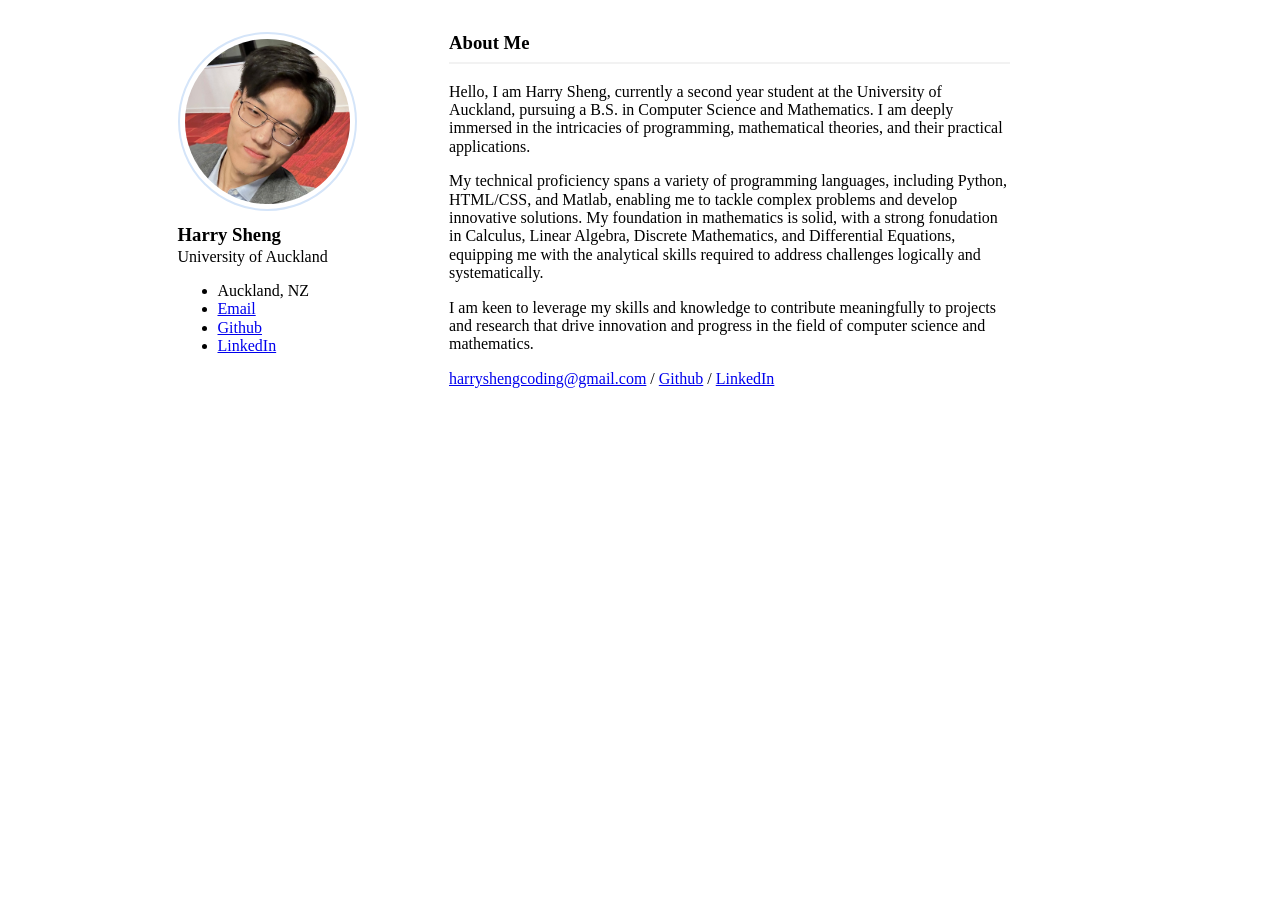
==== index.html @ 3452b837 "updated personal statement" ====
<!DOCTYPE html>
<html lang="en">
  <head>
    <!-- Google tag (gtag.js) -->
    <script
      async
      src="https://www.googletagmanager.com/gtag/js?id=G-SJTM51Y2RE"
    ></script>
    <script>
      window.dataLayer = window.dataLayer || [];
      function gtag() {
        dataLayer.push(arguments);
      }
      gtag("js", new Date());

      gtag("config", "G-SJTM51Y2RE");
    </script>
    <meta charset="UTF-8" />
    <meta name="viewport" content="width=device-width, initial-scale=1.0" />
    <meta name="keywords" content="Harry Sheng, CS, Personal Website" />
    <meta
      name="description"
      content="This website is Harry Sheng's Personal Website"
    />
    <title>Harry Sheng's Home Page</title>
    <link rel="icon" href="Images/Daco_3913513.png" />
    <link rel="stylesheet" href="css/normalize.css" />
    <link rel="stylesheet" href="css/style.css" />
  </head>

  <body>
    <div id="main">
      <div class="side_bar">
        <div class="avatar">
          <img
            src="Images/Profile.jpg"
            alt="An image of Harry Sheng"
            id="profile_picture"
          />
        </div>
        <div class="personal_informations">
          <h3 id="author_name">Harry Sheng</h3>
          <p id="author_university">University of Auckland</p>
          <ul id="author_contact">
            <li>Auckland, NZ</li>
            <li>
              <a href="mailto:harryshengcoding@gmail.com" target="_blank"
                >Email</a
              >
            </li>
            <li>
              <a href="https://github.com/HarryShengCS" target="_blank">
                Github</a
              >
            </li>
            <li>
              <a href="https://www.linkedin.com/in/harry-sheng-35729b2a4/"
                >LinkedIn</a
              >
            </li>
          </ul>
        </div>
      </div>

      <article class="about_me">
        <h3 id="about_title">About Me</h3>
        <p>
          Hello, I am Harry Sheng, currently a second year student at the
          University of Auckland, pursuing a B.S. in Computer Science and
          Mathematics. I am deeply immersed in the intricacies of programming,
          mathematical theories, and their practical applications.
        </p>
        <p>
          My technical proficiency spans a variety of programming languages,
          including Python, HTML/CSS, and Matlab, enabling me to tackle complex
          problems and develop innovative solutions. My foundation in
          mathematics is solid, with a strong fonudation in Calculus, Linear
          Algebra, Discrete Mathematics, and Differential Equations, equipping
          me with the analytical skills required to address challenges logically
          and systematically.
        </p>
        <p>
          I am keen to leverage my skills and knowledge to contribute
          meaningfully to projects and research that drive innovation and
          progress in the field of computer science and mathematics.
        </p>
        <p>
          <a href="mailto:harryshengcoding@gmail.com" target="_blank"
            >harryshengcoding@gmail.com</a
          >
          /
          <a href="https://github.com/HarryShengCS" target="_blank"> Github</a>
          /
          <a href="https://www.linkedin.com/in/harry-sheng-35729b2a4/"
            >LinkedIn</a
          >
        </p>
      </article>
    </div>
  </body>
</html>
---- css/style.css ----
body {
  font-family: Georgia, 'Times New Roman', Times, serif, Arial, sans-serif; 
  font-size: 1rem;
}

#main {
  display: flex; 
  max-width: 925px;
  margin-left: auto;
  margin-right: auto;
  clear: both;
  margin-top: 2em;
  padding-left: 1em;
  padding-right: 1em;
}

.side_bar {
    position: sticky;
    top: 2em;
    height: 2rem; 
    z-index: 1000; 
}

.avatar {
  display: table-cell; 
  justify-content: center; 
  align-items: center; 
  width: 100%; 
  vertical-align: top;
  margin-right: 1rem;
}

#profile_picture {
  max-width: 165px;
  border-radius: 50%;
  object-fit: cover;
  margin-top: 0;
  border: 2px solid rgb(213, 229, 249); 
  padding: 5px;
}

.about_me {
  flex-grow: 1; 
  margin-left: 10%;
  margin-right: 10%;
}

#author_name{
  margin-top: 5%;
  margin-bottom: 0;
}

#author_university{
  margin-top: 1%;
  margin-bottom: 0%;
}

#about_title{
  margin-top: 0;
  border-bottom: 2px solid rgb(242, 242, 242); 
  padding-bottom: 1.5%; 
}

@media (max-width: 941px) {
  #main {
    flex-direction: column;
  }

  .side_bar { 
    display: flex;
    position: relative;
    top: auto;
    height: auto; 
    z-index: auto; 
    order: -1; /* This will ensure that the sidebar goes on top */
    margin-bottom: 1rem;
  }

  #profile_picture {
    max-width: 40px; 
    border-radius: 50%;
    padding: 0;
  }

  .about_me {
    margin-left: 0;
    margin-right: 0;
  }

  .avatar {
    display: table-cell; 
    vertical-align: top;
    width:auto;
  }

  #author_name{
    margin-top: 0.8%;
    margin-bottom: 0;
  }

  #author_contact {
    display: none;
  }
}
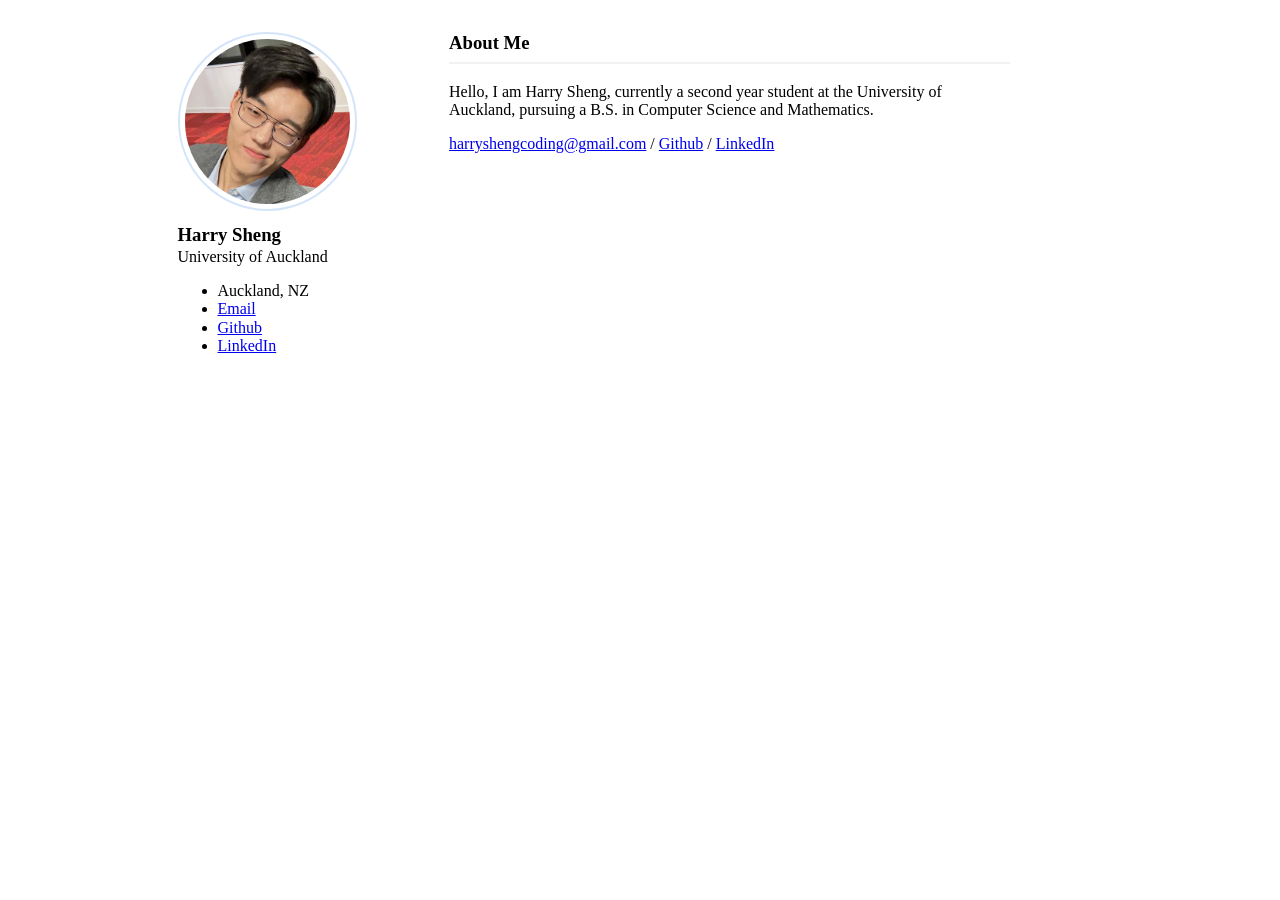
==== commit 3319ac48: "updated ps" ====
--- a/index.html
+++ b/index.html
@@ -67,22 +67,7 @@
         <p>
           Hello, I am Harry Sheng, currently a second year student at the
           University of Auckland, pursuing a B.S. in Computer Science and
-          Mathematics. I am deeply immersed in the intricacies of programming,
-          mathematical theories, and their practical applications.
-        </p>
-        <p>
-          My technical proficiency spans a variety of programming languages,
-          including Python, HTML/CSS, and Matlab, enabling me to tackle complex
-          problems and develop innovative solutions. My foundation in
-          mathematics is solid, with a strong fonudation in Calculus, Linear
-          Algebra, Discrete Mathematics, and Differential Equations, equipping
-          me with the analytical skills required to address challenges logically
-          and systematically.
-        </p>
-        <p>
-          I am keen to leverage my skills and knowledge to contribute
-          meaningfully to projects and research that drive innovation and
-          progress in the field of computer science and mathematics.
+          Mathematics.
         </p>
         <p>
           <a href="mailto:harryshengcoding@gmail.com" target="_blank"
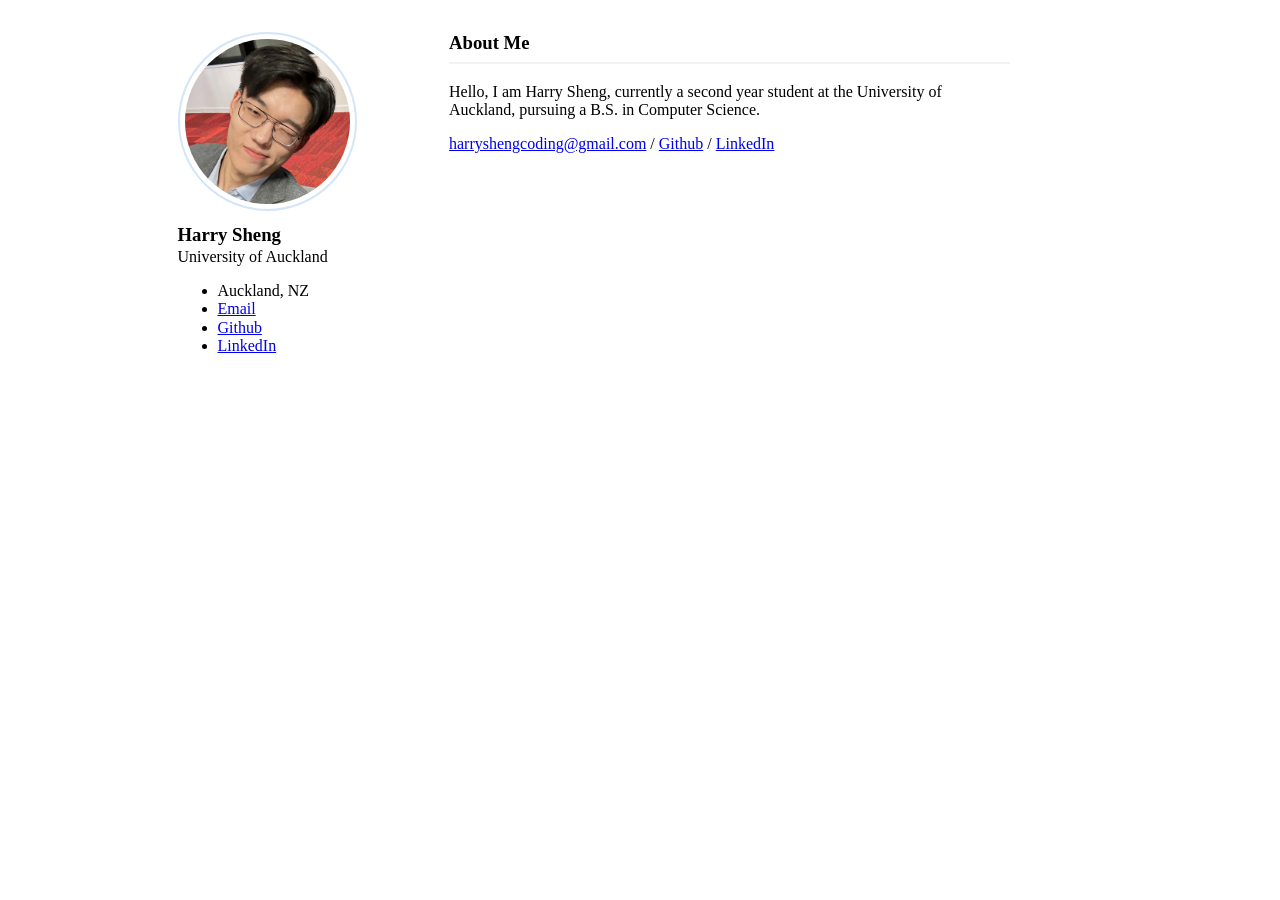
==== commit 303aec15: "updated ps" ====
--- a/index.html
+++ b/index.html
@@ -66,8 +66,7 @@
         <h3 id="about_title">About Me</h3>
         <p>
           Hello, I am Harry Sheng, currently a second year student at the
-          University of Auckland, pursuing a B.S. in Computer Science and
-          Mathematics.
+          University of Auckland, pursuing a B.S. in Computer Science.
         </p>
         <p>
           <a href="mailto:harryshengcoding@gmail.com" target="_blank"
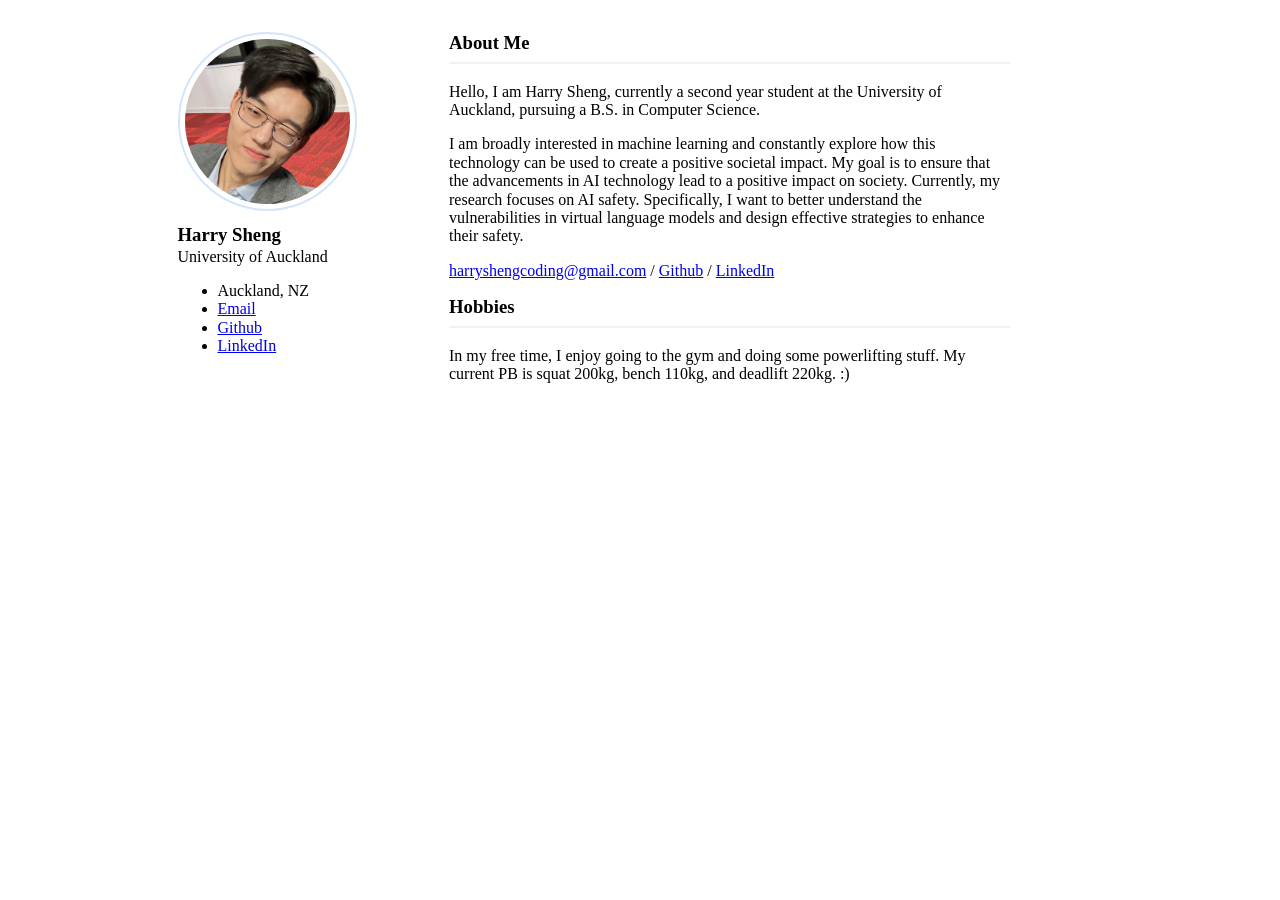
==== commit 939e4b6e: "Update index.html" ====
--- a/index.html
+++ b/index.html
@@ -49,7 +49,7 @@
               >
             </li>
             <li>
-              <a href="https://github.com/HarryShengCS" target="_blank">
+              <a href="https://github.com/Harry-Sheng" target="_blank">
                 Github</a
               >
             </li>
@@ -69,16 +69,26 @@
           University of Auckland, pursuing a B.S. in Computer Science.
         </p>
         <p>
+          I am broadly interested in machine learning and constantly explore how this technology can be used to create a positive societal impact. 
+          My goal is to ensure that the advancements in AI technology lead to a positive impact on society. Currently, my research focuses 
+          on AI safety. Specifically, I want to better understand the vulnerabilities in virtual language models and design effective 
+          strategies to enhance their safety.
+        </p>
+        <p>
           <a href="mailto:harryshengcoding@gmail.com" target="_blank"
             >harryshengcoding@gmail.com</a
           >
           /
-          <a href="https://github.com/HarryShengCS" target="_blank"> Github</a>
+          <a href="https://github.com/Harry-Sheng" target="_blank"> Github</a>
           /
           <a href="https://www.linkedin.com/in/harry-sheng-35729b2a4/"
             >LinkedIn</a
           >
         </p>
+        <h3 id="about_title">Hobbies</h3>
+        <p>
+          In my free time, I enjoy going to the gym and doing some powerlifting stuff. My current PB is squat 200kg, bench 110kg, and deadlift 220kg. :)
+        </p>
       </article>
     </div>
   </body>
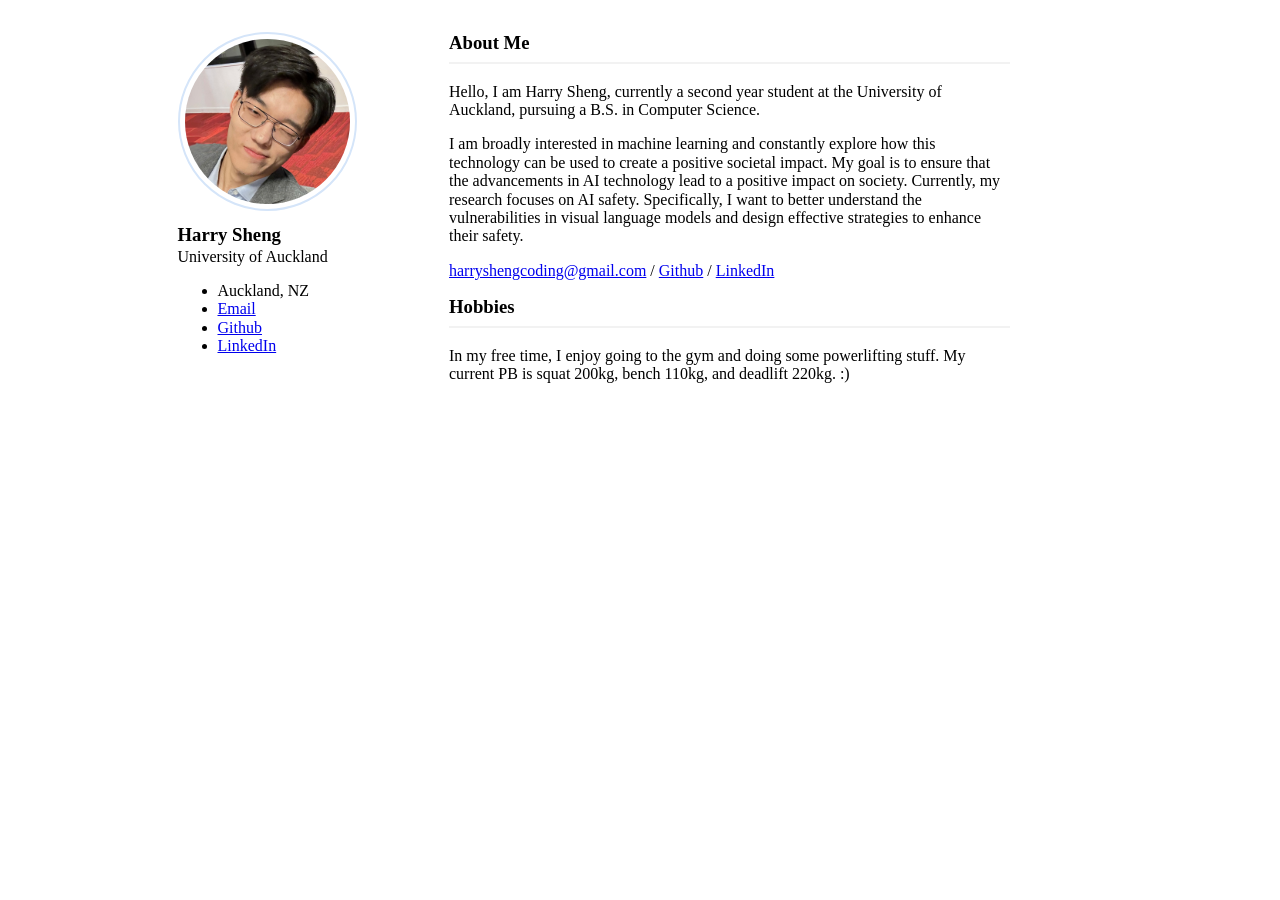
==== commit 18096258: "Update index.html" ====
--- a/index.html
+++ b/index.html
@@ -71,7 +71,7 @@
         <p>
           I am broadly interested in machine learning and constantly explore how this technology can be used to create a positive societal impact. 
           My goal is to ensure that the advancements in AI technology lead to a positive impact on society. Currently, my research focuses 
-          on AI safety. Specifically, I want to better understand the vulnerabilities in virtual language models and design effective 
+          on AI safety. Specifically, I want to better understand the vulnerabilities in visual language models and design effective 
           strategies to enhance their safety.
         </p>
         <p>
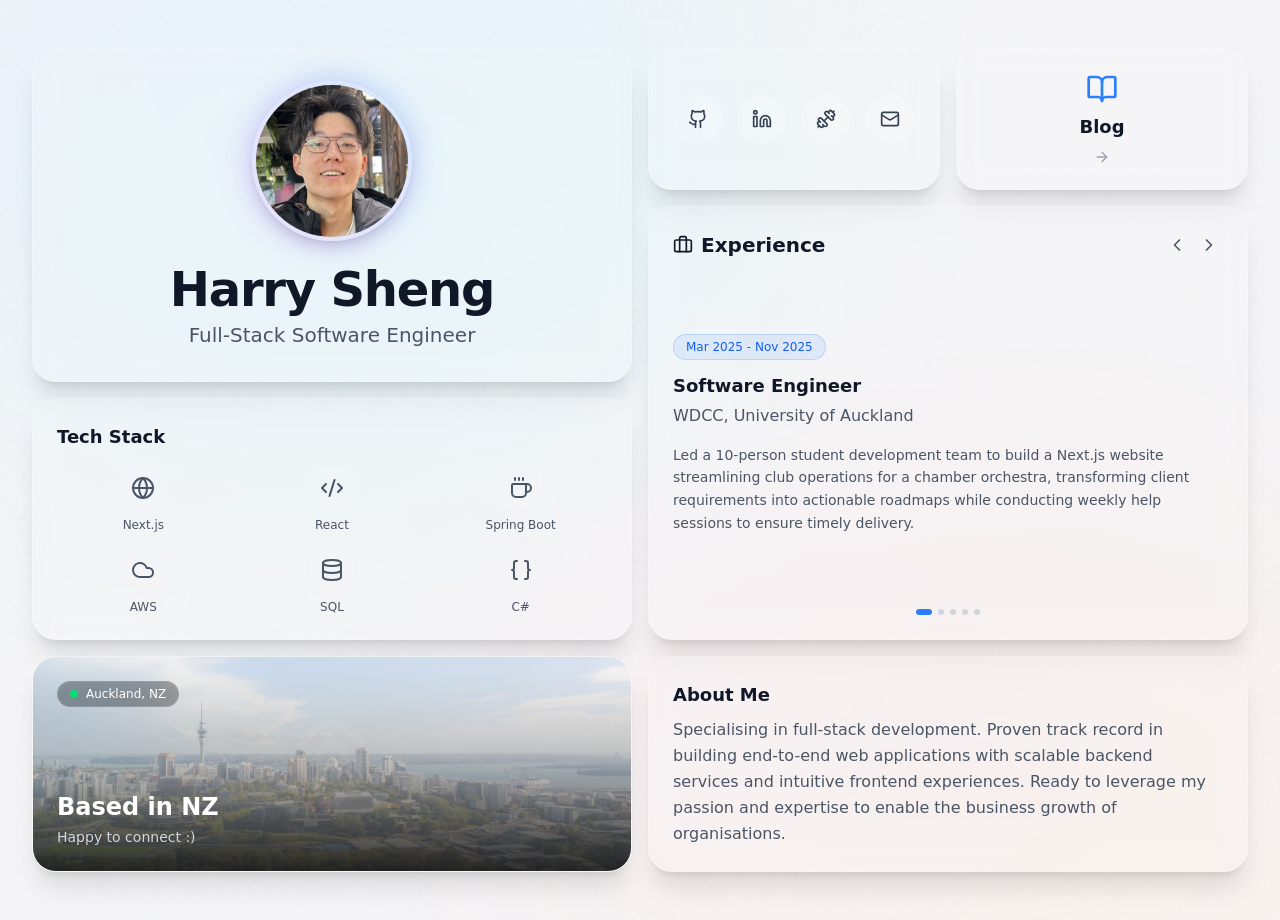
==== commit e320b028: "deploy: Harry-Sheng/portfolio@3586f9429e8e2aee056072ecde387128d2cd98af" ====
--- a/index.html
+++ b/index.html
@@ -1,95 +1 @@
-<!DOCTYPE html>
-<html lang="en">
-  <head>
-    <!-- Google tag (gtag.js) -->
-    <script
-      async
-      src="https://www.googletagmanager.com/gtag/js?id=G-SJTM51Y2RE"
-    ></script>
-    <script>
-      window.dataLayer = window.dataLayer || [];
-      function gtag() {
-        dataLayer.push(arguments);
-      }
-      gtag("js", new Date());
-
-      gtag("config", "G-SJTM51Y2RE");
-    </script>
-    <meta charset="UTF-8" />
-    <meta name="viewport" content="width=device-width, initial-scale=1.0" />
-    <meta name="keywords" content="Harry Sheng, CS, Personal Website" />
-    <meta
-      name="description"
-      content="This website is Harry Sheng's Personal Website"
-    />
-    <title>Harry Sheng's Home Page</title>
-    <link rel="icon" href="Images/Daco_3913513.png" />
-    <link rel="stylesheet" href="css/normalize.css" />
-    <link rel="stylesheet" href="css/style.css" />
-  </head>
-
-  <body>
-    <div id="main">
-      <div class="side_bar">
-        <div class="avatar">
-          <img
-            src="Images/Profile.jpg"
-            alt="An image of Harry Sheng"
-            id="profile_picture"
-          />
-        </div>
-        <div class="personal_informations">
-          <h3 id="author_name">Harry Sheng</h3>
-          <p id="author_university">University of Auckland</p>
-          <ul id="author_contact">
-            <li>Auckland, NZ</li>
-            <li>
-              <a href="mailto:harryshengcoding@gmail.com" target="_blank"
-                >Email</a
-              >
-            </li>
-            <li>
-              <a href="https://github.com/Harry-Sheng" target="_blank">
-                Github</a
-              >
-            </li>
-            <li>
-              <a href="https://www.linkedin.com/in/harry-sheng-35729b2a4/"
-                >LinkedIn</a
-              >
-            </li>
-          </ul>
-        </div>
-      </div>
-
-      <article class="about_me">
-        <h3 id="about_title">About Me</h3>
-        <p>
-          Hello, I am Harry Sheng, currently a second year student at the
-          University of Auckland, pursuing a B.S. in Computer Science.
-        </p>
-        <p>
-          I am broadly interested in machine learning and constantly explore how this technology can be used to create a positive societal impact. 
-          My goal is to ensure that the advancements in AI technology lead to a positive impact on society. Currently, my research focuses 
-          on AI safety. Specifically, I want to better understand the vulnerabilities in visual language models and design effective 
-          strategies to enhance their safety.
-        </p>
-        <p>
-          <a href="mailto:harryshengcoding@gmail.com" target="_blank"
-            >harryshengcoding@gmail.com</a
-          >
-          /
-          <a href="https://github.com/Harry-Sheng" target="_blank"> Github</a>
-          /
-          <a href="https://www.linkedin.com/in/harry-sheng-35729b2a4/"
-            >LinkedIn</a
-          >
-        </p>
-        <h3 id="about_title">Hobbies</h3>
-        <p>
-          In my free time, I enjoy going to the gym and doing some powerlifting stuff. My current PB is squat 200kg, bench 110kg, and deadlift 220kg. :)
-        </p>
-      </article>
-    </div>
-  </body>
-</html>
+<!DOCTYPE html><!--jf64qm0CxP3_lqTqV2YDT--><html lang="en"><head><meta charSet="utf-8"/><meta name="viewport" content="width=device-width, initial-scale=1"/><link rel="preload" href="/_next/static/media/797e433ab948586e-s.p.dbea232f.woff2" as="font" crossorigin="" type="font/woff2"/><link rel="preload" href="/_next/static/media/caa3a2e1cccd8315-s.p.853070df.woff2" as="font" crossorigin="" type="font/woff2"/><link rel="stylesheet" href="/_next/static/chunks/19ee6b8e271ebd3a.css" data-precedence="next"/><link rel="preload" as="script" fetchPriority="low" href="/_next/static/chunks/945fab894dcb74b9.js"/><script src="/_next/static/chunks/639f220b70985d6f.js" async=""></script><script src="/_next/static/chunks/d160fcf6d6d155e0.js" async=""></script><script src="/_next/static/chunks/a4eeb46e07741350.js" async=""></script><script src="/_next/static/chunks/turbopack-965ae06c93e2b3fa.js" async=""></script><script src="/_next/static/chunks/ff1a16fafef87110.js" async=""></script><script src="/_next/static/chunks/247eb132b7f7b574.js" async=""></script><script src="/_next/static/chunks/6517764e5d0462fc.js" async=""></script><script src="/_next/static/chunks/59a592f34e8de900.js" async=""></script><meta name="next-size-adjust" content=""/><title>Harry - Portfolio</title><meta name="description" content="Personal website and blog"/><link rel="icon" href="/favicon.png"/><script src="/_next/static/chunks/a6dad97d9634a72d.js" noModule=""></script></head><body class="geist_a71539c9-module__T19VSG__variable geist_mono_8d43a2aa-module__8Li5zG__variable antialiased"><div hidden=""><!--$--><!--/$--></div><div class="relative min-h-screen w-full overflow-hidden bg-[#f5f5f7] dark:bg-[#000000] transition-colors duration-300"><div class="absolute inset-0 z-0 pointer-events-none"><div class="absolute top-[-20%] left-[-10%] w-[70%] h-[70%] rounded-full bg-gradient-to-br from-blue-100/40 to-cyan-100/40 blur-[120px] dark:from-blue-900/20 dark:to-cyan-900/20"></div><div class="absolute bottom-[-20%] right-[-10%] w-[70%] h-[70%] rounded-full bg-gradient-to-tl from-orange-100/40 to-pink-100/40 blur-[120px] dark:from-orange-900/20 dark:to-pink-900/20"></div><div class="absolute inset-0 bg-[url(&#x27;/noise.svg&#x27;)] opacity-[0.03] mix-blend-overlay"></div></div><div class="relative z-10 container mx-auto px-4 py-8"><main class="min-h-[calc(100vh-4rem)] flex items-center justify-center p-4"><div class="grid grid-cols-1 md:grid-cols-3 lg:grid-cols-4 gap-4 max-w-7xl mx-auto"><div class="md:col-span-2 md:row-span-2"><div class="relative overflow-hidden rounded-3xl border border-white/20 bg-white/10 shadow-xl backdrop-blur-md transition-colors dark:border-white/10 dark:bg-black/10 dark:hover:bg-black/20 h-full flex flex-col justify-center items-center text-center p-8" style="opacity:0;transform:translateY(20px)"><div class="relative w-40 h-40 mb-6"><div class="absolute inset-0 rounded-full bg-gradient-to-tr from-purple-400 to-blue-400 animate-pulse blur-lg opacity-50"></div><img alt="Profile" loading="lazy" width="160" height="160" decoding="async" data-nimg="1" class="relative rounded-full border-4 border-white/30 object-cover shadow-lg" style="color:transparent" src="/harry.jpeg"/></div><h1 class="text-4xl font-bold tracking-tight text-gray-900 dark:text-white sm:text-5xl">Harry Sheng</h1><h2 class="mt-2 text-xl font-medium text-gray-600 dark:text-gray-300">Full-Stack Software Engineer</h2></div></div><div class=""><div class="relative overflow-hidden rounded-3xl border border-white/20 bg-white/10 p-6 shadow-xl backdrop-blur-md transition-colors dark:border-white/10 dark:bg-black/10 dark:hover:bg-black/20 h-full flex items-center justify-center gap-4 flex-wrap" style="opacity:0;transform:translateY(20px)"><a href="https://github.com/Harry-Sheng" target="_blank" rel="noopener noreferrer" class="flex items-center justify-center w-12 h-12 rounded-full bg-white/10 hover:bg-white/30 text-gray-700 dark:text-gray-200 transition-all hover:scale-110 backdrop-blur-sm border border-white/20" aria-label="GitHub"><svg xmlns="http://www.w3.org/2000/svg" width="24" height="24" viewBox="0 0 24 24" fill="none" stroke="currentColor" stroke-width="2" stroke-linecap="round" stroke-linejoin="round" class="lucide lucide-github w-5 h-5" aria-hidden="true"><path d="M15 22v-4a4.8 4.8 0 0 0-1-3.5c3 0 6-2 6-5.5.08-1.25-.27-2.48-1-3.5.28-1.15.28-2.35 0-3.5 0 0-1 0-3 1.5-2.64-.5-5.36-.5-8 0C6 2 5 2 5 2c-.3 1.15-.3 2.35 0 3.5A5.403 5.403 0 0 0 4 9c0 3.5 3 5.5 6 5.5-.39.49-.68 1.05-.85 1.65-.17.6-.22 1.23-.15 1.85v4"></path><path d="M9 18c-4.51 2-5-2-7-2"></path></svg></a><a href="https://www.linkedin.com/in/harry-sheng-35729b2a4/?skipRedirect=true" target="_blank" rel="noopener noreferrer" class="flex items-center justify-center w-12 h-12 rounded-full bg-white/10 hover:bg-white/30 text-gray-700 dark:text-gray-200 transition-all hover:scale-110 backdrop-blur-sm border border-white/20" aria-label="LinkedIn"><svg xmlns="http://www.w3.org/2000/svg" width="24" height="24" viewBox="0 0 24 24" fill="none" stroke="currentColor" stroke-width="2" stroke-linecap="round" stroke-linejoin="round" class="lucide lucide-linkedin w-5 h-5" aria-hidden="true"><path d="M16 8a6 6 0 0 1 6 6v7h-4v-7a2 2 0 0 0-2-2 2 2 0 0 0-2 2v7h-4v-7a6 6 0 0 1 6-6z"></path><rect width="4" height="12" x="2" y="9"></rect><circle cx="4" cy="4" r="2"></circle></svg></a><a href="https://liftlog-web-client-222314261215.australia-southeast1.run.app/" target="_blank" rel="noopener noreferrer" class="flex items-center justify-center w-12 h-12 rounded-full bg-white/10 hover:bg-white/30 text-gray-700 dark:text-gray-200 transition-all hover:scale-110 backdrop-blur-sm border border-white/20" aria-label="dumbbell"><svg xmlns="http://www.w3.org/2000/svg" width="24" height="24" viewBox="0 0 24 24" fill="none" stroke="currentColor" stroke-width="2" stroke-linecap="round" stroke-linejoin="round" class="lucide lucide-dumbbell w-5 h-5" aria-hidden="true"><path d="M17.596 12.768a2 2 0 1 0 2.829-2.829l-1.768-1.767a2 2 0 0 0 2.828-2.829l-2.828-2.828a2 2 0 0 0-2.829 2.828l-1.767-1.768a2 2 0 1 0-2.829 2.829z"></path><path d="m2.5 21.5 1.4-1.4"></path><path d="m20.1 3.9 1.4-1.4"></path><path d="M5.343 21.485a2 2 0 1 0 2.829-2.828l1.767 1.768a2 2 0 1 0 2.829-2.829l-6.364-6.364a2 2 0 1 0-2.829 2.829l1.768 1.767a2 2 0 0 0-2.828 2.829z"></path><path d="m9.6 14.4 4.8-4.8"></path></svg></a><a href="mailto:harryshengcoding@gmail.com" target="_blank" rel="noopener noreferrer" class="flex items-center justify-center w-12 h-12 rounded-full bg-white/10 hover:bg-white/30 text-gray-700 dark:text-gray-200 transition-all hover:scale-110 backdrop-blur-sm border border-white/20" aria-label="Email"><svg xmlns="http://www.w3.org/2000/svg" width="24" height="24" viewBox="0 0 24 24" fill="none" stroke="currentColor" stroke-width="2" stroke-linecap="round" stroke-linejoin="round" class="lucide lucide-mail w-5 h-5" aria-hidden="true"><path d="m22 7-8.991 5.727a2 2 0 0 1-2.009 0L2 7"></path><rect x="2" y="4" width="20" height="16" rx="2"></rect></svg></a></div></div><div class=""><a class="block h-full" href="/blog"><div class="relative overflow-hidden rounded-3xl border border-white/20 bg-white/10 p-6 shadow-xl backdrop-blur-md dark:border-white/10 dark:bg-black/10 dark:hover:bg-black/20 h-full flex flex-col items-center justify-center text-center group hover:bg-blue-500/20 transition-colors" style="opacity:0;transform:translateY(20px)"><svg xmlns="http://www.w3.org/2000/svg" width="24" height="24" viewBox="0 0 24 24" fill="none" stroke="currentColor" stroke-width="2" stroke-linecap="round" stroke-linejoin="round" class="lucide lucide-book-open w-8 h-8 mb-2 text-blue-500 group-hover:scale-110 transition-transform" aria-hidden="true"><path d="M12 7v14"></path><path d="M3 18a1 1 0 0 1-1-1V4a1 1 0 0 1 1-1h5a4 4 0 0 1 4 4 4 4 0 0 1 4-4h5a1 1 0 0 1 1 1v13a1 1 0 0 1-1 1h-6a3 3 0 0 0-3 3 3 3 0 0 0-3-3z"></path></svg><h2 class="text-lg font-bold text-gray-900 dark:text-white">Blog</h2><svg xmlns="http://www.w3.org/2000/svg" width="24" height="24" viewBox="0 0 24 24" fill="none" stroke="currentColor" stroke-width="2" stroke-linecap="round" stroke-linejoin="round" class="lucide lucide-arrow-right w-4 h-4 mt-2 text-gray-400 group-hover:translate-x-1 transition-transform" aria-hidden="true"><path d="M5 12h14"></path><path d="m12 5 7 7-7 7"></path></svg></div></a></div><div class="md:col-span-2 md:row-span-2"><div class="overflow-hidden rounded-3xl border border-white/20 bg-white/10 p-6 shadow-xl backdrop-blur-md transition-colors dark:border-white/10 dark:bg-black/10 dark:hover:bg-black/20 h-full flex flex-col relative group" style="opacity:0;transform:translateY(20px)"><div class="flex items-center justify-between mb-4"><h2 class="text-xl font-bold text-gray-900 dark:text-white flex items-center gap-2"><svg xmlns="http://www.w3.org/2000/svg" width="24" height="24" viewBox="0 0 24 24" fill="none" stroke="currentColor" stroke-width="2" stroke-linecap="round" stroke-linejoin="round" class="lucide lucide-briefcase w-5 h-5" aria-hidden="true"><path d="M16 20V4a2 2 0 0 0-2-2h-4a2 2 0 0 0-2 2v16"></path><rect width="20" height="14" x="2" y="6" rx="2"></rect></svg>Experience</h2><div class="flex gap-1"><button class="p-1 rounded-full hover:bg-white/10 text-gray-600 dark:text-gray-300 transition-colors" aria-label="Previous experience" tabindex="0"><svg xmlns="http://www.w3.org/2000/svg" width="24" height="24" viewBox="0 0 24 24" fill="none" stroke="currentColor" stroke-width="2" stroke-linecap="round" stroke-linejoin="round" class="lucide lucide-chevron-left w-5 h-5" aria-hidden="true"><path d="m15 18-6-6 6-6"></path></svg></button><button class="p-1 rounded-full hover:bg-white/10 text-gray-600 dark:text-gray-300 transition-colors" aria-label="Next experience" tabindex="0"><svg xmlns="http://www.w3.org/2000/svg" width="24" height="24" viewBox="0 0 24 24" fill="none" stroke="currentColor" stroke-width="2" stroke-linecap="round" stroke-linejoin="round" class="lucide lucide-chevron-right w-5 h-5" aria-hidden="true"><path d="m9 18 6-6-6-6"></path></svg></button></div></div><div class="flex-1 relative overflow-hidden"><div class="h-full flex flex-col justify-center select-none" style="z-index:1;opacity:1;transform:none"><div class="inline-flex self-start px-3 py-1 rounded-full bg-blue-500/10 text-blue-600 dark:text-blue-400 text-xs font-medium mb-3 border border-blue-500/20">Mar 2025 - Nov 2025</div><h3 class="text-lg font-bold text-gray-900 dark:text-white mb-1">Software Engineer</h3><div class="text-base font-medium text-gray-600 dark:text-gray-300 mb-4">WDCC, University of Auckland</div><p class="text-sm text-gray-600 dark:text-gray-400 leading-relaxed">Led a 10-person student development team to build a Next.js website streamlining club operations for a chamber orchestra, transforming client requirements into actionable roadmaps while conducting weekly help sessions to ensure timely delivery.</p></div></div><div class="mt-4 flex justify-center gap-1.5"><button class="w-1.5 h-1.5 rounded-full transition-all duration-300 bg-blue-500 w-4" aria-label="Go to experience 1"></button><button class="w-1.5 h-1.5 rounded-full transition-all duration-300 bg-gray-300 dark:bg-gray-600 hover:bg-blue-400" aria-label="Go to experience 2"></button><button class="w-1.5 h-1.5 rounded-full transition-all duration-300 bg-gray-300 dark:bg-gray-600 hover:bg-blue-400" aria-label="Go to experience 3"></button><button class="w-1.5 h-1.5 rounded-full transition-all duration-300 bg-gray-300 dark:bg-gray-600 hover:bg-blue-400" aria-label="Go to experience 4"></button><button class="w-1.5 h-1.5 rounded-full transition-all duration-300 bg-gray-300 dark:bg-gray-600 hover:bg-blue-400" aria-label="Go to experience 5"></button></div></div></div><div class="md:col-span-2"><div class="relative overflow-hidden rounded-3xl border border-white/20 bg-white/10 p-6 shadow-xl backdrop-blur-md transition-colors dark:border-white/10 dark:bg-black/10 dark:hover:bg-black/20 h-full flex flex-col justify-center" style="opacity:0;transform:translateY(20px)"><h3 class="text-lg font-semibold text-gray-900 dark:text-white mb-4">Tech Stack</h3><div class="grid grid-cols-3 gap-4"><div class="flex flex-col items-center gap-2 text-gray-600 dark:text-gray-400 hover:text-blue-500 transition-colors"><div class="p-2 rounded-lg bg-white/5 border border-white/10"><svg xmlns="http://www.w3.org/2000/svg" width="24" height="24" viewBox="0 0 24 24" fill="none" stroke="currentColor" stroke-width="2" stroke-linecap="round" stroke-linejoin="round" class="lucide lucide-globe w-6 h-6" aria-hidden="true"><circle cx="12" cy="12" r="10"></circle><path d="M12 2a14.5 14.5 0 0 0 0 20 14.5 14.5 0 0 0 0-20"></path><path d="M2 12h20"></path></svg></div><span class="text-xs font-medium">Next.js</span></div><div class="flex flex-col items-center gap-2 text-gray-600 dark:text-gray-400 hover:text-blue-500 transition-colors"><div class="p-2 rounded-lg bg-white/5 border border-white/10"><svg xmlns="http://www.w3.org/2000/svg" width="24" height="24" viewBox="0 0 24 24" fill="none" stroke="currentColor" stroke-width="2" stroke-linecap="round" stroke-linejoin="round" class="lucide lucide-code-xml w-6 h-6" aria-hidden="true"><path d="m18 16 4-4-4-4"></path><path d="m6 8-4 4 4 4"></path><path d="m14.5 4-5 16"></path></svg></div><span class="text-xs font-medium">React</span></div><div class="flex flex-col items-center gap-2 text-gray-600 dark:text-gray-400 hover:text-blue-500 transition-colors"><div class="p-2 rounded-lg bg-white/5 border border-white/10"><svg xmlns="http://www.w3.org/2000/svg" width="24" height="24" viewBox="0 0 24 24" fill="none" stroke="currentColor" stroke-width="2" stroke-linecap="round" stroke-linejoin="round" class="lucide lucide-coffee w-6 h-6" aria-hidden="true"><path d="M10 2v2"></path><path d="M14 2v2"></path><path d="M16 8a1 1 0 0 1 1 1v8a4 4 0 0 1-4 4H7a4 4 0 0 1-4-4V9a1 1 0 0 1 1-1h14a4 4 0 1 1 0 8h-1"></path><path d="M6 2v2"></path></svg></div><span class="text-xs font-medium">Spring Boot</span></div><div class="flex flex-col items-center gap-2 text-gray-600 dark:text-gray-400 hover:text-blue-500 transition-colors"><div class="p-2 rounded-lg bg-white/5 border border-white/10"><svg xmlns="http://www.w3.org/2000/svg" width="24" height="24" viewBox="0 0 24 24" fill="none" stroke="currentColor" stroke-width="2" stroke-linecap="round" stroke-linejoin="round" class="lucide lucide-cloud w-6 h-6" aria-hidden="true"><path d="M17.5 19H9a7 7 0 1 1 6.71-9h1.79a4.5 4.5 0 1 1 0 9Z"></path></svg></div><span class="text-xs font-medium">AWS</span></div><div class="flex flex-col items-center gap-2 text-gray-600 dark:text-gray-400 hover:text-blue-500 transition-colors"><div class="p-2 rounded-lg bg-white/5 border border-white/10"><svg xmlns="http://www.w3.org/2000/svg" width="24" height="24" viewBox="0 0 24 24" fill="none" stroke="currentColor" stroke-width="2" stroke-linecap="round" stroke-linejoin="round" class="lucide lucide-database w-6 h-6" aria-hidden="true"><ellipse cx="12" cy="5" rx="9" ry="3"></ellipse><path d="M3 5V19A9 3 0 0 0 21 19V5"></path><path d="M3 12A9 3 0 0 0 21 12"></path></svg></div><span class="text-xs font-medium">SQL</span></div><div class="flex flex-col items-center gap-2 text-gray-600 dark:text-gray-400 hover:text-blue-500 transition-colors"><div class="p-2 rounded-lg bg-white/5 border border-white/10"><svg xmlns="http://www.w3.org/2000/svg" width="24" height="24" viewBox="0 0 24 24" fill="none" stroke="currentColor" stroke-width="2" stroke-linecap="round" stroke-linejoin="round" class="lucide lucide-braces w-6 h-6" aria-hidden="true"><path d="M8 3H7a2 2 0 0 0-2 2v5a2 2 0 0 1-2 2 2 2 0 0 1 2 2v5c0 1.1.9 2 2 2h1"></path><path d="M16 21h1a2 2 0 0 0 2-2v-5c0-1.1.9-2 2-2a2 2 0 0 1-2-2V5a2 2 0 0 0-2-2h-1"></path></svg></div><span class="text-xs font-medium">C#</span></div></div></div></div><div class="md:col-span-2"><div class="rounded-3xl border border-white/20 bg-white/10 p-6 shadow-xl backdrop-blur-md transition-colors dark:border-white/10 dark:bg-black/10 dark:hover:bg-black/20 h-full flex flex-col justify-between relative overflow-hidden group" style="opacity:0;transform:translateY(20px)"><div class="absolute inset-0 bg-[url(&#x27;/auckland.jpg&#x27;)] bg-cover bg-center opacity-40 group-hover:opacity-50 transition-opacity duration-500"></div><div class="absolute inset-0 bg-gradient-to-t from-black/80 via-black/20 to-transparent"></div><div class="relative z-10 flex justify-between items-start"><div class="inline-flex items-center gap-2 px-3 py-1 rounded-full bg-black/30 backdrop-blur-md border border-white/10 text-xs font-medium text-white"><div class="w-2 h-2 rounded-full bg-green-400 animate-pulse"></div>Auckland, NZ</div></div><div class="relative z-10"><h3 class="text-2xl font-bold text-white mb-1">Based in NZ</h3><p class="text-sm text-gray-300">Happy to connect :)</p></div><svg xmlns="http://www.w3.org/2000/svg" width="24" height="24" viewBox="0 0 24 24" fill="none" stroke="currentColor" stroke-width="2" stroke-linecap="round" stroke-linejoin="round" class="lucide lucide-map-pin absolute top-1/2 left-1/2 -translate-x-1/2 -translate-y-1/2 w-24 h-24 text-white/5 group-hover:scale-110 transition-transform duration-500" aria-hidden="true"><path d="M20 10c0 4.993-5.539 10.193-7.399 11.799a1 1 0 0 1-1.202 0C9.539 20.193 4 14.993 4 10a8 8 0 0 1 16 0"></path><circle cx="12" cy="10" r="3"></circle></svg></div></div><div class="md:col-span-2"><div class="relative overflow-hidden rounded-3xl border border-white/20 bg-white/10 p-6 shadow-xl backdrop-blur-md transition-colors dark:border-white/10 dark:bg-black/10 dark:hover:bg-black/20 h-full flex flex-col justify-center" style="opacity:0;transform:translateY(20px)"><h3 class="text-lg font-semibold text-gray-900 dark:text-white mb-2">About Me</h3><p class="text-gray-600 dark:text-gray-300 leading-relaxed">Specialising in full-stack development. Proven track record in building end-to-end web applications with scalable backend services and intuitive frontend experiences. Ready to leverage my passion and expertise to enable the business growth of organisations.</p></div></div></div></main><!--$--><!--/$--></div></div><script src="/_next/static/chunks/945fab894dcb74b9.js" id="_R_" async=""></script><script>(self.__next_f=self.__next_f||[]).push([0])</script><script>self.__next_f.push([1,"1:\"$Sreact.fragment\"\n2:I[39756,[\"/_next/static/chunks/ff1a16fafef87110.js\",\"/_next/static/chunks/247eb132b7f7b574.js\"],\"default\"]\n3:I[37457,[\"/_next/static/chunks/ff1a16fafef87110.js\",\"/_next/static/chunks/247eb132b7f7b574.js\"],\"default\"]\n4:I[32049,[\"/_next/static/chunks/ff1a16fafef87110.js\",\"/_next/static/chunks/6517764e5d0462fc.js\",\"/_next/static/chunks/59a592f34e8de900.js\"],\"MotionDiv\"]\n5:I[85437,[\"/_next/static/chunks/ff1a16fafef87110.js\",\"/_next/static/chunks/6517764e5d0462fc.js\",\"/_next/static/chunks/59a592f34e8de900.js\"],\"Image\"]\n14:I[68027,[\"/_next/static/chunks/ff1a16fafef87110.js\",\"/_next/static/chunks/247eb132b7f7b574.js\"],\"default\"]\n:HL[\"/_next/static/chunks/19ee6b8e271ebd3a.css\",\"style\"]\n:HL[\"/_next/static/media/797e433ab948586e-s.p.dbea232f.woff2\",\"font\",{\"crossOrigin\":\"\",\"type\":\"font/woff2\"}]\n:HL[\"/_next/static/media/caa3a2e1cccd8315-s.p.853070df.woff2\",\"font\",{\"crossOrigin\":\"\",\"type\":\"font/woff2\"}]\n"])</script><script>self.__next_f.push([1,"0:{\"P\":null,\"b\":\"jf64qm0CxP3_lqTqV2YDT\",\"c\":[\"\",\"\"],\"q\":\"\",\"i\":false,\"f\":[[[\"\",{\"children\":[\"__PAGE__\",{}]},\"$undefined\",\"$undefined\",true],[[\"$\",\"$1\",\"c\",{\"children\":[[[\"$\",\"link\",\"0\",{\"rel\":\"stylesheet\",\"href\":\"/_next/static/chunks/19ee6b8e271ebd3a.css\",\"precedence\":\"next\",\"crossOrigin\":\"$undefined\",\"nonce\":\"$undefined\"}]],[\"$\",\"html\",null,{\"lang\":\"en\",\"children\":[\"$\",\"body\",null,{\"className\":\"geist_a71539c9-module__T19VSG__variable geist_mono_8d43a2aa-module__8Li5zG__variable antialiased\",\"children\":[\"$\",\"div\",null,{\"className\":\"relative min-h-screen w-full overflow-hidden bg-[#f5f5f7] dark:bg-[#000000] transition-colors duration-300\",\"children\":[[\"$\",\"div\",null,{\"className\":\"absolute inset-0 z-0 pointer-events-none\",\"children\":[[\"$\",\"div\",null,{\"className\":\"absolute top-[-20%] left-[-10%] w-[70%] h-[70%] rounded-full bg-gradient-to-br from-blue-100/40 to-cyan-100/40 blur-[120px] dark:from-blue-900/20 dark:to-cyan-900/20\"}],[\"$\",\"div\",null,{\"className\":\"absolute bottom-[-20%] right-[-10%] w-[70%] h-[70%] rounded-full bg-gradient-to-tl from-orange-100/40 to-pink-100/40 blur-[120px] dark:from-orange-900/20 dark:to-pink-900/20\"}],[\"$\",\"div\",null,{\"className\":\"absolute inset-0 bg-[url('/noise.svg')] opacity-[0.03] mix-blend-overlay\"}]]}],[\"$\",\"div\",null,{\"className\":\"relative z-10 container mx-auto px-4 py-8\",\"children\":[\"$\",\"$L2\",null,{\"parallelRouterKey\":\"children\",\"error\":\"$undefined\",\"errorStyles\":\"$undefined\",\"errorScripts\":\"$undefined\",\"template\":[\"$\",\"$L3\",null,{}],\"templateStyles\":\"$undefined\",\"templateScripts\":\"$undefined\",\"notFound\":[[[\"$\",\"title\",null,{\"children\":\"404: This page could not be found.\"}],[\"$\",\"div\",null,{\"style\":{\"fontFamily\":\"system-ui,\\\"Segoe UI\\\",Roboto,Helvetica,Arial,sans-serif,\\\"Apple Color Emoji\\\",\\\"Segoe UI Emoji\\\"\",\"height\":\"100vh\",\"textAlign\":\"center\",\"display\":\"flex\",\"flexDirection\":\"column\",\"alignItems\":\"center\",\"justifyContent\":\"center\"},\"children\":[\"$\",\"div\",null,{\"children\":[[\"$\",\"style\",null,{\"dangerouslySetInnerHTML\":{\"__html\":\"body{color:#000;background:#fff;margin:0}.next-error-h1{border-right:1px solid rgba(0,0,0,.3)}@media (prefers-color-scheme:dark){body{color:#fff;background:#000}.next-error-h1{border-right:1px solid rgba(255,255,255,.3)}}\"}}],[\"$\",\"h1\",null,{\"className\":\"next-error-h1\",\"style\":{\"display\":\"inline-block\",\"margin\":\"0 20px 0 0\",\"padding\":\"0 23px 0 0\",\"fontSize\":24,\"fontWeight\":500,\"verticalAlign\":\"top\",\"lineHeight\":\"49px\"},\"children\":404}],[\"$\",\"div\",null,{\"style\":{\"display\":\"inline-block\"},\"children\":[\"$\",\"h2\",null,{\"style\":{\"fontSize\":14,\"fontWeight\":400,\"lineHeight\":\"49px\",\"margin\":0},\"children\":\"This page could not be found.\"}]}]]}]}]],[]],\"forbidden\":\"$undefined\",\"unauthorized\":\"$undefined\"}]}]]}]}]}]]}],{\"children\":[[\"$\",\"$1\",\"c\",{\"children\":[[\"$\",\"main\",null,{\"className\":\"min-h-[calc(100vh-4rem)] flex items-center justify-center p-4\",\"children\":[\"$\",\"div\",null,{\"className\":\"grid grid-cols-1 md:grid-cols-3 lg:grid-cols-4 gap-4 max-w-7xl mx-auto\",\"children\":[[\"$\",\"div\",null,{\"className\":\"md:col-span-2 md:row-span-2\",\"children\":[\"$\",\"$L4\",null,{\"initial\":{\"opacity\":0,\"y\":20},\"animate\":{\"opacity\":1,\"y\":0},\"transition\":{\"duration\":0.5},\"whileHover\":{\"scale\":1.02,\"backgroundColor\":\"rgba(255, 255, 255, 0.15)\"},\"className\":\"relative overflow-hidden rounded-3xl border border-white/20 bg-white/10 shadow-xl backdrop-blur-md transition-colors dark:border-white/10 dark:bg-black/10 dark:hover:bg-black/20 h-full flex flex-col justify-center items-center text-center p-8\",\"children\":[[\"$\",\"div\",null,{\"className\":\"relative w-40 h-40 mb-6\",\"children\":[[\"$\",\"div\",null,{\"className\":\"absolute inset-0 rounded-full bg-gradient-to-tr from-purple-400 to-blue-400 animate-pulse blur-lg opacity-50\"}],[\"$\",\"$L5\",null,{\"src\":\"/harry.jpeg\",\"alt\":\"Profile\",\"width\":160,\"height\":160,\"className\":\"relative rounded-full border-4 border-white/30 object-cover shadow-lg\"}]]}],[\"$\",\"h1\",null,{\"className\":\"text-4xl font-bold tracking-tight text-gray-900 dark:text-white sm:text-5xl\",\"children\":\"Harry Sheng\"}],[\"$\",\"h2\",null,{\"className\":\"mt-2 text-xl font-medium text-gray-600 dark:text-gray-300\",\"children\":\"Full-Stack Software Engineer\"}]]}]}],[\"$\",\"div\",null,{\"className\":\"\",\"children\":[\"$\",\"$L4\",null,{\"initial\":{\"opacity\":0,\"y\":20},\"animate\":{\"opacity\":1,\"y\":0},\"transition\":{\"duration\":0.5},\"whileHover\":{\"scale\":1.02,\"backgroundColor\":\"rgba(255, 255, 255, 0.15)\"},\"className\":\"relative overflow-hidden rounded-3xl border border-white/20 bg-white/10 p-6 shadow-xl backdrop-blur-md transition-colors dark:border-white/10 dark:bg-black/10 dark:hover:bg-black/20 h-full flex items-center justify-center gap-4 flex-wrap\",\"children\":[\"$L6\",\"$L7\",\"$L8\",\"$L9\"]}]}],\"$La\",\"$Lb\",\"$Lc\",\"$Ld\",\"$Le\"]}]}],[\"$Lf\",\"$L10\",\"$L11\"],\"$L12\"]}],{},null,false,false]},null,false,false],\"$L13\",false]],\"m\":\"$undefined\",\"G\":[\"$14\",[]],\"S\":true}\n"])</script><script>self.__next_f.push([1,"15:I[22016,[\"/_next/static/chunks/ff1a16fafef87110.js\",\"/_next/static/chunks/6517764e5d0462fc.js\",\"/_next/static/chunks/59a592f34e8de900.js\"],\"\"]\n16:I[15,[\"/_next/static/chunks/ff1a16fafef87110.js\",\"/_next/static/chunks/6517764e5d0462fc.js\",\"/_next/static/chunks/59a592f34e8de900.js\"],\"Experience\"]\n1b:I[97367,[\"/_next/static/chunks/ff1a16fafef87110.js\",\"/_next/static/chunks/247eb132b7f7b574.js\"],\"OutletBoundary\"]\n1c:\"$Sreact.suspense\"\n1e:I[97367,[\"/_next/static/chunks/ff1a16fafef87110.js\",\"/_next/static/chunks/247eb132b7f7b574.js\"],\"ViewportBoundary\"]\n20:I[97367,[\"/_next/static/chunks/ff1a16fafef87110.js\",\"/_next/static/chunks/247eb132b7f7b574.js\"],\"MetadataBoundary\"]\n6:[\"$\",\"a\",null,{\"href\":\"https://github.com/Harry-Sheng\",\"target\":\"_blank\",\"rel\":\"noopener noreferrer\",\"className\":\"flex items-center justify-center w-12 h-12 rounded-full bg-white/10 hover:bg-white/30 text-gray-700 dark:text-gray-200 transition-all hover:scale-110 backdrop-blur-sm border border-white/20\",\"aria-label\":\"GitHub\",\"children\":[\"$\",\"svg\",null,{\"ref\":\"$undefined\",\"xmlns\":\"http://www.w3.org/2000/svg\",\"width\":24,\"height\":24,\"viewBox\":\"0 0 24 24\",\"fill\":\"none\",\"stroke\":\"currentColor\",\"strokeWidth\":2,\"strokeLinecap\":\"round\",\"strokeLinejoin\":\"round\",\"className\":\"lucide lucide-github w-5 h-5\",\"aria-hidden\":\"true\",\"children\":[[\"$\",\"path\",\"tonef\",{\"d\":\"M15 22v-4a4.8 4.8 0 0 0-1-3.5c3 0 6-2 6-5.5.08-1.25-.27-2.48-1-3.5.28-1.15.28-2.35 0-3.5 0 0-1 0-3 1.5-2.64-.5-5.36-.5-8 0C6 2 5 2 5 2c-.3 1.15-.3 2.35 0 3.5A5.403 5.403 0 0 0 4 9c0 3.5 3 5.5 6 5.5-.39.49-.68 1.05-.85 1.65-.17.6-.22 1.23-.15 1.85v4\"}],[\"$\",\"path\",\"9comsn\",{\"d\":\"M9 18c-4.51 2-5-2-7-2\"}],\"$undefined\"]}]}]\n7:[\"$\",\"a\",null,{\"href\":\"https://www.linkedin.com/in/harry-sheng-35729b2a4/?skipRedirect=true\",\"target\":\"_blank\",\"rel\":\"noopener noreferrer\",\"className\":\"flex items-center justify-center w-12 h-12 rounded-full bg-white/10 hover:bg-white/30 text-gray-700 dark:text-gray-200 transition-all hover:scale-110 backdrop-blur-sm border border-white/20\",\"aria-label\":\"LinkedIn\",\"children\":[\"$\",\"svg\",null,{\"ref\":\"$undefined\",\"xmlns\":\"http://www.w3.org/2000/svg\",\"width\":24,\"height\":24,\"viewBox\":\"0 0 24 24\",\"fill\":\"none\",\"stroke\":\"currentColor\",\"strokeWidth\":2,\"strokeLinecap\":\"round\",\"strokeLinejoin\":\"round\",\"className\":\"lucide lucide-linkedin w-5 h-5\",\"aria-hidden\":\"true\",\"children\":[[\"$\",\"path\",\"c2jq9f\",{\"d\":\"M16 8a6 6 0 0 1 6 6v7h-4v-7a2 2 0 0 0-2-2 2 2 0 0 0-2 2v7h-4v-7a6 6 0 0 1 6-6z\"}],[\"$\",\"rect\",\"mk3on5\",{\"width\":\"4\",\"height\":\"12\",\"x\":\"2\",\"y\":\"9\"}],[\"$\",\"circle\",\"bt5ra8\",{\"cx\":\"4\",\"cy\":\"4\",\"r\":\"2\"}],\"$undefined\"]}]}]\n8:[\"$\",\"a\",null,{\"href\":\"https://liftlog-web-client-222314261215.australia-southeast1.run.app/\",\"target\":\"_blank\",\"rel\":\"noopener noreferrer\",\"className\":\"flex items-center justify-center w-12 h-12 rounded-full bg-white/10 hover:bg-white/30 text-gray-700 dark:text-gray-200 transition-all hover:scale-110 backdrop-blur-sm border border-white/20\",\"aria-label\":\"dumbbell\",\"children\":[\"$\",\"svg\",null,{\"ref\":\"$undefined\",\"xmlns\":\"http://www.w3.org/2000/svg\",\"width\":24,\"height\":24,\"viewBox\":\"0 0 24 24\",\"fill\":\"none\",\"stroke\":\"currentColor\",\"strokeWidth\":2,\"strokeLinecap\":\"round\",\"strokeLinejoin\":\"round\",\"className\":\"lucide lucide-dumbbell w-5 h-5\",\"aria-hidden\":\"true\",\"children\":[[\"$\",\"path\",\"9m4mmf\",{\"d\":\"M17.596 12.768a2 2 0 1 0 2.829-2.829l-1.768-1.767a2 2 0 0 0 2.828-2.829l-2.828-2.828a2 2 0 0 0-2.829 2.828l-1.767-1.768a2 2 0 1 0-2.829 2.829z\"}],[\"$\",\"path\",\"17g3f0\",{\"d\":\"m2.5 21.5 1.4-1.4\"}],[\"$\",\"path\",\"1qn309\",{\"d\":\"m20.1 3.9 1.4-1.4\"}],[\"$\",\"path\",\"1t2c92\",{\"d\":\"M5.343 21.485a2 2 0 1 0 2.829-2.828l1.767 1.768a2 2 0 1 0 2.829-2.829l-6.364-6.364a2 2 0 1 0-2.829 2.829l1.768 1.767a2 2 0 0 0-2.828 2.829z\"}],[\"$\",\"path\",\"6umqxw\",{\"d\":\"m9.6 14.4 4.8-4.8\"}],\"$undefined\"]}]}]\n9:[\"$\",\"a\",null,{\"href\":\"mailto:harryshengcoding@gmail.com\",\"target\":\"_blank\",\"rel\":\"noopener noreferrer\",\"className\":\"flex items-center justify-center w-12 h-12 rounded-full bg-white/10 hover:bg-white/30 text-gray-700 dark:text-gray-200 transition-all hover:scale-110 backdrop-blur-sm border border-white/20\",\"aria-label\":\"Em"])</script><script>self.__next_f.push([1,"ail\",\"children\":[\"$\",\"svg\",null,{\"ref\":\"$undefined\",\"xmlns\":\"http://www.w3.org/2000/svg\",\"width\":24,\"height\":24,\"viewBox\":\"0 0 24 24\",\"fill\":\"none\",\"stroke\":\"currentColor\",\"strokeWidth\":2,\"strokeLinecap\":\"round\",\"strokeLinejoin\":\"round\",\"className\":\"lucide lucide-mail w-5 h-5\",\"aria-hidden\":\"true\",\"children\":[[\"$\",\"path\",\"132q7q\",{\"d\":\"m22 7-8.991 5.727a2 2 0 0 1-2.009 0L2 7\"}],[\"$\",\"rect\",\"izxlao\",{\"x\":\"2\",\"y\":\"4\",\"width\":\"20\",\"height\":\"16\",\"rx\":\"2\"}],\"$undefined\"]}]}]\n"])</script><script>self.__next_f.push([1,"a:[\"$\",\"div\",null,{\"className\":\"\",\"children\":[\"$\",\"$L15\",null,{\"href\":\"/blog\",\"className\":\"block h-full\",\"children\":[\"$\",\"$L4\",null,{\"initial\":{\"opacity\":0,\"y\":20},\"animate\":{\"opacity\":1,\"y\":0},\"transition\":{\"duration\":0.5},\"whileHover\":{\"scale\":1.02,\"backgroundColor\":\"rgba(255, 255, 255, 0.15)\"},\"className\":\"relative overflow-hidden rounded-3xl border border-white/20 bg-white/10 p-6 shadow-xl backdrop-blur-md dark:border-white/10 dark:bg-black/10 dark:hover:bg-black/20 h-full flex flex-col items-center justify-center text-center group hover:bg-blue-500/20 transition-colors\",\"children\":[[\"$\",\"svg\",null,{\"ref\":\"$undefined\",\"xmlns\":\"http://www.w3.org/2000/svg\",\"width\":24,\"height\":24,\"viewBox\":\"0 0 24 24\",\"fill\":\"none\",\"stroke\":\"currentColor\",\"strokeWidth\":2,\"strokeLinecap\":\"round\",\"strokeLinejoin\":\"round\",\"className\":\"lucide lucide-book-open w-8 h-8 mb-2 text-blue-500 group-hover:scale-110 transition-transform\",\"aria-hidden\":\"true\",\"children\":[[\"$\",\"path\",\"1akyts\",{\"d\":\"M12 7v14\"}],[\"$\",\"path\",\"ruj8y\",{\"d\":\"M3 18a1 1 0 0 1-1-1V4a1 1 0 0 1 1-1h5a4 4 0 0 1 4 4 4 4 0 0 1 4-4h5a1 1 0 0 1 1 1v13a1 1 0 0 1-1 1h-6a3 3 0 0 0-3 3 3 3 0 0 0-3-3z\"}],\"$undefined\"]}],[\"$\",\"h2\",null,{\"className\":\"text-lg font-bold text-gray-900 dark:text-white\",\"children\":\"Blog\"}],[\"$\",\"svg\",null,{\"ref\":\"$undefined\",\"xmlns\":\"http://www.w3.org/2000/svg\",\"width\":24,\"height\":24,\"viewBox\":\"0 0 24 24\",\"fill\":\"none\",\"stroke\":\"currentColor\",\"strokeWidth\":2,\"strokeLinecap\":\"round\",\"strokeLinejoin\":\"round\",\"className\":\"lucide lucide-arrow-right w-4 h-4 mt-2 text-gray-400 group-hover:translate-x-1 transition-transform\",\"aria-hidden\":\"true\",\"children\":[[\"$\",\"path\",\"1ays0h\",{\"d\":\"M5 12h14\"}],[\"$\",\"path\",\"xquz4c\",{\"d\":\"m12 5 7 7-7 7\"}],\"$undefined\"]}]]}]}]}]\n"])</script><script>self.__next_f.push([1,"b:[\"$\",\"div\",null,{\"className\":\"md:col-span-2 md:row-span-2\",\"children\":[\"$\",\"$L16\",null,{}]}]\n"])</script><script>self.__next_f.push([1,"c:[\"$\",\"div\",null,{\"className\":\"md:col-span-2\",\"children\":[\"$\",\"$L4\",null,{\"initial\":{\"opacity\":0,\"y\":20},\"animate\":{\"opacity\":1,\"y\":0},\"transition\":{\"duration\":0.5},\"whileHover\":{\"scale\":1.02,\"backgroundColor\":\"rgba(255, 255, 255, 0.15)\"},\"className\":\"relative overflow-hidden rounded-3xl border border-white/20 bg-white/10 p-6 shadow-xl backdrop-blur-md transition-colors dark:border-white/10 dark:bg-black/10 dark:hover:bg-black/20 h-full flex flex-col justify-center\",\"children\":[[\"$\",\"h3\",null,{\"className\":\"text-lg font-semibold text-gray-900 dark:text-white mb-4\",\"children\":\"Tech Stack\"}],[\"$\",\"div\",null,{\"className\":\"grid grid-cols-3 gap-4\",\"children\":[[\"$\",\"div\",null,{\"className\":\"flex flex-col items-center gap-2 text-gray-600 dark:text-gray-400 hover:text-blue-500 transition-colors\",\"children\":[[\"$\",\"div\",null,{\"className\":\"p-2 rounded-lg bg-white/5 border border-white/10\",\"children\":[\"$\",\"svg\",null,{\"ref\":\"$undefined\",\"xmlns\":\"http://www.w3.org/2000/svg\",\"width\":24,\"height\":24,\"viewBox\":\"0 0 24 24\",\"fill\":\"none\",\"stroke\":\"currentColor\",\"strokeWidth\":2,\"strokeLinecap\":\"round\",\"strokeLinejoin\":\"round\",\"className\":\"lucide lucide-globe w-6 h-6\",\"aria-hidden\":\"true\",\"children\":[[\"$\",\"circle\",\"1mglay\",{\"cx\":\"12\",\"cy\":\"12\",\"r\":\"10\"}],[\"$\",\"path\",\"13o1zl\",{\"d\":\"M12 2a14.5 14.5 0 0 0 0 20 14.5 14.5 0 0 0 0-20\"}],[\"$\",\"path\",\"9i4pu4\",{\"d\":\"M2 12h20\"}],\"$undefined\"]}]}],[\"$\",\"span\",null,{\"className\":\"text-xs font-medium\",\"children\":\"Next.js\"}]]}],[\"$\",\"div\",null,{\"className\":\"flex flex-col items-center gap-2 text-gray-600 dark:text-gray-400 hover:text-blue-500 transition-colors\",\"children\":[[\"$\",\"div\",null,{\"className\":\"p-2 rounded-lg bg-white/5 border border-white/10\",\"children\":[\"$\",\"svg\",null,{\"ref\":\"$undefined\",\"xmlns\":\"http://www.w3.org/2000/svg\",\"width\":24,\"height\":24,\"viewBox\":\"0 0 24 24\",\"fill\":\"none\",\"stroke\":\"currentColor\",\"strokeWidth\":2,\"strokeLinecap\":\"round\",\"strokeLinejoin\":\"round\",\"className\":\"lucide lucide-code-xml w-6 h-6\",\"aria-hidden\":\"true\",\"children\":[[\"$\",\"path\",\"1inbqp\",{\"d\":\"m18 16 4-4-4-4\"}],[\"$\",\"path\",\"15zrgr\",{\"d\":\"m6 8-4 4 4 4\"}],[\"$\",\"path\",\"e7oirm\",{\"d\":\"m14.5 4-5 16\"}],\"$undefined\"]}]}],[\"$\",\"span\",null,{\"className\":\"text-xs font-medium\",\"children\":\"React\"}]]}],[\"$\",\"div\",null,{\"className\":\"flex flex-col items-center gap-2 text-gray-600 dark:text-gray-400 hover:text-blue-500 transition-colors\",\"children\":[[\"$\",\"div\",null,{\"className\":\"p-2 rounded-lg bg-white/5 border border-white/10\",\"children\":[\"$\",\"svg\",null,{\"ref\":\"$undefined\",\"xmlns\":\"http://www.w3.org/2000/svg\",\"width\":24,\"height\":24,\"viewBox\":\"0 0 24 24\",\"fill\":\"none\",\"stroke\":\"currentColor\",\"strokeWidth\":2,\"strokeLinecap\":\"round\",\"strokeLinejoin\":\"round\",\"className\":\"lucide lucide-coffee w-6 h-6\",\"aria-hidden\":\"true\",\"children\":[[\"$\",\"path\",\"7u0qdc\",{\"d\":\"M10 2v2\"}],[\"$\",\"path\",\"6buw04\",{\"d\":\"M14 2v2\"}],[\"$\",\"path\",\"pwadti\",{\"d\":\"M16 8a1 1 0 0 1 1 1v8a4 4 0 0 1-4 4H7a4 4 0 0 1-4-4V9a1 1 0 0 1 1-1h14a4 4 0 1 1 0 8h-1\"}],[\"$\",\"path\",\"colzsn\",{\"d\":\"M6 2v2\"}],\"$undefined\"]}]}],[\"$\",\"span\",null,{\"className\":\"text-xs font-medium\",\"children\":\"Spring Boot\"}]]}],[\"$\",\"div\",null,{\"className\":\"flex flex-col items-center gap-2 text-gray-600 dark:text-gray-400 hover:text-blue-500 transition-colors\",\"children\":[[\"$\",\"div\",null,{\"className\":\"p-2 rounded-lg bg-white/5 border border-white/10\",\"children\":[\"$\",\"svg\",null,{\"ref\":\"$undefined\",\"xmlns\":\"http://www.w3.org/2000/svg\",\"width\":24,\"height\":24,\"viewBox\":\"0 0 24 24\",\"fill\":\"none\",\"stroke\":\"currentColor\",\"strokeWidth\":2,\"strokeLinecap\":\"round\",\"strokeLinejoin\":\"round\",\"className\":\"lucide lucide-cloud w-6 h-6\",\"aria-hidden\":\"true\",\"children\":[[\"$\",\"path\",\"p7xjir\",{\"d\":\"M17.5 19H9a7 7 0 1 1 6.71-9h1.79a4.5 4.5 0 1 1 0 9Z\"}],\"$undefined\"]}]}],[\"$\",\"span\",null,{\"className\":\"text-xs font-medium\",\"children\":\"AWS\"}]]}],[\"$\",\"div\",null,{\"className\":\"flex flex-col items-center gap-2 text-gray-600 dark:text-gray-400 hover:text-blue-500 transition-colors\",\"children\":[[\"$\",\"div\",null,{\"className\":\"p-2 rounded-lg bg-white/5 border border-white/10\",\"children\":[\"$\",\"svg\",null,{\"ref\":\"$undefined\",\"xmlns\":\"http://www.w3.org/2000/svg\",\"width\":24,\"height\":24,\"viewBox\":\"0 0 24 24\",\"fill\":\"none\",\"stroke\":\"currentColor\",\"strokeWidth\":2,\"strokeLinecap\":\"round\",\"strokeLinejoin\":\"round\",\"className\":\"lucide lucide-database w-6 h-6\",\"aria-hidden\":\"true\",\"children\":[[\"$\",\"ellipse\",\"msslwz\",{\"cx\":\"12\",\"cy\":\"5\",\"rx\":\"9\",\"ry\":\"3\"}],\"$L17\",\"$L18\",\"$undefined\"]}]}],\"$L19\"]}],\"$L1a\"]}]]}]}]\n"])</script><script>self.__next_f.push([1,"d:[\"$\",\"div\",null,{\"className\":\"md:col-span-2\",\"children\":[\"$\",\"$L4\",null,{\"initial\":{\"opacity\":0,\"y\":20},\"animate\":{\"opacity\":1,\"y\":0},\"transition\":{\"duration\":0.5},\"whileHover\":{\"scale\":1.02,\"backgroundColor\":\"rgba(255, 255, 255, 0.15)\"},\"className\":\"rounded-3xl border border-white/20 bg-white/10 p-6 shadow-xl backdrop-blur-md transition-colors dark:border-white/10 dark:bg-black/10 dark:hover:bg-black/20 h-full flex flex-col justify-between relative overflow-hidden group\",\"children\":[[\"$\",\"div\",null,{\"className\":\"absolute inset-0 bg-[url('/auckland.jpg')] bg-cover bg-center opacity-40 group-hover:opacity-50 transition-opacity duration-500\"}],[\"$\",\"div\",null,{\"className\":\"absolute inset-0 bg-gradient-to-t from-black/80 via-black/20 to-transparent\"}],[\"$\",\"div\",null,{\"className\":\"relative z-10 flex justify-between items-start\",\"children\":[\"$\",\"div\",null,{\"className\":\"inline-flex items-center gap-2 px-3 py-1 rounded-full bg-black/30 backdrop-blur-md border border-white/10 text-xs font-medium text-white\",\"children\":[[\"$\",\"div\",null,{\"className\":\"w-2 h-2 rounded-full bg-green-400 animate-pulse\"}],\"Auckland, NZ\"]}]}],[\"$\",\"div\",null,{\"className\":\"relative z-10\",\"children\":[[\"$\",\"h3\",null,{\"className\":\"text-2xl font-bold text-white mb-1\",\"children\":\"Based in NZ\"}],[\"$\",\"p\",null,{\"className\":\"text-sm text-gray-300\",\"children\":\"Happy to connect :)\"}]]}],[\"$\",\"svg\",null,{\"ref\":\"$undefined\",\"xmlns\":\"http://www.w3.org/2000/svg\",\"width\":24,\"height\":24,\"viewBox\":\"0 0 24 24\",\"fill\":\"none\",\"stroke\":\"currentColor\",\"strokeWidth\":2,\"strokeLinecap\":\"round\",\"strokeLinejoin\":\"round\",\"className\":\"lucide lucide-map-pin absolute top-1/2 left-1/2 -translate-x-1/2 -translate-y-1/2 w-24 h-24 text-white/5 group-hover:scale-110 transition-transform duration-500\",\"aria-hidden\":\"true\",\"children\":[[\"$\",\"path\",\"1r0f0z\",{\"d\":\"M20 10c0 4.993-5.539 10.193-7.399 11.799a1 1 0 0 1-1.202 0C9.539 20.193 4 14.993 4 10a8 8 0 0 1 16 0\"}],[\"$\",\"circle\",\"ilqhr7\",{\"cx\":\"12\",\"cy\":\"10\",\"r\":\"3\"}],\"$undefined\"]}]]}]}]\n"])</script><script>self.__next_f.push([1,"e:[\"$\",\"div\",null,{\"className\":\"md:col-span-2\",\"children\":[\"$\",\"$L4\",null,{\"initial\":{\"opacity\":0,\"y\":20},\"animate\":{\"opacity\":1,\"y\":0},\"transition\":{\"duration\":0.5},\"whileHover\":{\"scale\":1.02,\"backgroundColor\":\"rgba(255, 255, 255, 0.15)\"},\"className\":\"relative overflow-hidden rounded-3xl border border-white/20 bg-white/10 p-6 shadow-xl backdrop-blur-md transition-colors dark:border-white/10 dark:bg-black/10 dark:hover:bg-black/20 h-full flex flex-col justify-center\",\"children\":[[\"$\",\"h3\",null,{\"className\":\"text-lg font-semibold text-gray-900 dark:text-white mb-2\",\"children\":\"About Me\"}],[\"$\",\"p\",null,{\"className\":\"text-gray-600 dark:text-gray-300 leading-relaxed\",\"children\":\"Specialising in full-stack development. Proven track record in building end-to-end web applications with scalable backend services and intuitive frontend experiences. Ready to leverage my passion and expertise to enable the business growth of organisations.\"}]]}]}]\nf:[\"$\",\"script\",\"script-0\",{\"src\":\"/_next/static/chunks/ff1a16fafef87110.js\",\"async\":true,\"nonce\":\"$undefined\"}]\n10:[\"$\",\"script\",\"script-1\",{\"src\":\"/_next/static/chunks/6517764e5d0462fc.js\",\"async\":true,\"nonce\":\"$undefined\"}]\n11:[\"$\",\"script\",\"script-2\",{\"src\":\"/_next/static/chunks/59a592f34e8de900.js\",\"async\":true,\"nonce\":\"$undefined\"}]\n12:[\"$\",\"$L1b\",null,{\"children\":[\"$\",\"$1c\",null,{\"name\":\"Next.MetadataOutlet\",\"children\":\"$@1d\"}]}]\n13:[\"$\",\"$1\",\"h\",{\"children\":[null,[\"$\",\"$L1e\",null,{\"children\":\"$@1f\"}],[\"$\",\"div\",null,{\"hidden\":true,\"children\":[\"$\",\"$L20\",null,{\"children\":[\"$\",\"$1c\",null,{\"name\":\"Next.Metadata\",\"children\":\"$@21\"}]}]}],[\"$\",\"meta\",null,{\"name\":\"next-size-adjust\",\"content\":\"\"}]]}]\n"])</script><script>self.__next_f.push([1,"17:[\"$\",\"path\",\"1wlel7\",{\"d\":\"M3 5V19A9 3 0 0 0 21 19V5\"}]\n18:[\"$\",\"path\",\"mv7ke4\",{\"d\":\"M3 12A9 3 0 0 0 21 12\"}]\n19:[\"$\",\"span\",null,{\"className\":\"text-xs font-medium\",\"children\":\"SQL\"}]\n1a:[\"$\",\"div\",null,{\"className\":\"flex flex-col items-center gap-2 text-gray-600 dark:text-gray-400 hover:text-blue-500 transition-colors\",\"children\":[[\"$\",\"div\",null,{\"className\":\"p-2 rounded-lg bg-white/5 border border-white/10\",\"children\":[\"$\",\"svg\",null,{\"ref\":\"$undefined\",\"xmlns\":\"http://www.w3.org/2000/svg\",\"width\":24,\"height\":24,\"viewBox\":\"0 0 24 24\",\"fill\":\"none\",\"stroke\":\"currentColor\",\"strokeWidth\":2,\"strokeLinecap\":\"round\",\"strokeLinejoin\":\"round\",\"className\":\"lucide lucide-braces w-6 h-6\",\"aria-hidden\":\"true\",\"children\":[[\"$\",\"path\",\"ezmyqa\",{\"d\":\"M8 3H7a2 2 0 0 0-2 2v5a2 2 0 0 1-2 2 2 2 0 0 1 2 2v5c0 1.1.9 2 2 2h1\"}],[\"$\",\"path\",\"e1hn23\",{\"d\":\"M16 21h1a2 2 0 0 0 2-2v-5c0-1.1.9-2 2-2a2 2 0 0 1-2-2V5a2 2 0 0 0-2-2h-1\"}],\"$undefined\"]}]}],[\"$\",\"span\",null,{\"className\":\"text-xs font-medium\",\"children\":\"C#\"}]]}]\n"])</script><script>self.__next_f.push([1,"1f:[[\"$\",\"meta\",\"0\",{\"charSet\":\"utf-8\"}],[\"$\",\"meta\",\"1\",{\"name\":\"viewport\",\"content\":\"width=device-width, initial-scale=1\"}]]\n"])</script><script>self.__next_f.push([1,"22:I[27201,[\"/_next/static/chunks/ff1a16fafef87110.js\",\"/_next/static/chunks/247eb132b7f7b574.js\"],\"IconMark\"]\n21:[[\"$\",\"title\",\"0\",{\"children\":\"Harry - Portfolio\"}],[\"$\",\"meta\",\"1\",{\"name\":\"description\",\"content\":\"Personal website and blog\"}],[\"$\",\"link\",\"2\",{\"rel\":\"icon\",\"href\":\"/favicon.png\"}],[\"$\",\"$L22\",\"3\",{}]]\n1d:null\n"])</script></body></html>
--- a/_next/static/chunks/19ee6b8e271ebd3a.css
+++ b/_next/static/chunks/19ee6b8e271ebd3a.css
@@ -0,0 +1,3 @@
+@font-face{font-family:Geist;font-style:normal;font-weight:100 900;font-display:swap;src:url(../media/8a480f0b521d4e75-s.8e0177b5.woff2)format("woff2");unicode-range:U+301,U+400-45F,U+490-491,U+4B0-4B1,U+2116}@font-face{font-family:Geist;font-style:normal;font-weight:100 900;font-display:swap;src:url(../media/7178b3e590c64307-s.b97b3418.woff2)format("woff2");unicode-range:U+100-2BA,U+2BD-2C5,U+2C7-2CC,U+2CE-2D7,U+2DD-2FF,U+304,U+308,U+329,U+1D00-1DBF,U+1E00-1E9F,U+1EF2-1EFF,U+2020,U+20A0-20AB,U+20AD-20C0,U+2113,U+2C60-2C7F,U+A720-A7FF}@font-face{font-family:Geist;font-style:normal;font-weight:100 900;font-display:swap;src:url(../media/caa3a2e1cccd8315-s.p.853070df.woff2)format("woff2");unicode-range:U+??,U+131,U+152-153,U+2BB-2BC,U+2C6,U+2DA,U+2DC,U+304,U+308,U+329,U+2000-206F,U+20AC,U+2122,U+2191,U+2193,U+2212,U+2215,U+FEFF,U+FFFD}@font-face{font-family:Geist Fallback;src:local(Arial);ascent-override:95.94%;descent-override:28.16%;line-gap-override:0.0%;size-adjust:104.76%}.geist_a71539c9-module__T19VSG__className{font-family:Geist,Geist Fallback;font-style:normal}.geist_a71539c9-module__T19VSG__variable{--font-geist-sans:"Geist","Geist Fallback"}
+@font-face{font-family:Geist Mono;font-style:normal;font-weight:100 900;font-display:swap;src:url(../media/4fa387ec64143e14-s.c1fdd6c2.woff2)format("woff2");unicode-range:U+301,U+400-45F,U+490-491,U+4B0-4B1,U+2116}@font-face{font-family:Geist Mono;font-style:normal;font-weight:100 900;font-display:swap;src:url(../media/bbc41e54d2fcbd21-s.799d8ef8.woff2)format("woff2");unicode-range:U+100-2BA,U+2BD-2C5,U+2C7-2CC,U+2CE-2D7,U+2DD-2FF,U+304,U+308,U+329,U+1D00-1DBF,U+1E00-1E9F,U+1EF2-1EFF,U+2020,U+20A0-20AB,U+20AD-20C0,U+2113,U+2C60-2C7F,U+A720-A7FF}@font-face{font-family:Geist Mono;font-style:normal;font-weight:100 900;font-display:swap;src:url(../media/797e433ab948586e-s.p.dbea232f.woff2)format("woff2");unicode-range:U+??,U+131,U+152-153,U+2BB-2BC,U+2C6,U+2DA,U+2DC,U+304,U+308,U+329,U+2000-206F,U+20AC,U+2122,U+2191,U+2193,U+2212,U+2215,U+FEFF,U+FFFD}@font-face{font-family:Geist Mono Fallback;src:local(Arial);ascent-override:74.67%;descent-override:21.92%;line-gap-override:0.0%;size-adjust:134.59%}.geist_mono_8d43a2aa-module__8Li5zG__className{font-family:Geist Mono,Geist Mono Fallback;font-style:normal}.geist_mono_8d43a2aa-module__8Li5zG__variable{--font-geist-mono:"Geist Mono","Geist Mono Fallback"}
+@layer properties{@supports (((-webkit-hyphens:none)) and (not (margin-trim:inline))) or ((-moz-orient:inline) and (not (color:rgb(from red r g b)))){*,:before,:after,::backdrop{--tw-translate-x:0;--tw-translate-y:0;--tw-translate-z:0;--tw-space-y-reverse:0;--tw-border-style:solid;--tw-gradient-position:initial;--tw-gradient-from:#0000;--tw-gradient-via:#0000;--tw-gradient-to:#0000;--tw-gradient-stops:initial;--tw-gradient-via-stops:initial;--tw-gradient-from-position:0%;--tw-gradient-via-position:50%;--tw-gradient-to-position:100%;--tw-leading:initial;--tw-font-weight:initial;--tw-tracking:initial;--tw-shadow:0 0 #0000;--tw-shadow-color:initial;--tw-shadow-alpha:100%;--tw-inset-shadow:0 0 #0000;--tw-inset-shadow-color:initial;--tw-inset-shadow-alpha:100%;--tw-ring-color:initial;--tw-ring-shadow:0 0 #0000;--tw-inset-ring-color:initial;--tw-inset-ring-shadow:0 0 #0000;--tw-ring-inset:initial;--tw-ring-offset-width:0px;--tw-ring-offset-color:#fff;--tw-ring-offset-shadow:0 0 #0000;--tw-blur:initial;--tw-brightness:initial;--tw-contrast:initial;--tw-grayscale:initial;--tw-hue-rotate:initial;--tw-invert:initial;--tw-opacity:initial;--tw-saturate:initial;--tw-sepia:initial;--tw-drop-shadow:initial;--tw-drop-shadow-color:initial;--tw-drop-shadow-alpha:100%;--tw-drop-shadow-size:initial;--tw-backdrop-blur:initial;--tw-backdrop-brightness:initial;--tw-backdrop-contrast:initial;--tw-backdrop-grayscale:initial;--tw-backdrop-hue-rotate:initial;--tw-backdrop-invert:initial;--tw-backdrop-opacity:initial;--tw-backdrop-saturate:initial;--tw-backdrop-sepia:initial;--tw-duration:initial;--tw-scale-x:1;--tw-scale-y:1;--tw-scale-z:1}}}@layer theme{:root,:host{--font-sans:var(--font-geist-sans);--color-orange-100:#ffedd5;--color-orange-900:#7e2a0c;--color-green-400:#05df72;--color-cyan-100:#cefafe;--color-cyan-900:#104e64;--color-blue-100:#dbeafe;--color-blue-400:#54a2ff;--color-blue-500:#3080ff;--color-blue-600:#155dfc;--color-blue-900:#1c398e;--color-purple-400:#c07eff;--color-pink-100:#fce7f3;--color-pink-900:#861043;--color-gray-200:#e5e7eb;--color-gray-300:#d1d5dc;--color-gray-400:#99a1af;--color-gray-500:#6a7282;--color-gray-600:#4a5565;--color-gray-700:#364153;--color-gray-900:#101828;--color-black:#000;--color-white:#fff;--spacing:.25rem;--container-3xl:48rem;--container-7xl:80rem;--text-xs:.75rem;--text-xs--line-height:calc(1/.75);--text-sm:.875rem;--text-sm--line-height:calc(1.25/.875);--text-base:1rem;--text-base--line-height:calc(1.5/1);--text-lg:1.125rem;--text-lg--line-height:calc(1.75/1.125);--text-xl:1.25rem;--text-xl--line-height:calc(1.75/1.25);--text-2xl:1.5rem;--text-2xl--line-height:calc(2/1.5);--text-4xl:2.25rem;--text-4xl--line-height:calc(2.5/2.25);--text-5xl:3rem;--text-5xl--line-height:1;--font-weight-medium:500;--font-weight-semibold:600;--font-weight-bold:700;--tracking-tight:-.025em;--leading-relaxed:1.625;--radius-lg:.5rem;--radius-3xl:1.5rem;--animate-pulse:pulse 2s cubic-bezier(.4,0,.6,1)infinite;--blur-sm:8px;--blur-md:12px;--blur-lg:16px;--default-transition-duration:.15s;--default-transition-timing-function:cubic-bezier(.4,0,.2,1);--default-font-family:var(--font-geist-sans);--default-mono-font-family:var(--font-geist-mono)}@supports (color:lab(0% 0 0)){:root,:host{--color-orange-100:lab(94.7127% 3.58394 14.3151);--color-orange-900:lab(30.2951% 36.0434 37.671);--color-green-400:lab(78.503% -64.9265 39.7492);--color-cyan-100:lab(95.3146% -13.8285 -6.84732);--color-cyan-900:lab(30.372% -13.1853 -18.7887);--color-blue-100:lab(92.0301% -2.24757 -11.6453);--color-blue-400:lab(65.0361% -1.42065 -56.9802);--color-blue-500:lab(54.1736% 13.3369 -74.6839);--color-blue-600:lab(44.0605% 29.0279 -86.0352);--color-blue-900:lab(26.1542% 15.7545 -51.5504);--color-purple-400:lab(63.6946% 47.6127 -59.2066);--color-pink-100:lab(93.5864% 9.01193 -3.15079);--color-pink-900:lab(29.4367% 49.3962 3.35757);--color-gray-200:lab(91.6229% -.159115 -2.26791);--color-gray-300:lab(85.1236% -.612259 -3.7138);--color-gray-400:lab(65.9269% -.832707 -8.17473);--color-gray-500:lab(47.7841% -.393182 -10.0268);--color-gray-600:lab(35.6337% -1.58697 -10.8425);--color-gray-700:lab(27.1134% -.956401 -12.3224);--color-gray-900:lab(8.11897% .811279 -12.254)}}}@layer base{*,:after,:before,::backdrop{box-sizing:border-box;border:0 solid;margin:0;padding:0}::file-selector-button{box-sizing:border-box;border:0 solid;margin:0;padding:0}html,:host{-webkit-text-size-adjust:100%;tab-size:4;line-height:1.5;font-family:var(--default-font-family,ui-sans-serif,system-ui,sans-serif,"Apple Color Emoji","Segoe UI Emoji","Segoe UI Symbol","Noto Color Emoji");font-feature-settings:var(--default-font-feature-settings,normal);font-variation-settings:var(--default-font-variation-settings,normal);-webkit-tap-highlight-color:transparent}hr{height:0;color:inherit;border-top-width:1px}abbr:where([title]){-webkit-text-decoration:underline dotted;text-decoration:underline dotted}h1,h2,h3,h4,h5,h6{font-size:inherit;font-weight:inherit}a{color:inherit;-webkit-text-decoration:inherit;-webkit-text-decoration:inherit;-webkit-text-decoration:inherit;-webkit-text-decoration:inherit;text-decoration:inherit}b,strong{font-weight:bolder}code,kbd,samp,pre{font-family:var(--default-mono-font-family,ui-monospace,SFMono-Regular,Menlo,Monaco,Consolas,"Liberation Mono","Courier New",monospace);font-feature-settings:var(--default-mono-font-feature-settings,normal);font-variation-settings:var(--default-mono-font-variation-settings,normal);font-size:1em}small{font-size:80%}sub,sup{vertical-align:baseline;font-size:75%;line-height:0;position:relative}sub{bottom:-.25em}sup{top:-.5em}table{text-indent:0;border-color:inherit;border-collapse:collapse}:-moz-focusring{outline:auto}progress{vertical-align:baseline}summary{display:list-item}ol,ul,menu{list-style:none}img,svg,video,canvas,audio,iframe,embed,object{vertical-align:middle;display:block}img,video{max-width:100%;height:auto}button,input,select,optgroup,textarea{font:inherit;font-feature-settings:inherit;font-variation-settings:inherit;letter-spacing:inherit;color:inherit;opacity:1;background-color:#0000;border-radius:0}::file-selector-button{font:inherit;font-feature-settings:inherit;font-variation-settings:inherit;letter-spacing:inherit;color:inherit;opacity:1;background-color:#0000;border-radius:0}:where(select:is([multiple],[size])) optgroup{font-weight:bolder}:where(select:is([multiple],[size])) optgroup option{padding-inline-start:20px}::file-selector-button{margin-inline-end:4px}::placeholder{opacity:1}@supports (not ((-webkit-appearance:-apple-pay-button))) or (contain-intrinsic-size:1px){::placeholder{color:currentColor}@supports (color:color-mix(in lab, red, red)){::placeholder{color:color-mix(in oklab,currentcolor 50%,transparent)}}}textarea{resize:vertical}::-webkit-search-decoration{-webkit-appearance:none}::-webkit-date-and-time-value{min-height:1lh;text-align:inherit}::-webkit-datetime-edit{display:inline-flex}::-webkit-datetime-edit-fields-wrapper{padding:0}::-webkit-datetime-edit{padding-block:0}::-webkit-datetime-edit-year-field{padding-block:0}::-webkit-datetime-edit-month-field{padding-block:0}::-webkit-datetime-edit-day-field{padding-block:0}::-webkit-datetime-edit-hour-field{padding-block:0}::-webkit-datetime-edit-minute-field{padding-block:0}::-webkit-datetime-edit-second-field{padding-block:0}::-webkit-datetime-edit-millisecond-field{padding-block:0}::-webkit-datetime-edit-meridiem-field{padding-block:0}::-webkit-calendar-picker-indicator{line-height:1}:-moz-ui-invalid{box-shadow:none}button,input:where([type=button],[type=reset],[type=submit]){appearance:button}::file-selector-button{appearance:button}::-webkit-inner-spin-button{height:auto}::-webkit-outer-spin-button{height:auto}[hidden]:where(:not([hidden=until-found])){display:none!important}}@layer components;@layer utilities{.pointer-events-none{pointer-events:none}.absolute{position:absolute}.relative{position:relative}.static{position:static}.inset-0{inset:calc(var(--spacing)*0)}.top-1\/2{top:50%}.top-\[-20\%\]{top:-20%}.right-\[-10\%\]{right:-10%}.bottom-\[-20\%\]{bottom:-20%}.left-1\/2{left:50%}.left-\[-10\%\]{left:-10%}.z-0{z-index:0}.z-10{z-index:10}.container{width:100%}@media (min-width:40rem){.container{max-width:40rem}}@media (min-width:48rem){.container{max-width:48rem}}@media (min-width:64rem){.container{max-width:64rem}}@media (min-width:80rem){.container{max-width:80rem}}@media (min-width:96rem){.container{max-width:96rem}}.mx-auto{margin-inline:auto}.prose{color:var(--tw-prose-body);max-width:65ch}.prose :where(p):not(:where([class~=not-prose],[class~=not-prose] *)){margin-top:1.25em;margin-bottom:1.25em}.prose :where([class~=lead]):not(:where([class~=not-prose],[class~=not-prose] *)){color:var(--tw-prose-lead);margin-top:1.2em;margin-bottom:1.2em;font-size:1.25em;line-height:1.6}.prose :where(a):not(:where([class~=not-prose],[class~=not-prose] *)){color:var(--tw-prose-links);font-weight:500;text-decoration:underline}.prose :where(strong):not(:where([class~=not-prose],[class~=not-prose] *)){color:var(--tw-prose-bold);font-weight:600}.prose :where(a strong):not(:where([class~=not-prose],[class~=not-prose] *)),.prose :where(blockquote strong):not(:where([class~=not-prose],[class~=not-prose] *)),.prose :where(thead th strong):not(:where([class~=not-prose],[class~=not-prose] *)){color:inherit}.prose :where(ol):not(:where([class~=not-prose],[class~=not-prose] *)){margin-top:1.25em;margin-bottom:1.25em;padding-inline-start:1.625em;list-style-type:decimal}.prose :where(ol[type=A]):not(:where([class~=not-prose],[class~=not-prose] *)){list-style-type:upper-alpha}.prose :where(ol[type=a]):not(:where([class~=not-prose],[class~=not-prose] *)){list-style-type:lower-alpha}.prose :where(ol[type=A s]):not(:where([class~=not-prose],[class~=not-prose] *)){list-style-type:upper-alpha}.prose :where(ol[type=a s]):not(:where([class~=not-prose],[class~=not-prose] *)){list-style-type:lower-alpha}.prose :where(ol[type=I]):not(:where([class~=not-prose],[class~=not-prose] *)){list-style-type:upper-roman}.prose :where(ol[type=i]):not(:where([class~=not-prose],[class~=not-prose] *)){list-style-type:lower-roman}.prose :where(ol[type=I s]):not(:where([class~=not-prose],[class~=not-prose] *)){list-style-type:upper-roman}.prose :where(ol[type=i s]):not(:where([class~=not-prose],[class~=not-prose] *)){list-style-type:lower-roman}.prose :where(ol[type="1"]):not(:where([class~=not-prose],[class~=not-prose] *)){list-style-type:decimal}.prose :where(ul):not(:where([class~=not-prose],[class~=not-prose] *)){margin-top:1.25em;margin-bottom:1.25em;padding-inline-start:1.625em;list-style-type:disc}.prose :where(ol>li):not(:where([class~=not-prose],[class~=not-prose] *))::marker{color:var(--tw-prose-counters);font-weight:400}.prose :where(ul>li):not(:where([class~=not-prose],[class~=not-prose] *))::marker{color:var(--tw-prose-bullets)}.prose :where(dt):not(:where([class~=not-prose],[class~=not-prose] *)){color:var(--tw-prose-headings);margin-top:1.25em;font-weight:600}.prose :where(hr):not(:where([class~=not-prose],[class~=not-prose] *)){border-color:var(--tw-prose-hr);border-top-width:1px;margin-top:3em;margin-bottom:3em}.prose :where(blockquote):not(:where([class~=not-prose],[class~=not-prose] *)){color:var(--tw-prose-quotes);border-inline-start-width:.25rem;border-inline-start-color:var(--tw-prose-quote-borders);quotes:"“""”""‘""’";margin-top:1.6em;margin-bottom:1.6em;padding-inline-start:1em;font-style:italic;font-weight:500}.prose :where(blockquote p:first-of-type):not(:where([class~=not-prose],[class~=not-prose] *)):before{content:open-quote}.prose :where(blockquote p:last-of-type):not(:where([class~=not-prose],[class~=not-prose] *)):after{content:close-quote}.prose :where(h1):not(:where([class~=not-prose],[class~=not-prose] *)){color:var(--tw-prose-headings);margin-top:0;margin-bottom:.888889em;font-size:2.25em;font-weight:800;line-height:1.11111}.prose :where(h1 strong):not(:where([class~=not-prose],[class~=not-prose] *)){color:inherit;font-weight:900}.prose :where(h2):not(:where([class~=not-prose],[class~=not-prose] *)){color:var(--tw-prose-headings);margin-top:2em;margin-bottom:1em;font-size:1.5em;font-weight:700;line-height:1.33333}.prose :where(h2 strong):not(:where([class~=not-prose],[class~=not-prose] *)){color:inherit;font-weight:800}.prose :where(h3):not(:where([class~=not-prose],[class~=not-prose] *)){color:var(--tw-prose-headings);margin-top:1.6em;margin-bottom:.6em;font-size:1.25em;font-weight:600;line-height:1.6}.prose :where(h3 strong):not(:where([class~=not-prose],[class~=not-prose] *)){color:inherit;font-weight:700}.prose :where(h4):not(:where([class~=not-prose],[class~=not-prose] *)){color:var(--tw-prose-headings);margin-top:1.5em;margin-bottom:.5em;font-weight:600;line-height:1.5}.prose :where(h4 strong):not(:where([class~=not-prose],[class~=not-prose] *)){color:inherit;font-weight:700}.prose :where(img):not(:where([class~=not-prose],[class~=not-prose] *)){margin-top:2em;margin-bottom:2em}.prose :where(picture):not(:where([class~=not-prose],[class~=not-prose] *)){margin-top:2em;margin-bottom:2em;display:block}.prose :where(video):not(:where([class~=not-prose],[class~=not-prose] *)){margin-top:2em;margin-bottom:2em}.prose :where(kbd):not(:where([class~=not-prose],[class~=not-prose] *)){color:var(--tw-prose-kbd);box-shadow:0 0 0 1px var(--tw-prose-kbd-shadows),0 3px 0 var(--tw-prose-kbd-shadows);padding-top:.1875em;padding-inline-end:.375em;padding-bottom:.1875em;border-radius:.3125rem;padding-inline-start:.375em;font-family:inherit;font-size:.875em;font-weight:500}.prose :where(code):not(:where([class~=not-prose],[class~=not-prose] *)){color:var(--tw-prose-code);font-size:.875em;font-weight:600}.prose :where(code):not(:where([class~=not-prose],[class~=not-prose] *)):before,.prose :where(code):not(:where([class~=not-prose],[class~=not-prose] *)):after{content:"`"}.prose :where(a code):not(:where([class~=not-prose],[class~=not-prose] *)),.prose :where(h1 code):not(:where([class~=not-prose],[class~=not-prose] *)){color:inherit}.prose :where(h2 code):not(:where([class~=not-prose],[class~=not-prose] *)){color:inherit;font-size:.875em}.prose :where(h3 code):not(:where([class~=not-prose],[class~=not-prose] *)){color:inherit;font-size:.9em}.prose :where(h4 code):not(:where([class~=not-prose],[class~=not-prose] *)),.prose :where(blockquote code):not(:where([class~=not-prose],[class~=not-prose] *)),.prose :where(thead th code):not(:where([class~=not-prose],[class~=not-prose] *)){color:inherit}.prose :where(pre):not(:where([class~=not-prose],[class~=not-prose] *)){color:var(--tw-prose-pre-code);background-color:var(--tw-prose-pre-bg);padding-top:.857143em;padding-inline-end:1.14286em;padding-bottom:.857143em;border-radius:.375rem;margin-top:1.71429em;margin-bottom:1.71429em;padding-inline-start:1.14286em;font-size:.875em;font-weight:400;line-height:1.71429;overflow-x:auto}.prose :where(pre code):not(:where([class~=not-prose],[class~=not-prose] *)){font-weight:inherit;color:inherit;font-size:inherit;font-family:inherit;line-height:inherit;background-color:#0000;border-width:0;border-radius:0;padding:0}.prose :where(pre code):not(:where([class~=not-prose],[class~=not-prose] *)):before,.prose :where(pre code):not(:where([class~=not-prose],[class~=not-prose] *)):after{content:none}.prose :where(table):not(:where([class~=not-prose],[class~=not-prose] *)){table-layout:auto;width:100%;margin-top:2em;margin-bottom:2em;font-size:.875em;line-height:1.71429}.prose :where(thead):not(:where([class~=not-prose],[class~=not-prose] *)){border-bottom-width:1px;border-bottom-color:var(--tw-prose-th-borders)}.prose :where(thead th):not(:where([class~=not-prose],[class~=not-prose] *)){color:var(--tw-prose-headings);vertical-align:bottom;padding-inline-end:.571429em;padding-bottom:.571429em;padding-inline-start:.571429em;font-weight:600}.prose :where(tbody tr):not(:where([class~=not-prose],[class~=not-prose] *)){border-bottom-width:1px;border-bottom-color:var(--tw-prose-td-borders)}.prose :where(tbody tr:last-child):not(:where([class~=not-prose],[class~=not-prose] *)){border-bottom-width:0}.prose :where(tbody td):not(:where([class~=not-prose],[class~=not-prose] *)){vertical-align:baseline}.prose :where(tfoot):not(:where([class~=not-prose],[class~=not-prose] *)){border-top-width:1px;border-top-color:var(--tw-prose-th-borders)}.prose :where(tfoot td):not(:where([class~=not-prose],[class~=not-prose] *)){vertical-align:top}.prose :where(th,td):not(:where([class~=not-prose],[class~=not-prose] *)){text-align:start}.prose :where(figure>*):not(:where([class~=not-prose],[class~=not-prose] *)){margin-top:0;margin-bottom:0}.prose :where(figcaption):not(:where([class~=not-prose],[class~=not-prose] *)){color:var(--tw-prose-captions);margin-top:.857143em;font-size:.875em;line-height:1.42857}.prose{--tw-prose-body:#364153;--tw-prose-headings:#101828;--tw-prose-lead:#4a5565;--tw-prose-links:#101828;--tw-prose-bold:#101828;--tw-prose-counters:#6a7282;--tw-prose-bullets:#d1d5dc;--tw-prose-hr:#e5e7eb;--tw-prose-quotes:#101828;--tw-prose-quote-borders:#e5e7eb;--tw-prose-captions:#6a7282;--tw-prose-kbd:#101828;--tw-prose-kbd-shadows:#1018281a;--tw-prose-code:#101828;--tw-prose-pre-code:#e5e7eb;--tw-prose-pre-bg:#1e2939;--tw-prose-th-borders:#d1d5dc;--tw-prose-td-borders:#e5e7eb;--tw-prose-invert-body:#d1d5dc;--tw-prose-invert-headings:#fff;--tw-prose-invert-lead:#99a1af;--tw-prose-invert-links:#fff;--tw-prose-invert-bold:#fff;--tw-prose-invert-counters:#99a1af;--tw-prose-invert-bullets:#4a5565;--tw-prose-invert-hr:#364153;--tw-prose-invert-quotes:#f3f4f6;--tw-prose-invert-quote-borders:#364153;--tw-prose-invert-captions:#99a1af;--tw-prose-invert-kbd:#fff;--tw-prose-invert-kbd-shadows:#ffffff1a;--tw-prose-invert-code:#fff;--tw-prose-invert-pre-code:#d1d5dc;--tw-prose-invert-pre-bg:#00000080;--tw-prose-invert-th-borders:#4a5565;--tw-prose-invert-td-borders:#364153;font-size:1rem;line-height:1.75}@supports (color:lab(0% 0 0)){.prose{--tw-prose-body:lab(27.1134% -.956401 -12.3224);--tw-prose-headings:lab(8.11897% .811279 -12.254);--tw-prose-lead:lab(35.6337% -1.58697 -10.8425);--tw-prose-links:lab(8.11897% .811279 -12.254);--tw-prose-bold:lab(8.11897% .811279 -12.254);--tw-prose-counters:lab(47.7841% -.393182 -10.0268);--tw-prose-bullets:lab(85.1236% -.612259 -3.7138);--tw-prose-hr:lab(91.6229% -.159115 -2.26791);--tw-prose-quotes:lab(8.11897% .811279 -12.254);--tw-prose-quote-borders:lab(91.6229% -.159115 -2.26791);--tw-prose-captions:lab(47.7841% -.393182 -10.0268);--tw-prose-kbd:lab(8.11897% .811279 -12.254);--tw-prose-kbd-shadows:lab(8.11897% .811279 -12.254/.1);--tw-prose-code:lab(8.11897% .811279 -12.254);--tw-prose-pre-code:lab(91.6229% -.159115 -2.26791);--tw-prose-pre-bg:lab(16.1051% -1.18239 -11.7533);--tw-prose-th-borders:lab(85.1236% -.612259 -3.7138);--tw-prose-td-borders:lab(91.6229% -.159115 -2.26791);--tw-prose-invert-body:lab(85.1236% -.612259 -3.7138);--tw-prose-invert-lead:lab(65.9269% -.832707 -8.17473);--tw-prose-invert-counters:lab(65.9269% -.832707 -8.17473);--tw-prose-invert-bullets:lab(35.6337% -1.58697 -10.8425);--tw-prose-invert-hr:lab(27.1134% -.956401 -12.3224);--tw-prose-invert-quotes:lab(96.1596% -.0823438 -1.13575);--tw-prose-invert-quote-borders:lab(27.1134% -.956401 -12.3224);--tw-prose-invert-captions:lab(65.9269% -.832707 -8.17473);--tw-prose-invert-pre-code:lab(85.1236% -.612259 -3.7138);--tw-prose-invert-th-borders:lab(35.6337% -1.58697 -10.8425);--tw-prose-invert-td-borders:lab(27.1134% -.956401 -12.3224)}}.prose :where(picture>img):not(:where([class~=not-prose],[class~=not-prose] *)){margin-top:0;margin-bottom:0}.prose :where(li):not(:where([class~=not-prose],[class~=not-prose] *)){margin-top:.5em;margin-bottom:.5em}.prose :where(ol>li):not(:where([class~=not-prose],[class~=not-prose] *)),.prose :where(ul>li):not(:where([class~=not-prose],[class~=not-prose] *)){padding-inline-start:.375em}.prose :where(.prose>ul>li p):not(:where([class~=not-prose],[class~=not-prose] *)){margin-top:.75em;margin-bottom:.75em}.prose :where(.prose>ul>li>p:first-child):not(:where([class~=not-prose],[class~=not-prose] *)){margin-top:1.25em}.prose :where(.prose>ul>li>p:last-child):not(:where([class~=not-prose],[class~=not-prose] *)){margin-bottom:1.25em}.prose :where(.prose>ol>li>p:first-child):not(:where([class~=not-prose],[class~=not-prose] *)){margin-top:1.25em}.prose :where(.prose>ol>li>p:last-child):not(:where([class~=not-prose],[class~=not-prose] *)){margin-bottom:1.25em}.prose :where(ul ul,ul ol,ol ul,ol ol):not(:where([class~=not-prose],[class~=not-prose] *)){margin-top:.75em;margin-bottom:.75em}.prose :where(dl):not(:where([class~=not-prose],[class~=not-prose] *)){margin-top:1.25em;margin-bottom:1.25em}.prose :where(dd):not(:where([class~=not-prose],[class~=not-prose] *)){margin-top:.5em;padding-inline-start:1.625em}.prose :where(hr+*):not(:where([class~=not-prose],[class~=not-prose] *)),.prose :where(h2+*):not(:where([class~=not-prose],[class~=not-prose] *)),.prose :where(h3+*):not(:where([class~=not-prose],[class~=not-prose] *)),.prose :where(h4+*):not(:where([class~=not-prose],[class~=not-prose] *)){margin-top:0}.prose :where(thead th:first-child):not(:where([class~=not-prose],[class~=not-prose] *)){padding-inline-start:0}.prose :where(thead th:last-child):not(:where([class~=not-prose],[class~=not-prose] *)){padding-inline-end:0}.prose :where(tbody td,tfoot td):not(:where([class~=not-prose],[class~=not-prose] *)){padding-top:.571429em;padding-inline-end:.571429em;padding-bottom:.571429em;padding-inline-start:.571429em}.prose :where(tbody td:first-child,tfoot td:first-child):not(:where([class~=not-prose],[class~=not-prose] *)){padding-inline-start:0}.prose :where(tbody td:last-child,tfoot td:last-child):not(:where([class~=not-prose],[class~=not-prose] *)){padding-inline-end:0}.prose :where(figure):not(:where([class~=not-prose],[class~=not-prose] *)){margin-top:2em;margin-bottom:2em}.prose :where(.prose>:first-child):not(:where([class~=not-prose],[class~=not-prose] *)){margin-top:0}.prose :where(.prose>:last-child):not(:where([class~=not-prose],[class~=not-prose] *)){margin-bottom:0}.prose-lg{font-size:1.125rem;line-height:1.77778}.prose-lg :where(p):not(:where([class~=not-prose],[class~=not-prose] *)){margin-top:1.33333em;margin-bottom:1.33333em}.prose-lg :where([class~=lead]):not(:where([class~=not-prose],[class~=not-prose] *)){margin-top:1.09091em;margin-bottom:1.09091em;font-size:1.22222em;line-height:1.45455}.prose-lg :where(blockquote):not(:where([class~=not-prose],[class~=not-prose] *)){margin-top:1.66667em;margin-bottom:1.66667em;padding-inline-start:1em}.prose-lg :where(h1):not(:where([class~=not-prose],[class~=not-prose] *)){margin-top:0;margin-bottom:.833333em;font-size:2.66667em;line-height:1}.prose-lg :where(h2):not(:where([class~=not-prose],[class~=not-prose] *)){margin-top:1.86667em;margin-bottom:1.06667em;font-size:1.66667em;line-height:1.33333}.prose-lg :where(h3):not(:where([class~=not-prose],[class~=not-prose] *)){margin-top:1.66667em;margin-bottom:.666667em;font-size:1.33333em;line-height:1.5}.prose-lg :where(h4):not(:where([class~=not-prose],[class~=not-prose] *)){margin-top:1.77778em;margin-bottom:.444444em;line-height:1.55556}.prose-lg :where(img):not(:where([class~=not-prose],[class~=not-prose] *)),.prose-lg :where(picture):not(:where([class~=not-prose],[class~=not-prose] *)){margin-top:1.77778em;margin-bottom:1.77778em}.prose-lg :where(picture>img):not(:where([class~=not-prose],[class~=not-prose] *)){margin-top:0;margin-bottom:0}.prose-lg :where(video):not(:where([class~=not-prose],[class~=not-prose] *)){margin-top:1.77778em;margin-bottom:1.77778em}.prose-lg :where(kbd):not(:where([class~=not-prose],[class~=not-prose] *)){padding-top:.222222em;padding-inline-end:.444444em;padding-bottom:.222222em;border-radius:.3125rem;padding-inline-start:.444444em;font-size:.888889em}.prose-lg :where(code):not(:where([class~=not-prose],[class~=not-prose] *)){font-size:.888889em}.prose-lg :where(h2 code):not(:where([class~=not-prose],[class~=not-prose] *)){font-size:.866667em}.prose-lg :where(h3 code):not(:where([class~=not-prose],[class~=not-prose] *)){font-size:.875em}.prose-lg :where(pre):not(:where([class~=not-prose],[class~=not-prose] *)){padding-top:1em;padding-inline-end:1.5em;padding-bottom:1em;border-radius:.375rem;margin-top:2em;margin-bottom:2em;padding-inline-start:1.5em;font-size:.888889em;line-height:1.75}.prose-lg :where(ol):not(:where([class~=not-prose],[class~=not-prose] *)),.prose-lg :where(ul):not(:where([class~=not-prose],[class~=not-prose] *)){margin-top:1.33333em;margin-bottom:1.33333em;padding-inline-start:1.55556em}.prose-lg :where(li):not(:where([class~=not-prose],[class~=not-prose] *)){margin-top:.666667em;margin-bottom:.666667em}.prose-lg :where(ol>li):not(:where([class~=not-prose],[class~=not-prose] *)),.prose-lg :where(ul>li):not(:where([class~=not-prose],[class~=not-prose] *)){padding-inline-start:.444444em}.prose-lg :where(.prose-lg>ul>li p):not(:where([class~=not-prose],[class~=not-prose] *)){margin-top:.888889em;margin-bottom:.888889em}.prose-lg :where(.prose-lg>ul>li>p:first-child):not(:where([class~=not-prose],[class~=not-prose] *)){margin-top:1.33333em}.prose-lg :where(.prose-lg>ul>li>p:last-child):not(:where([class~=not-prose],[class~=not-prose] *)){margin-bottom:1.33333em}.prose-lg :where(.prose-lg>ol>li>p:first-child):not(:where([class~=not-prose],[class~=not-prose] *)){margin-top:1.33333em}.prose-lg :where(.prose-lg>ol>li>p:last-child):not(:where([class~=not-prose],[class~=not-prose] *)){margin-bottom:1.33333em}.prose-lg :where(ul ul,ul ol,ol ul,ol ol):not(:where([class~=not-prose],[class~=not-prose] *)){margin-top:.888889em;margin-bottom:.888889em}.prose-lg :where(dl):not(:where([class~=not-prose],[class~=not-prose] *)){margin-top:1.33333em;margin-bottom:1.33333em}.prose-lg :where(dt):not(:where([class~=not-prose],[class~=not-prose] *)){margin-top:1.33333em}.prose-lg :where(dd):not(:where([class~=not-prose],[class~=not-prose] *)){margin-top:.666667em;padding-inline-start:1.55556em}.prose-lg :where(hr):not(:where([class~=not-prose],[class~=not-prose] *)){margin-top:3.11111em;margin-bottom:3.11111em}.prose-lg :where(hr+*):not(:where([class~=not-prose],[class~=not-prose] *)),.prose-lg :where(h2+*):not(:where([class~=not-prose],[class~=not-prose] *)),.prose-lg :where(h3+*):not(:where([class~=not-prose],[class~=not-prose] *)),.prose-lg :where(h4+*):not(:where([class~=not-prose],[class~=not-prose] *)){margin-top:0}.prose-lg :where(table):not(:where([class~=not-prose],[class~=not-prose] *)){font-size:.888889em;line-height:1.5}.prose-lg :where(thead th):not(:where([class~=not-prose],[class~=not-prose] *)){padding-inline-end:.75em;padding-bottom:.75em;padding-inline-start:.75em}.prose-lg :where(thead th:first-child):not(:where([class~=not-prose],[class~=not-prose] *)){padding-inline-start:0}.prose-lg :where(thead th:last-child):not(:where([class~=not-prose],[class~=not-prose] *)){padding-inline-end:0}.prose-lg :where(tbody td,tfoot td):not(:where([class~=not-prose],[class~=not-prose] *)){padding-top:.75em;padding-inline-end:.75em;padding-bottom:.75em;padding-inline-start:.75em}.prose-lg :where(tbody td:first-child,tfoot td:first-child):not(:where([class~=not-prose],[class~=not-prose] *)){padding-inline-start:0}.prose-lg :where(tbody td:last-child,tfoot td:last-child):not(:where([class~=not-prose],[class~=not-prose] *)){padding-inline-end:0}.prose-lg :where(figure):not(:where([class~=not-prose],[class~=not-prose] *)){margin-top:1.77778em;margin-bottom:1.77778em}.prose-lg :where(figure>*):not(:where([class~=not-prose],[class~=not-prose] *)){margin-top:0;margin-bottom:0}.prose-lg :where(figcaption):not(:where([class~=not-prose],[class~=not-prose] *)){margin-top:1em;font-size:.888889em;line-height:1.5}.prose-lg :where(.prose-lg>:first-child):not(:where([class~=not-prose],[class~=not-prose] *)){margin-top:0}.prose-lg :where(.prose-lg>:last-child):not(:where([class~=not-prose],[class~=not-prose] *)){margin-bottom:0}.mt-2{margin-top:calc(var(--spacing)*2)}.mt-4{margin-top:calc(var(--spacing)*4)}.mr-2{margin-right:calc(var(--spacing)*2)}.mb-1{margin-bottom:calc(var(--spacing)*1)}.mb-2{margin-bottom:calc(var(--spacing)*2)}.mb-3{margin-bottom:calc(var(--spacing)*3)}.mb-4{margin-bottom:calc(var(--spacing)*4)}.mb-6{margin-bottom:calc(var(--spacing)*6)}.mb-8{margin-bottom:calc(var(--spacing)*8)}.block{display:block}.flex{display:flex}.grid{display:grid}.inline-flex{display:inline-flex}.h-1\.5{height:calc(var(--spacing)*1.5)}.h-2{height:calc(var(--spacing)*2)}.h-4{height:calc(var(--spacing)*4)}.h-5{height:calc(var(--spacing)*5)}.h-6{height:calc(var(--spacing)*6)}.h-8{height:calc(var(--spacing)*8)}.h-12{height:calc(var(--spacing)*12)}.h-24{height:calc(var(--spacing)*24)}.h-40{height:calc(var(--spacing)*40)}.h-\[70\%\]{height:70%}.h-full{height:100%}.min-h-\[calc\(100vh-4rem\)\]{min-height:calc(100vh - 4rem)}.min-h-screen{min-height:100vh}.w-1\.5{width:calc(var(--spacing)*1.5)}.w-2{width:calc(var(--spacing)*2)}.w-4{width:calc(var(--spacing)*4)}.w-5{width:calc(var(--spacing)*5)}.w-6{width:calc(var(--spacing)*6)}.w-8{width:calc(var(--spacing)*8)}.w-12{width:calc(var(--spacing)*12)}.w-24{width:calc(var(--spacing)*24)}.w-40{width:calc(var(--spacing)*40)}.w-\[70\%\]{width:70%}.w-full{width:100%}.max-w-3xl{max-width:var(--container-3xl)}.max-w-7xl{max-width:var(--container-7xl)}.max-w-none{max-width:none}.flex-1{flex:1}.-translate-x-1\/2{--tw-translate-x:calc(calc(1/2*100%)*-1);translate:var(--tw-translate-x)var(--tw-translate-y)}.-translate-y-1\/2{--tw-translate-y:calc(calc(1/2*100%)*-1);translate:var(--tw-translate-x)var(--tw-translate-y)}.animate-pulse{animation:var(--animate-pulse)}.cursor-pointer{cursor:pointer}.grid-cols-1{grid-template-columns:repeat(1,minmax(0,1fr))}.grid-cols-3{grid-template-columns:repeat(3,minmax(0,1fr))}.flex-col{flex-direction:column}.flex-wrap{flex-wrap:wrap}.items-center{align-items:center}.items-start{align-items:flex-start}.justify-between{justify-content:space-between}.justify-center{justify-content:center}.gap-1{gap:calc(var(--spacing)*1)}.gap-1\.5{gap:calc(var(--spacing)*1.5)}.gap-2{gap:calc(var(--spacing)*2)}.gap-4{gap:calc(var(--spacing)*4)}.gap-6{gap:calc(var(--spacing)*6)}:where(.space-y-8>:not(:last-child)){--tw-space-y-reverse:0;margin-block-start:calc(calc(var(--spacing)*8)*var(--tw-space-y-reverse));margin-block-end:calc(calc(var(--spacing)*8)*calc(1 - var(--tw-space-y-reverse)))}.self-start{align-self:flex-start}.overflow-hidden{overflow:hidden}.rounded-3xl{border-radius:var(--radius-3xl)}.rounded-full{border-radius:3.40282e38px}.rounded-lg{border-radius:var(--radius-lg)}.border{border-style:var(--tw-border-style);border-width:1px}.border-4{border-style:var(--tw-border-style);border-width:4px}.border-blue-500\/20{border-color:#3080ff33}@supports (color:color-mix(in lab, red, red)){.border-blue-500\/20{border-color:color-mix(in oklab,var(--color-blue-500)20%,transparent)}}.border-white\/10{border-color:#ffffff1a}@supports (color:color-mix(in lab, red, red)){.border-white\/10{border-color:color-mix(in oklab,var(--color-white)10%,transparent)}}.border-white\/20{border-color:#fff3}@supports (color:color-mix(in lab, red, red)){.border-white\/20{border-color:color-mix(in oklab,var(--color-white)20%,transparent)}}.border-white\/30{border-color:#ffffff4d}@supports (color:color-mix(in lab, red, red)){.border-white\/30{border-color:color-mix(in oklab,var(--color-white)30%,transparent)}}.bg-\[\#f5f5f7\]{background-color:#f5f5f7}.bg-black\/30{background-color:#0000004d}@supports (color:color-mix(in lab, red, red)){.bg-black\/30{background-color:color-mix(in oklab,var(--color-black)30%,transparent)}}.bg-blue-500{background-color:var(--color-blue-500)}.bg-blue-500\/10{background-color:#3080ff1a}@supports (color:color-mix(in lab, red, red)){.bg-blue-500\/10{background-color:color-mix(in oklab,var(--color-blue-500)10%,transparent)}}.bg-gray-300{background-color:var(--color-gray-300)}.bg-green-400{background-color:var(--color-green-400)}.bg-white\/5{background-color:#ffffff0d}@supports (color:color-mix(in lab, red, red)){.bg-white\/5{background-color:color-mix(in oklab,var(--color-white)5%,transparent)}}.bg-white\/10{background-color:#ffffff1a}@supports (color:color-mix(in lab, red, red)){.bg-white\/10{background-color:color-mix(in oklab,var(--color-white)10%,transparent)}}.bg-gradient-to-br{--tw-gradient-position:to bottom right in oklab;background-image:linear-gradient(var(--tw-gradient-stops))}.bg-gradient-to-t{--tw-gradient-position:to top in oklab;background-image:linear-gradient(var(--tw-gradient-stops))}.bg-gradient-to-tl{--tw-gradient-position:to top left in oklab;background-image:linear-gradient(var(--tw-gradient-stops))}.bg-gradient-to-tr{--tw-gradient-position:to top right in oklab;background-image:linear-gradient(var(--tw-gradient-stops))}.bg-\[url\(\'\/auckland\.jpg\'\)\]{background-image:url(/auckland.jpg)}.bg-\[url\(\'\/noise\.svg\'\)\]{background-image:url(/noise.svg)}.from-black\/80{--tw-gradient-from:#000c}@supports (color:color-mix(in lab, red, red)){.from-black\/80{--tw-gradient-from:color-mix(in oklab,var(--color-black)80%,transparent)}}.from-black\/80{--tw-gradient-stops:var(--tw-gradient-via-stops,var(--tw-gradient-position),var(--tw-gradient-from)var(--tw-gradient-from-position),var(--tw-gradient-to)var(--tw-gradient-to-position))}.from-blue-100\/40{--tw-gradient-from:#dbeafe66}@supports (color:color-mix(in lab, red, red)){.from-blue-100\/40{--tw-gradient-from:color-mix(in oklab,var(--color-blue-100)40%,transparent)}}.from-blue-100\/40{--tw-gradient-stops:var(--tw-gradient-via-stops,var(--tw-gradient-position),var(--tw-gradient-from)var(--tw-gradient-from-position),var(--tw-gradient-to)var(--tw-gradient-to-position))}.from-orange-100\/40{--tw-gradient-from:#ffedd566}@supports (color:color-mix(in lab, red, red)){.from-orange-100\/40{--tw-gradient-from:color-mix(in oklab,var(--color-orange-100)40%,transparent)}}.from-orange-100\/40{--tw-gradient-stops:var(--tw-gradient-via-stops,var(--tw-gradient-position),var(--tw-gradient-from)var(--tw-gradient-from-position),var(--tw-gradient-to)var(--tw-gradient-to-position))}.from-purple-400{--tw-gradient-from:var(--color-purple-400);--tw-gradient-stops:var(--tw-gradient-via-stops,var(--tw-gradient-position),var(--tw-gradient-from)var(--tw-gradient-from-position),var(--tw-gradient-to)var(--tw-gradient-to-position))}.via-black\/20{--tw-gradient-via:#0003}@supports (color:color-mix(in lab, red, red)){.via-black\/20{--tw-gradient-via:color-mix(in oklab,var(--color-black)20%,transparent)}}.via-black\/20{--tw-gradient-via-stops:var(--tw-gradient-position),var(--tw-gradient-from)var(--tw-gradient-from-position),var(--tw-gradient-via)var(--tw-gradient-via-position),var(--tw-gradient-to)var(--tw-gradient-to-position);--tw-gradient-stops:var(--tw-gradient-via-stops)}.to-blue-400{--tw-gradient-to:var(--color-blue-400);--tw-gradient-stops:var(--tw-gradient-via-stops,var(--tw-gradient-position),var(--tw-gradient-from)var(--tw-gradient-from-position),var(--tw-gradient-to)var(--tw-gradient-to-position))}.to-cyan-100\/40{--tw-gradient-to:#cefafe66}@supports (color:color-mix(in lab, red, red)){.to-cyan-100\/40{--tw-gradient-to:color-mix(in oklab,var(--color-cyan-100)40%,transparent)}}.to-cyan-100\/40{--tw-gradient-stops:var(--tw-gradient-via-stops,var(--tw-gradient-position),var(--tw-gradient-from)var(--tw-gradient-from-position),var(--tw-gradient-to)var(--tw-gradient-to-position))}.to-pink-100\/40{--tw-gradient-to:#fce7f366}@supports (color:color-mix(in lab, red, red)){.to-pink-100\/40{--tw-gradient-to:color-mix(in oklab,var(--color-pink-100)40%,transparent)}}.to-pink-100\/40{--tw-gradient-stops:var(--tw-gradient-via-stops,var(--tw-gradient-position),var(--tw-gradient-from)var(--tw-gradient-from-position),var(--tw-gradient-to)var(--tw-gradient-to-position))}.to-transparent{--tw-gradient-to:transparent;--tw-gradient-stops:var(--tw-gradient-via-stops,var(--tw-gradient-position),var(--tw-gradient-from)var(--tw-gradient-from-position),var(--tw-gradient-to)var(--tw-gradient-to-position))}.bg-cover{background-size:cover}.bg-center{background-position:50%}.object-cover{object-fit:cover}.p-1{padding:calc(var(--spacing)*1)}.p-2{padding:calc(var(--spacing)*2)}.p-4{padding:calc(var(--spacing)*4)}.p-6{padding:calc(var(--spacing)*6)}.p-8{padding:calc(var(--spacing)*8)}.px-3{padding-inline:calc(var(--spacing)*3)}.px-4{padding-inline:calc(var(--spacing)*4)}.py-1{padding-block:calc(var(--spacing)*1)}.py-8{padding-block:calc(var(--spacing)*8)}.text-center{text-align:center}.text-2xl{font-size:var(--text-2xl);line-height:var(--tw-leading,var(--text-2xl--line-height))}.text-4xl{font-size:var(--text-4xl);line-height:var(--tw-leading,var(--text-4xl--line-height))}.text-base{font-size:var(--text-base);line-height:var(--tw-leading,var(--text-base--line-height))}.text-lg{font-size:var(--text-lg);line-height:var(--tw-leading,var(--text-lg--line-height))}.text-sm{font-size:var(--text-sm);line-height:var(--tw-leading,var(--text-sm--line-height))}.text-xl{font-size:var(--text-xl);line-height:var(--tw-leading,var(--text-xl--line-height))}.text-xs{font-size:var(--text-xs);line-height:var(--tw-leading,var(--text-xs--line-height))}.leading-relaxed{--tw-leading:var(--leading-relaxed);line-height:var(--leading-relaxed)}.font-bold{--tw-font-weight:var(--font-weight-bold);font-weight:var(--font-weight-bold)}.font-medium{--tw-font-weight:var(--font-weight-medium);font-weight:var(--font-weight-medium)}.font-semibold{--tw-font-weight:var(--font-weight-semibold);font-weight:var(--font-weight-semibold)}.tracking-tight{--tw-tracking:var(--tracking-tight);letter-spacing:var(--tracking-tight)}.text-blue-500{color:var(--color-blue-500)}.text-blue-600{color:var(--color-blue-600)}.text-gray-300{color:var(--color-gray-300)}.text-gray-400{color:var(--color-gray-400)}.text-gray-500{color:var(--color-gray-500)}.text-gray-600{color:var(--color-gray-600)}.text-gray-700{color:var(--color-gray-700)}.text-gray-900{color:var(--color-gray-900)}.text-white{color:var(--color-white)}.text-white\/5{color:#ffffff0d}@supports (color:color-mix(in lab, red, red)){.text-white\/5{color:color-mix(in oklab,var(--color-white)5%,transparent)}}.antialiased{-webkit-font-smoothing:antialiased;-moz-osx-font-smoothing:grayscale}.opacity-40{opacity:.4}.opacity-50{opacity:.5}.opacity-\[0\.03\]{opacity:.03}.mix-blend-overlay{mix-blend-mode:overlay}.shadow-lg{--tw-shadow:0 10px 15px -3px var(--tw-shadow-color,#0000001a),0 4px 6px -4px var(--tw-shadow-color,#0000001a);box-shadow:var(--tw-inset-shadow),var(--tw-inset-ring-shadow),var(--tw-ring-offset-shadow),var(--tw-ring-shadow),var(--tw-shadow)}.shadow-xl{--tw-shadow:0 20px 25px -5px var(--tw-shadow-color,#0000001a),0 8px 10px -6px var(--tw-shadow-color,#0000001a);box-shadow:var(--tw-inset-shadow),var(--tw-inset-ring-shadow),var(--tw-ring-offset-shadow),var(--tw-ring-shadow),var(--tw-shadow)}.blur-\[120px\]{--tw-blur:blur(120px);filter:var(--tw-blur,)var(--tw-brightness,)var(--tw-contrast,)var(--tw-grayscale,)var(--tw-hue-rotate,)var(--tw-invert,)var(--tw-saturate,)var(--tw-sepia,)var(--tw-drop-shadow,)}.blur-lg{--tw-blur:blur(var(--blur-lg));filter:var(--tw-blur,)var(--tw-brightness,)var(--tw-contrast,)var(--tw-grayscale,)var(--tw-hue-rotate,)var(--tw-invert,)var(--tw-saturate,)var(--tw-sepia,)var(--tw-drop-shadow,)}.filter{filter:var(--tw-blur,)var(--tw-brightness,)var(--tw-contrast,)var(--tw-grayscale,)var(--tw-hue-rotate,)var(--tw-invert,)var(--tw-saturate,)var(--tw-sepia,)var(--tw-drop-shadow,)}.backdrop-blur-md{--tw-backdrop-blur:blur(var(--blur-md));-webkit-backdrop-filter:var(--tw-backdrop-blur,)var(--tw-backdrop-brightness,)var(--tw-backdrop-contrast,)var(--tw-backdrop-grayscale,)var(--tw-backdrop-hue-rotate,)var(--tw-backdrop-invert,)var(--tw-backdrop-opacity,)var(--tw-backdrop-saturate,)var(--tw-backdrop-sepia,);backdrop-filter:var(--tw-backdrop-blur,)var(--tw-backdrop-brightness,)var(--tw-backdrop-contrast,)var(--tw-backdrop-grayscale,)var(--tw-backdrop-hue-rotate,)var(--tw-backdrop-invert,)var(--tw-backdrop-opacity,)var(--tw-backdrop-saturate,)var(--tw-backdrop-sepia,)}.backdrop-blur-sm{--tw-backdrop-blur:blur(var(--blur-sm));-webkit-backdrop-filter:var(--tw-backdrop-blur,)var(--tw-backdrop-brightness,)var(--tw-backdrop-contrast,)var(--tw-backdrop-grayscale,)var(--tw-backdrop-hue-rotate,)var(--tw-backdrop-invert,)var(--tw-backdrop-opacity,)var(--tw-backdrop-saturate,)var(--tw-backdrop-sepia,);backdrop-filter:var(--tw-backdrop-blur,)var(--tw-backdrop-brightness,)var(--tw-backdrop-contrast,)var(--tw-backdrop-grayscale,)var(--tw-backdrop-hue-rotate,)var(--tw-backdrop-invert,)var(--tw-backdrop-opacity,)var(--tw-backdrop-saturate,)var(--tw-backdrop-sepia,)}.transition{transition-property:color,background-color,border-color,outline-color,text-decoration-color,fill,stroke,--tw-gradient-from,--tw-gradient-via,--tw-gradient-to,opacity,box-shadow,transform,translate,scale,rotate,filter,-webkit-backdrop-filter,backdrop-filter,display,content-visibility,overlay,pointer-events;transition-timing-function:var(--tw-ease,var(--default-transition-timing-function));transition-duration:var(--tw-duration,var(--default-transition-duration))}.transition-all{transition-property:all;transition-timing-function:var(--tw-ease,var(--default-transition-timing-function));transition-duration:var(--tw-duration,var(--default-transition-duration))}.transition-colors{transition-property:color,background-color,border-color,outline-color,text-decoration-color,fill,stroke,--tw-gradient-from,--tw-gradient-via,--tw-gradient-to;transition-timing-function:var(--tw-ease,var(--default-transition-timing-function));transition-duration:var(--tw-duration,var(--default-transition-duration))}.transition-opacity{transition-property:opacity;transition-timing-function:var(--tw-ease,var(--default-transition-timing-function));transition-duration:var(--tw-duration,var(--default-transition-duration))}.transition-transform{transition-property:transform,translate,scale,rotate;transition-timing-function:var(--tw-ease,var(--default-transition-timing-function));transition-duration:var(--tw-duration,var(--default-transition-duration))}.duration-300{--tw-duration:.3s;transition-duration:.3s}.duration-500{--tw-duration:.5s;transition-duration:.5s}.select-none{-webkit-user-select:none;user-select:none}@media (hover:hover){.group-hover\:translate-x-1:is(:where(.group):hover *){--tw-translate-x:calc(var(--spacing)*1);translate:var(--tw-translate-x)var(--tw-translate-y)}.group-hover\:scale-110:is(:where(.group):hover *){--tw-scale-x:110%;--tw-scale-y:110%;--tw-scale-z:110%;scale:var(--tw-scale-x)var(--tw-scale-y)}.group-hover\:opacity-50:is(:where(.group):hover *){opacity:.5}.hover\:scale-110:hover{--tw-scale-x:110%;--tw-scale-y:110%;--tw-scale-z:110%;scale:var(--tw-scale-x)var(--tw-scale-y)}.hover\:scale-\[1\.02\]:hover{scale:1.02}.hover\:bg-blue-400:hover{background-color:var(--color-blue-400)}.hover\:bg-blue-500\/20:hover{background-color:#3080ff33}@supports (color:color-mix(in lab, red, red)){.hover\:bg-blue-500\/20:hover{background-color:color-mix(in oklab,var(--color-blue-500)20%,transparent)}}.hover\:bg-white\/10:hover{background-color:#ffffff1a}@supports (color:color-mix(in lab, red, red)){.hover\:bg-white\/10:hover{background-color:color-mix(in oklab,var(--color-white)10%,transparent)}}.hover\:bg-white\/30:hover{background-color:#ffffff4d}@supports (color:color-mix(in lab, red, red)){.hover\:bg-white\/30:hover{background-color:color-mix(in oklab,var(--color-white)30%,transparent)}}.hover\:text-blue-500:hover{color:var(--color-blue-500)}}@media (min-width:40rem){.sm\:text-5xl{font-size:var(--text-5xl);line-height:var(--tw-leading,var(--text-5xl--line-height))}}@media (min-width:48rem){.md\:col-span-2{grid-column:span 2/span 2}.md\:col-span-3{grid-column:span 3/span 3}.md\:row-span-2{grid-row:span 2/span 2}.md\:grid-cols-3{grid-template-columns:repeat(3,minmax(0,1fr))}}@media (min-width:64rem){.lg\:grid-cols-4{grid-template-columns:repeat(4,minmax(0,1fr))}}@media (prefers-color-scheme:dark){.dark\:border-white\/10{border-color:#ffffff1a}@supports (color:color-mix(in lab, red, red)){.dark\:border-white\/10{border-color:color-mix(in oklab,var(--color-white)10%,transparent)}}.dark\:bg-\[\#000000\]{background-color:#000}.dark\:bg-black\/10{background-color:#0000001a}@supports (color:color-mix(in lab, red, red)){.dark\:bg-black\/10{background-color:color-mix(in oklab,var(--color-black)10%,transparent)}}.dark\:bg-gray-600{background-color:var(--color-gray-600)}.dark\:from-blue-900\/20{--tw-gradient-from:#1c398e33}@supports (color:color-mix(in lab, red, red)){.dark\:from-blue-900\/20{--tw-gradient-from:color-mix(in oklab,var(--color-blue-900)20%,transparent)}}.dark\:from-blue-900\/20{--tw-gradient-stops:var(--tw-gradient-via-stops,var(--tw-gradient-position),var(--tw-gradient-from)var(--tw-gradient-from-position),var(--tw-gradient-to)var(--tw-gradient-to-position))}.dark\:from-orange-900\/20{--tw-gradient-from:#7e2a0c33}@supports (color:color-mix(in lab, red, red)){.dark\:from-orange-900\/20{--tw-gradient-from:color-mix(in oklab,var(--color-orange-900)20%,transparent)}}.dark\:from-orange-900\/20{--tw-gradient-stops:var(--tw-gradient-via-stops,var(--tw-gradient-position),var(--tw-gradient-from)var(--tw-gradient-from-position),var(--tw-gradient-to)var(--tw-gradient-to-position))}.dark\:to-cyan-900\/20{--tw-gradient-to:#104e6433}@supports (color:color-mix(in lab, red, red)){.dark\:to-cyan-900\/20{--tw-gradient-to:color-mix(in oklab,var(--color-cyan-900)20%,transparent)}}.dark\:to-cyan-900\/20{--tw-gradient-stops:var(--tw-gradient-via-stops,var(--tw-gradient-position),var(--tw-gradient-from)var(--tw-gradient-from-position),var(--tw-gradient-to)var(--tw-gradient-to-position))}.dark\:to-pink-900\/20{--tw-gradient-to:#86104333}@supports (color:color-mix(in lab, red, red)){.dark\:to-pink-900\/20{--tw-gradient-to:color-mix(in oklab,var(--color-pink-900)20%,transparent)}}.dark\:to-pink-900\/20{--tw-gradient-stops:var(--tw-gradient-via-stops,var(--tw-gradient-position),var(--tw-gradient-from)var(--tw-gradient-from-position),var(--tw-gradient-to)var(--tw-gradient-to-position))}.dark\:text-blue-400{color:var(--color-blue-400)}.dark\:text-gray-200{color:var(--color-gray-200)}.dark\:text-gray-300{color:var(--color-gray-300)}.dark\:text-gray-400{color:var(--color-gray-400)}.dark\:text-white{color:var(--color-white)}.dark\:prose-invert{--tw-prose-body:var(--tw-prose-invert-body);--tw-prose-headings:var(--tw-prose-invert-headings);--tw-prose-lead:var(--tw-prose-invert-lead);--tw-prose-links:var(--tw-prose-invert-links);--tw-prose-bold:var(--tw-prose-invert-bold);--tw-prose-counters:var(--tw-prose-invert-counters);--tw-prose-bullets:var(--tw-prose-invert-bullets);--tw-prose-hr:var(--tw-prose-invert-hr);--tw-prose-quotes:var(--tw-prose-invert-quotes);--tw-prose-quote-borders:var(--tw-prose-invert-quote-borders);--tw-prose-captions:var(--tw-prose-invert-captions);--tw-prose-kbd:var(--tw-prose-invert-kbd);--tw-prose-kbd-shadows:var(--tw-prose-invert-kbd-shadows);--tw-prose-code:var(--tw-prose-invert-code);--tw-prose-pre-code:var(--tw-prose-invert-pre-code);--tw-prose-pre-bg:var(--tw-prose-invert-pre-bg);--tw-prose-th-borders:var(--tw-prose-invert-th-borders);--tw-prose-td-borders:var(--tw-prose-invert-td-borders)}@media (hover:hover){.dark\:hover\:bg-black\/20:hover{background-color:#0003}@supports (color:color-mix(in lab, red, red)){.dark\:hover\:bg-black\/20:hover{background-color:color-mix(in oklab,var(--color-black)20%,transparent)}}}}}:root{--background:#fff;--foreground:#171717}@media (prefers-color-scheme:dark){:root{--background:#0a0a0a;--foreground:#ededed}}body{background:var(--background);color:var(--foreground);font-family:var(--font-sans),Arial,Helvetica,sans-serif;overflow-x:hidden}::-webkit-scrollbar{width:8px}::-webkit-scrollbar-track{background:0 0}::-webkit-scrollbar-thumb{background:#9ca3af80;border-radius:4px}::-webkit-scrollbar-thumb:hover{background:#9ca3afcc}@property --tw-translate-x{syntax:"*";inherits:false;initial-value:0}@property --tw-translate-y{syntax:"*";inherits:false;initial-value:0}@property --tw-translate-z{syntax:"*";inherits:false;initial-value:0}@property --tw-space-y-reverse{syntax:"*";inherits:false;initial-value:0}@property --tw-border-style{syntax:"*";inherits:false;initial-value:solid}@property --tw-gradient-position{syntax:"*";inherits:false}@property --tw-gradient-from{syntax:"<color>";inherits:false;initial-value:#0000}@property --tw-gradient-via{syntax:"<color>";inherits:false;initial-value:#0000}@property --tw-gradient-to{syntax:"<color>";inherits:false;initial-value:#0000}@property --tw-gradient-stops{syntax:"*";inherits:false}@property --tw-gradient-via-stops{syntax:"*";inherits:false}@property --tw-gradient-from-position{syntax:"<length-percentage>";inherits:false;initial-value:0%}@property --tw-gradient-via-position{syntax:"<length-percentage>";inherits:false;initial-value:50%}@property --tw-gradient-to-position{syntax:"<length-percentage>";inherits:false;initial-value:100%}@property --tw-leading{syntax:"*";inherits:false}@property --tw-font-weight{syntax:"*";inherits:false}@property --tw-tracking{syntax:"*";inherits:false}@property --tw-shadow{syntax:"*";inherits:false;initial-value:0 0 #0000}@property --tw-shadow-color{syntax:"*";inherits:false}@property --tw-shadow-alpha{syntax:"<percentage>";inherits:false;initial-value:100%}@property --tw-inset-shadow{syntax:"*";inherits:false;initial-value:0 0 #0000}@property --tw-inset-shadow-color{syntax:"*";inherits:false}@property --tw-inset-shadow-alpha{syntax:"<percentage>";inherits:false;initial-value:100%}@property --tw-ring-color{syntax:"*";inherits:false}@property --tw-ring-shadow{syntax:"*";inherits:false;initial-value:0 0 #0000}@property --tw-inset-ring-color{syntax:"*";inherits:false}@property --tw-inset-ring-shadow{syntax:"*";inherits:false;initial-value:0 0 #0000}@property --tw-ring-inset{syntax:"*";inherits:false}@property --tw-ring-offset-width{syntax:"<length>";inherits:false;initial-value:0}@property --tw-ring-offset-color{syntax:"*";inherits:false;initial-value:#fff}@property --tw-ring-offset-shadow{syntax:"*";inherits:false;initial-value:0 0 #0000}@property --tw-blur{syntax:"*";inherits:false}@property --tw-brightness{syntax:"*";inherits:false}@property --tw-contrast{syntax:"*";inherits:false}@property --tw-grayscale{syntax:"*";inherits:false}@property --tw-hue-rotate{syntax:"*";inherits:false}@property --tw-invert{syntax:"*";inherits:false}@property --tw-opacity{syntax:"*";inherits:false}@property --tw-saturate{syntax:"*";inherits:false}@property --tw-sepia{syntax:"*";inherits:false}@property --tw-drop-shadow{syntax:"*";inherits:false}@property --tw-drop-shadow-color{syntax:"*";inherits:false}@property --tw-drop-shadow-alpha{syntax:"<percentage>";inherits:false;initial-value:100%}@property --tw-drop-shadow-size{syntax:"*";inherits:false}@property --tw-backdrop-blur{syntax:"*";inherits:false}@property --tw-backdrop-brightness{syntax:"*";inherits:false}@property --tw-backdrop-contrast{syntax:"*";inherits:false}@property --tw-backdrop-grayscale{syntax:"*";inherits:false}@property --tw-backdrop-hue-rotate{syntax:"*";inherits:false}@property --tw-backdrop-invert{syntax:"*";inherits:false}@property --tw-backdrop-opacity{syntax:"*";inherits:false}@property --tw-backdrop-saturate{syntax:"*";inherits:false}@property --tw-backdrop-sepia{syntax:"*";inherits:false}@property --tw-duration{syntax:"*";inherits:false}@property --tw-scale-x{syntax:"*";inherits:false;initial-value:1}@property --tw-scale-y{syntax:"*";inherits:false;initial-value:1}@property --tw-scale-z{syntax:"*";inherits:false;initial-value:1}@keyframes pulse{50%{opacity:.5}}
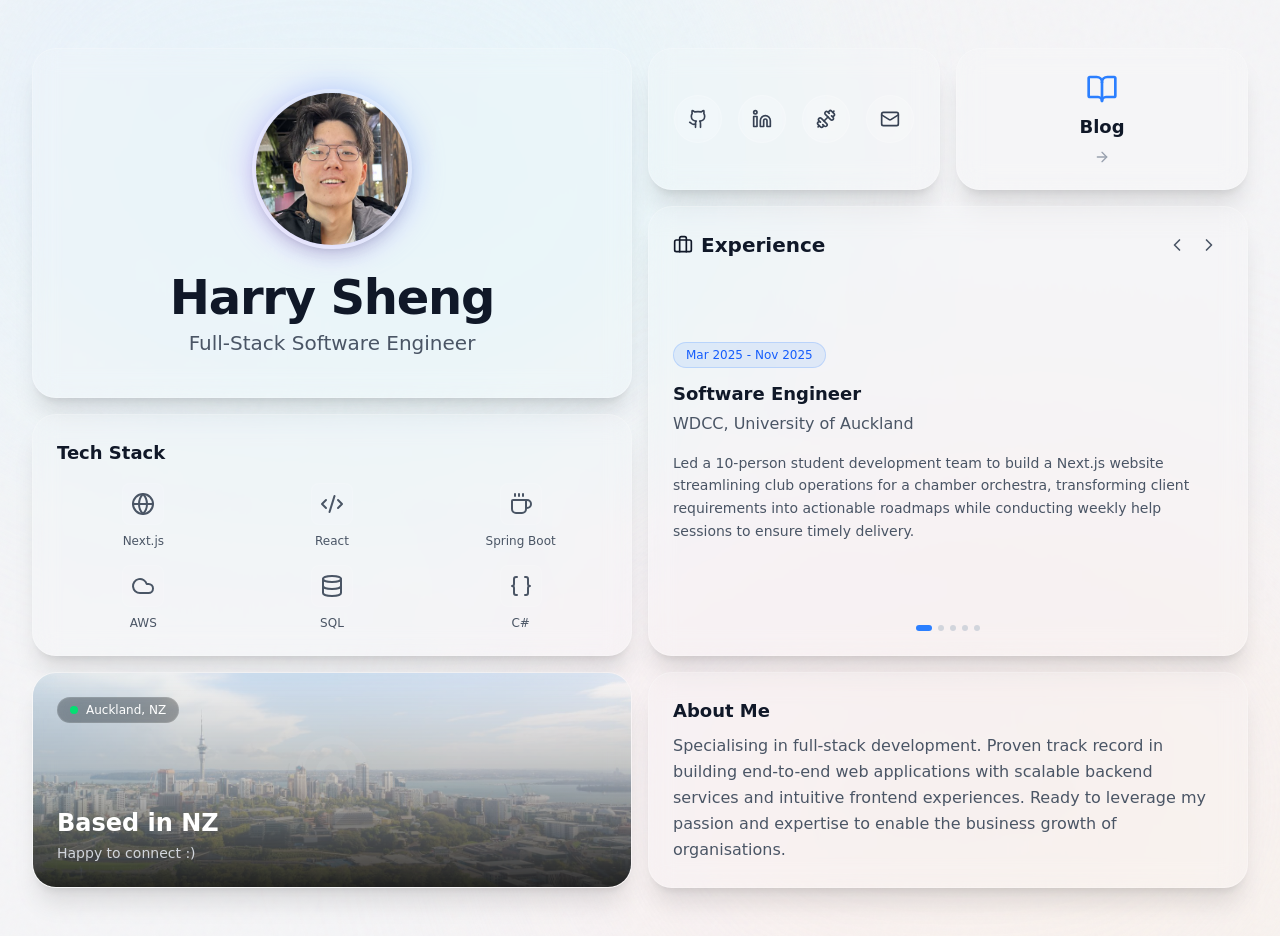
==== commit 254b2fe6: "deploy: Harry-Sheng/portfolio@a3a8c208715445ac31af5bc876bf6fe2bf380422" ====
--- a/index.html
+++ b/index.html
@@ -1 +1 @@
-<!DOCTYPE html><!--jf64qm0CxP3_lqTqV2YDT--><html lang="en"><head><meta charSet="utf-8"/><meta name="viewport" content="width=device-width, initial-scale=1"/><link rel="preload" href="/_next/static/media/797e433ab948586e-s.p.dbea232f.woff2" as="font" crossorigin="" type="font/woff2"/><link rel="preload" href="/_next/static/media/caa3a2e1cccd8315-s.p.853070df.woff2" as="font" crossorigin="" type="font/woff2"/><link rel="stylesheet" href="/_next/static/chunks/19ee6b8e271ebd3a.css" data-precedence="next"/><link rel="preload" as="script" fetchPriority="low" href="/_next/static/chunks/945fab894dcb74b9.js"/><script src="/_next/static/chunks/639f220b70985d6f.js" async=""></script><script src="/_next/static/chunks/d160fcf6d6d155e0.js" async=""></script><script src="/_next/static/chunks/a4eeb46e07741350.js" async=""></script><script src="/_next/static/chunks/turbopack-965ae06c93e2b3fa.js" async=""></script><script src="/_next/static/chunks/ff1a16fafef87110.js" async=""></script><script src="/_next/static/chunks/247eb132b7f7b574.js" async=""></script><script src="/_next/static/chunks/6517764e5d0462fc.js" async=""></script><script src="/_next/static/chunks/59a592f34e8de900.js" async=""></script><meta name="next-size-adjust" content=""/><title>Harry - Portfolio</title><meta name="description" content="Personal website and blog"/><link rel="icon" href="/favicon.png"/><script src="/_next/static/chunks/a6dad97d9634a72d.js" noModule=""></script></head><body class="geist_a71539c9-module__T19VSG__variable geist_mono_8d43a2aa-module__8Li5zG__variable antialiased"><div hidden=""><!--$--><!--/$--></div><div class="relative min-h-screen w-full overflow-hidden bg-[#f5f5f7] dark:bg-[#000000] transition-colors duration-300"><div class="absolute inset-0 z-0 pointer-events-none"><div class="absolute top-[-20%] left-[-10%] w-[70%] h-[70%] rounded-full bg-gradient-to-br from-blue-100/40 to-cyan-100/40 blur-[120px] dark:from-blue-900/20 dark:to-cyan-900/20"></div><div class="absolute bottom-[-20%] right-[-10%] w-[70%] h-[70%] rounded-full bg-gradient-to-tl from-orange-100/40 to-pink-100/40 blur-[120px] dark:from-orange-900/20 dark:to-pink-900/20"></div><div class="absolute inset-0 bg-[url(&#x27;/noise.svg&#x27;)] opacity-[0.03] mix-blend-overlay"></div></div><div class="relative z-10 container mx-auto px-4 py-8"><main class="min-h-[calc(100vh-4rem)] flex items-center justify-center p-4"><div class="grid grid-cols-1 md:grid-cols-3 lg:grid-cols-4 gap-4 max-w-7xl mx-auto"><div class="md:col-span-2 md:row-span-2"><div class="relative overflow-hidden rounded-3xl border border-white/20 bg-white/10 shadow-xl backdrop-blur-md transition-colors dark:border-white/10 dark:bg-black/10 dark:hover:bg-black/20 h-full flex flex-col justify-center items-center text-center p-8" style="opacity:0;transform:translateY(20px)"><div class="relative w-40 h-40 mb-6"><div class="absolute inset-0 rounded-full bg-gradient-to-tr from-purple-400 to-blue-400 animate-pulse blur-lg opacity-50"></div><img alt="Profile" loading="lazy" width="160" height="160" decoding="async" data-nimg="1" class="relative rounded-full border-4 border-white/30 object-cover shadow-lg" style="color:transparent" src="/harry.jpeg"/></div><h1 class="text-4xl font-bold tracking-tight text-gray-900 dark:text-white sm:text-5xl">Harry Sheng</h1><h2 class="mt-2 text-xl font-medium text-gray-600 dark:text-gray-300">Full-Stack Software Engineer</h2></div></div><div class=""><div class="relative overflow-hidden rounded-3xl border border-white/20 bg-white/10 p-6 shadow-xl backdrop-blur-md transition-colors dark:border-white/10 dark:bg-black/10 dark:hover:bg-black/20 h-full flex items-center justify-center gap-4 flex-wrap" style="opacity:0;transform:translateY(20px)"><a href="https://github.com/Harry-Sheng" target="_blank" rel="noopener noreferrer" class="flex items-center justify-center w-12 h-12 rounded-full bg-white/10 hover:bg-white/30 text-gray-700 dark:text-gray-200 transition-all hover:scale-110 backdrop-blur-sm border border-white/20" aria-label="GitHub"><svg xmlns="http://www.w3.org/2000/svg" width="24" height="24" viewBox="0 0 24 24" fill="none" stroke="currentColor" stroke-width="2" stroke-linecap="round" stroke-linejoin="round" class="lucide lucide-github w-5 h-5" aria-hidden="true"><path d="M15 22v-4a4.8 4.8 0 0 0-1-3.5c3 0 6-2 6-5.5.08-1.25-.27-2.48-1-3.5.28-1.15.28-2.35 0-3.5 0 0-1 0-3 1.5-2.64-.5-5.36-.5-8 0C6 2 5 2 5 2c-.3 1.15-.3 2.35 0 3.5A5.403 5.403 0 0 0 4 9c0 3.5 3 5.5 6 5.5-.39.49-.68 1.05-.85 1.65-.17.6-.22 1.23-.15 1.85v4"></path><path d="M9 18c-4.51 2-5-2-7-2"></path></svg></a><a href="https://www.linkedin.com/in/harry-sheng-35729b2a4/?skipRedirect=true" target="_blank" rel="noopener noreferrer" class="flex items-center justify-center w-12 h-12 rounded-full bg-white/10 hover:bg-white/30 text-gray-700 dark:text-gray-200 transition-all hover:scale-110 backdrop-blur-sm border border-white/20" aria-label="LinkedIn"><svg xmlns="http://www.w3.org/2000/svg" width="24" height="24" viewBox="0 0 24 24" fill="none" stroke="currentColor" stroke-width="2" stroke-linecap="round" stroke-linejoin="round" class="lucide lucide-linkedin w-5 h-5" aria-hidden="true"><path d="M16 8a6 6 0 0 1 6 6v7h-4v-7a2 2 0 0 0-2-2 2 2 0 0 0-2 2v7h-4v-7a6 6 0 0 1 6-6z"></path><rect width="4" height="12" x="2" y="9"></rect><circle cx="4" cy="4" r="2"></circle></svg></a><a href="https://liftlog-web-client-222314261215.australia-southeast1.run.app/" target="_blank" rel="noopener noreferrer" class="flex items-center justify-center w-12 h-12 rounded-full bg-white/10 hover:bg-white/30 text-gray-700 dark:text-gray-200 transition-all hover:scale-110 backdrop-blur-sm border border-white/20" aria-label="dumbbell"><svg xmlns="http://www.w3.org/2000/svg" width="24" height="24" viewBox="0 0 24 24" fill="none" stroke="currentColor" stroke-width="2" stroke-linecap="round" stroke-linejoin="round" class="lucide lucide-dumbbell w-5 h-5" aria-hidden="true"><path d="M17.596 12.768a2 2 0 1 0 2.829-2.829l-1.768-1.767a2 2 0 0 0 2.828-2.829l-2.828-2.828a2 2 0 0 0-2.829 2.828l-1.767-1.768a2 2 0 1 0-2.829 2.829z"></path><path d="m2.5 21.5 1.4-1.4"></path><path d="m20.1 3.9 1.4-1.4"></path><path d="M5.343 21.485a2 2 0 1 0 2.829-2.828l1.767 1.768a2 2 0 1 0 2.829-2.829l-6.364-6.364a2 2 0 1 0-2.829 2.829l1.768 1.767a2 2 0 0 0-2.828 2.829z"></path><path d="m9.6 14.4 4.8-4.8"></path></svg></a><a href="mailto:harryshengcoding@gmail.com" target="_blank" rel="noopener noreferrer" class="flex items-center justify-center w-12 h-12 rounded-full bg-white/10 hover:bg-white/30 text-gray-700 dark:text-gray-200 transition-all hover:scale-110 backdrop-blur-sm border border-white/20" aria-label="Email"><svg xmlns="http://www.w3.org/2000/svg" width="24" height="24" viewBox="0 0 24 24" fill="none" stroke="currentColor" stroke-width="2" stroke-linecap="round" stroke-linejoin="round" class="lucide lucide-mail w-5 h-5" aria-hidden="true"><path d="m22 7-8.991 5.727a2 2 0 0 1-2.009 0L2 7"></path><rect x="2" y="4" width="20" height="16" rx="2"></rect></svg></a></div></div><div class=""><a class="block h-full" href="/blog"><div class="relative overflow-hidden rounded-3xl border border-white/20 bg-white/10 p-6 shadow-xl backdrop-blur-md dark:border-white/10 dark:bg-black/10 dark:hover:bg-black/20 h-full flex flex-col items-center justify-center text-center group hover:bg-blue-500/20 transition-colors" style="opacity:0;transform:translateY(20px)"><svg xmlns="http://www.w3.org/2000/svg" width="24" height="24" viewBox="0 0 24 24" fill="none" stroke="currentColor" stroke-width="2" stroke-linecap="round" stroke-linejoin="round" class="lucide lucide-book-open w-8 h-8 mb-2 text-blue-500 group-hover:scale-110 transition-transform" aria-hidden="true"><path d="M12 7v14"></path><path d="M3 18a1 1 0 0 1-1-1V4a1 1 0 0 1 1-1h5a4 4 0 0 1 4 4 4 4 0 0 1 4-4h5a1 1 0 0 1 1 1v13a1 1 0 0 1-1 1h-6a3 3 0 0 0-3 3 3 3 0 0 0-3-3z"></path></svg><h2 class="text-lg font-bold text-gray-900 dark:text-white">Blog</h2><svg xmlns="http://www.w3.org/2000/svg" width="24" height="24" viewBox="0 0 24 24" fill="none" stroke="currentColor" stroke-width="2" stroke-linecap="round" stroke-linejoin="round" class="lucide lucide-arrow-right w-4 h-4 mt-2 text-gray-400 group-hover:translate-x-1 transition-transform" aria-hidden="true"><path d="M5 12h14"></path><path d="m12 5 7 7-7 7"></path></svg></div></a></div><div class="md:col-span-2 md:row-span-2"><div class="overflow-hidden rounded-3xl border border-white/20 bg-white/10 p-6 shadow-xl backdrop-blur-md transition-colors dark:border-white/10 dark:bg-black/10 dark:hover:bg-black/20 h-full flex flex-col relative group" style="opacity:0;transform:translateY(20px)"><div class="flex items-center justify-between mb-4"><h2 class="text-xl font-bold text-gray-900 dark:text-white flex items-center gap-2"><svg xmlns="http://www.w3.org/2000/svg" width="24" height="24" viewBox="0 0 24 24" fill="none" stroke="currentColor" stroke-width="2" stroke-linecap="round" stroke-linejoin="round" class="lucide lucide-briefcase w-5 h-5" aria-hidden="true"><path d="M16 20V4a2 2 0 0 0-2-2h-4a2 2 0 0 0-2 2v16"></path><rect width="20" height="14" x="2" y="6" rx="2"></rect></svg>Experience</h2><div class="flex gap-1"><button class="p-1 rounded-full hover:bg-white/10 text-gray-600 dark:text-gray-300 transition-colors" aria-label="Previous experience" tabindex="0"><svg xmlns="http://www.w3.org/2000/svg" width="24" height="24" viewBox="0 0 24 24" fill="none" stroke="currentColor" stroke-width="2" stroke-linecap="round" stroke-linejoin="round" class="lucide lucide-chevron-left w-5 h-5" aria-hidden="true"><path d="m15 18-6-6 6-6"></path></svg></button><button class="p-1 rounded-full hover:bg-white/10 text-gray-600 dark:text-gray-300 transition-colors" aria-label="Next experience" tabindex="0"><svg xmlns="http://www.w3.org/2000/svg" width="24" height="24" viewBox="0 0 24 24" fill="none" stroke="currentColor" stroke-width="2" stroke-linecap="round" stroke-linejoin="round" class="lucide lucide-chevron-right w-5 h-5" aria-hidden="true"><path d="m9 18 6-6-6-6"></path></svg></button></div></div><div class="flex-1 relative overflow-hidden"><div class="h-full flex flex-col justify-center select-none" style="z-index:1;opacity:1;transform:none"><div class="inline-flex self-start px-3 py-1 rounded-full bg-blue-500/10 text-blue-600 dark:text-blue-400 text-xs font-medium mb-3 border border-blue-500/20">Mar 2025 - Nov 2025</div><h3 class="text-lg font-bold text-gray-900 dark:text-white mb-1">Software Engineer</h3><div class="text-base font-medium text-gray-600 dark:text-gray-300 mb-4">WDCC, University of Auckland</div><p class="text-sm text-gray-600 dark:text-gray-400 leading-relaxed">Led a 10-person student development team to build a Next.js website streamlining club operations for a chamber orchestra, transforming client requirements into actionable roadmaps while conducting weekly help sessions to ensure timely delivery.</p></div></div><div class="mt-4 flex justify-center gap-1.5"><button class="w-1.5 h-1.5 rounded-full transition-all duration-300 bg-blue-500 w-4" aria-label="Go to experience 1"></button><button class="w-1.5 h-1.5 rounded-full transition-all duration-300 bg-gray-300 dark:bg-gray-600 hover:bg-blue-400" aria-label="Go to experience 2"></button><button class="w-1.5 h-1.5 rounded-full transition-all duration-300 bg-gray-300 dark:bg-gray-600 hover:bg-blue-400" aria-label="Go to experience 3"></button><button class="w-1.5 h-1.5 rounded-full transition-all duration-300 bg-gray-300 dark:bg-gray-600 hover:bg-blue-400" aria-label="Go to experience 4"></button><button class="w-1.5 h-1.5 rounded-full transition-all duration-300 bg-gray-300 dark:bg-gray-600 hover:bg-blue-400" aria-label="Go to experience 5"></button></div></div></div><div class="md:col-span-2"><div class="relative overflow-hidden rounded-3xl border border-white/20 bg-white/10 p-6 shadow-xl backdrop-blur-md transition-colors dark:border-white/10 dark:bg-black/10 dark:hover:bg-black/20 h-full flex flex-col justify-center" style="opacity:0;transform:translateY(20px)"><h3 class="text-lg font-semibold text-gray-900 dark:text-white mb-4">Tech Stack</h3><div class="grid grid-cols-3 gap-4"><div class="flex flex-col items-center gap-2 text-gray-600 dark:text-gray-400 hover:text-blue-500 transition-colors"><div class="p-2 rounded-lg bg-white/5 border border-white/10"><svg xmlns="http://www.w3.org/2000/svg" width="24" height="24" viewBox="0 0 24 24" fill="none" stroke="currentColor" stroke-width="2" stroke-linecap="round" stroke-linejoin="round" class="lucide lucide-globe w-6 h-6" aria-hidden="true"><circle cx="12" cy="12" r="10"></circle><path d="M12 2a14.5 14.5 0 0 0 0 20 14.5 14.5 0 0 0 0-20"></path><path d="M2 12h20"></path></svg></div><span class="text-xs font-medium">Next.js</span></div><div class="flex flex-col items-center gap-2 text-gray-600 dark:text-gray-400 hover:text-blue-500 transition-colors"><div class="p-2 rounded-lg bg-white/5 border border-white/10"><svg xmlns="http://www.w3.org/2000/svg" width="24" height="24" viewBox="0 0 24 24" fill="none" stroke="currentColor" stroke-width="2" stroke-linecap="round" stroke-linejoin="round" class="lucide lucide-code-xml w-6 h-6" aria-hidden="true"><path d="m18 16 4-4-4-4"></path><path d="m6 8-4 4 4 4"></path><path d="m14.5 4-5 16"></path></svg></div><span class="text-xs font-medium">React</span></div><div class="flex flex-col items-center gap-2 text-gray-600 dark:text-gray-400 hover:text-blue-500 transition-colors"><div class="p-2 rounded-lg bg-white/5 border border-white/10"><svg xmlns="http://www.w3.org/2000/svg" width="24" height="24" viewBox="0 0 24 24" fill="none" stroke="currentColor" stroke-width="2" stroke-linecap="round" stroke-linejoin="round" class="lucide lucide-coffee w-6 h-6" aria-hidden="true"><path d="M10 2v2"></path><path d="M14 2v2"></path><path d="M16 8a1 1 0 0 1 1 1v8a4 4 0 0 1-4 4H7a4 4 0 0 1-4-4V9a1 1 0 0 1 1-1h14a4 4 0 1 1 0 8h-1"></path><path d="M6 2v2"></path></svg></div><span class="text-xs font-medium">Spring Boot</span></div><div class="flex flex-col items-center gap-2 text-gray-600 dark:text-gray-400 hover:text-blue-500 transition-colors"><div class="p-2 rounded-lg bg-white/5 border border-white/10"><svg xmlns="http://www.w3.org/2000/svg" width="24" height="24" viewBox="0 0 24 24" fill="none" stroke="currentColor" stroke-width="2" stroke-linecap="round" stroke-linejoin="round" class="lucide lucide-cloud w-6 h-6" aria-hidden="true"><path d="M17.5 19H9a7 7 0 1 1 6.71-9h1.79a4.5 4.5 0 1 1 0 9Z"></path></svg></div><span class="text-xs font-medium">AWS</span></div><div class="flex flex-col items-center gap-2 text-gray-600 dark:text-gray-400 hover:text-blue-500 transition-colors"><div class="p-2 rounded-lg bg-white/5 border border-white/10"><svg xmlns="http://www.w3.org/2000/svg" width="24" height="24" viewBox="0 0 24 24" fill="none" stroke="currentColor" stroke-width="2" stroke-linecap="round" stroke-linejoin="round" class="lucide lucide-database w-6 h-6" aria-hidden="true"><ellipse cx="12" cy="5" rx="9" ry="3"></ellipse><path d="M3 5V19A9 3 0 0 0 21 19V5"></path><path d="M3 12A9 3 0 0 0 21 12"></path></svg></div><span class="text-xs font-medium">SQL</span></div><div class="flex flex-col items-center gap-2 text-gray-600 dark:text-gray-400 hover:text-blue-500 transition-colors"><div class="p-2 rounded-lg bg-white/5 border border-white/10"><svg xmlns="http://www.w3.org/2000/svg" width="24" height="24" viewBox="0 0 24 24" fill="none" stroke="currentColor" stroke-width="2" stroke-linecap="round" stroke-linejoin="round" class="lucide lucide-braces w-6 h-6" aria-hidden="true"><path d="M8 3H7a2 2 0 0 0-2 2v5a2 2 0 0 1-2 2 2 2 0 0 1 2 2v5c0 1.1.9 2 2 2h1"></path><path d="M16 21h1a2 2 0 0 0 2-2v-5c0-1.1.9-2 2-2a2 2 0 0 1-2-2V5a2 2 0 0 0-2-2h-1"></path></svg></div><span class="text-xs font-medium">C#</span></div></div></div></div><div class="md:col-span-2"><div class="rounded-3xl border border-white/20 bg-white/10 p-6 shadow-xl backdrop-blur-md transition-colors dark:border-white/10 dark:bg-black/10 dark:hover:bg-black/20 h-full flex flex-col justify-between relative overflow-hidden group" style="opacity:0;transform:translateY(20px)"><div class="absolute inset-0 bg-[url(&#x27;/auckland.jpg&#x27;)] bg-cover bg-center opacity-40 group-hover:opacity-50 transition-opacity duration-500"></div><div class="absolute inset-0 bg-gradient-to-t from-black/80 via-black/20 to-transparent"></div><div class="relative z-10 flex justify-between items-start"><div class="inline-flex items-center gap-2 px-3 py-1 rounded-full bg-black/30 backdrop-blur-md border border-white/10 text-xs font-medium text-white"><div class="w-2 h-2 rounded-full bg-green-400 animate-pulse"></div>Auckland, NZ</div></div><div class="relative z-10"><h3 class="text-2xl font-bold text-white mb-1">Based in NZ</h3><p class="text-sm text-gray-300">Happy to connect :)</p></div><svg xmlns="http://www.w3.org/2000/svg" width="24" height="24" viewBox="0 0 24 24" fill="none" stroke="currentColor" stroke-width="2" stroke-linecap="round" stroke-linejoin="round" class="lucide lucide-map-pin absolute top-1/2 left-1/2 -translate-x-1/2 -translate-y-1/2 w-24 h-24 text-white/5 group-hover:scale-110 transition-transform duration-500" aria-hidden="true"><path d="M20 10c0 4.993-5.539 10.193-7.399 11.799a1 1 0 0 1-1.202 0C9.539 20.193 4 14.993 4 10a8 8 0 0 1 16 0"></path><circle cx="12" cy="10" r="3"></circle></svg></div></div><div class="md:col-span-2"><div class="relative overflow-hidden rounded-3xl border border-white/20 bg-white/10 p-6 shadow-xl backdrop-blur-md transition-colors dark:border-white/10 dark:bg-black/10 dark:hover:bg-black/20 h-full flex flex-col justify-center" style="opacity:0;transform:translateY(20px)"><h3 class="text-lg font-semibold text-gray-900 dark:text-white mb-2">About Me</h3><p class="text-gray-600 dark:text-gray-300 leading-relaxed">Specialising in full-stack development. Proven track record in building end-to-end web applications with scalable backend services and intuitive frontend experiences. Ready to leverage my passion and expertise to enable the business growth of organisations.</p></div></div></div></main><!--$--><!--/$--></div></div><script src="/_next/static/chunks/945fab894dcb74b9.js" id="_R_" async=""></script><script>(self.__next_f=self.__next_f||[]).push([0])</script><script>self.__next_f.push([1,"1:\"$Sreact.fragment\"\n2:I[39756,[\"/_next/static/chunks/ff1a16fafef87110.js\",\"/_next/static/chunks/247eb132b7f7b574.js\"],\"default\"]\n3:I[37457,[\"/_next/static/chunks/ff1a16fafef87110.js\",\"/_next/static/chunks/247eb132b7f7b574.js\"],\"default\"]\n4:I[32049,[\"/_next/static/chunks/ff1a16fafef87110.js\",\"/_next/static/chunks/6517764e5d0462fc.js\",\"/_next/static/chunks/59a592f34e8de900.js\"],\"MotionDiv\"]\n5:I[85437,[\"/_next/static/chunks/ff1a16fafef87110.js\",\"/_next/static/chunks/6517764e5d0462fc.js\",\"/_next/static/chunks/59a592f34e8de900.js\"],\"Image\"]\n14:I[68027,[\"/_next/static/chunks/ff1a16fafef87110.js\",\"/_next/static/chunks/247eb132b7f7b574.js\"],\"default\"]\n:HL[\"/_next/static/chunks/19ee6b8e271ebd3a.css\",\"style\"]\n:HL[\"/_next/static/media/797e433ab948586e-s.p.dbea232f.woff2\",\"font\",{\"crossOrigin\":\"\",\"type\":\"font/woff2\"}]\n:HL[\"/_next/static/media/caa3a2e1cccd8315-s.p.853070df.woff2\",\"font\",{\"crossOrigin\":\"\",\"type\":\"font/woff2\"}]\n"])</script><script>self.__next_f.push([1,"0:{\"P\":null,\"b\":\"jf64qm0CxP3_lqTqV2YDT\",\"c\":[\"\",\"\"],\"q\":\"\",\"i\":false,\"f\":[[[\"\",{\"children\":[\"__PAGE__\",{}]},\"$undefined\",\"$undefined\",true],[[\"$\",\"$1\",\"c\",{\"children\":[[[\"$\",\"link\",\"0\",{\"rel\":\"stylesheet\",\"href\":\"/_next/static/chunks/19ee6b8e271ebd3a.css\",\"precedence\":\"next\",\"crossOrigin\":\"$undefined\",\"nonce\":\"$undefined\"}]],[\"$\",\"html\",null,{\"lang\":\"en\",\"children\":[\"$\",\"body\",null,{\"className\":\"geist_a71539c9-module__T19VSG__variable geist_mono_8d43a2aa-module__8Li5zG__variable antialiased\",\"children\":[\"$\",\"div\",null,{\"className\":\"relative min-h-screen w-full overflow-hidden bg-[#f5f5f7] dark:bg-[#000000] transition-colors duration-300\",\"children\":[[\"$\",\"div\",null,{\"className\":\"absolute inset-0 z-0 pointer-events-none\",\"children\":[[\"$\",\"div\",null,{\"className\":\"absolute top-[-20%] left-[-10%] w-[70%] h-[70%] rounded-full bg-gradient-to-br from-blue-100/40 to-cyan-100/40 blur-[120px] dark:from-blue-900/20 dark:to-cyan-900/20\"}],[\"$\",\"div\",null,{\"className\":\"absolute bottom-[-20%] right-[-10%] w-[70%] h-[70%] rounded-full bg-gradient-to-tl from-orange-100/40 to-pink-100/40 blur-[120px] dark:from-orange-900/20 dark:to-pink-900/20\"}],[\"$\",\"div\",null,{\"className\":\"absolute inset-0 bg-[url('/noise.svg')] opacity-[0.03] mix-blend-overlay\"}]]}],[\"$\",\"div\",null,{\"className\":\"relative z-10 container mx-auto px-4 py-8\",\"children\":[\"$\",\"$L2\",null,{\"parallelRouterKey\":\"children\",\"error\":\"$undefined\",\"errorStyles\":\"$undefined\",\"errorScripts\":\"$undefined\",\"template\":[\"$\",\"$L3\",null,{}],\"templateStyles\":\"$undefined\",\"templateScripts\":\"$undefined\",\"notFound\":[[[\"$\",\"title\",null,{\"children\":\"404: This page could not be found.\"}],[\"$\",\"div\",null,{\"style\":{\"fontFamily\":\"system-ui,\\\"Segoe UI\\\",Roboto,Helvetica,Arial,sans-serif,\\\"Apple Color Emoji\\\",\\\"Segoe UI Emoji\\\"\",\"height\":\"100vh\",\"textAlign\":\"center\",\"display\":\"flex\",\"flexDirection\":\"column\",\"alignItems\":\"center\",\"justifyContent\":\"center\"},\"children\":[\"$\",\"div\",null,{\"children\":[[\"$\",\"style\",null,{\"dangerouslySetInnerHTML\":{\"__html\":\"body{color:#000;background:#fff;margin:0}.next-error-h1{border-right:1px solid rgba(0,0,0,.3)}@media (prefers-color-scheme:dark){body{color:#fff;background:#000}.next-error-h1{border-right:1px solid rgba(255,255,255,.3)}}\"}}],[\"$\",\"h1\",null,{\"className\":\"next-error-h1\",\"style\":{\"display\":\"inline-block\",\"margin\":\"0 20px 0 0\",\"padding\":\"0 23px 0 0\",\"fontSize\":24,\"fontWeight\":500,\"verticalAlign\":\"top\",\"lineHeight\":\"49px\"},\"children\":404}],[\"$\",\"div\",null,{\"style\":{\"display\":\"inline-block\"},\"children\":[\"$\",\"h2\",null,{\"style\":{\"fontSize\":14,\"fontWeight\":400,\"lineHeight\":\"49px\",\"margin\":0},\"children\":\"This page could not be found.\"}]}]]}]}]],[]],\"forbidden\":\"$undefined\",\"unauthorized\":\"$undefined\"}]}]]}]}]}]]}],{\"children\":[[\"$\",\"$1\",\"c\",{\"children\":[[\"$\",\"main\",null,{\"className\":\"min-h-[calc(100vh-4rem)] flex items-center justify-center p-4\",\"children\":[\"$\",\"div\",null,{\"className\":\"grid grid-cols-1 md:grid-cols-3 lg:grid-cols-4 gap-4 max-w-7xl mx-auto\",\"children\":[[\"$\",\"div\",null,{\"className\":\"md:col-span-2 md:row-span-2\",\"children\":[\"$\",\"$L4\",null,{\"initial\":{\"opacity\":0,\"y\":20},\"animate\":{\"opacity\":1,\"y\":0},\"transition\":{\"duration\":0.5},\"whileHover\":{\"scale\":1.02,\"backgroundColor\":\"rgba(255, 255, 255, 0.15)\"},\"className\":\"relative overflow-hidden rounded-3xl border border-white/20 bg-white/10 shadow-xl backdrop-blur-md transition-colors dark:border-white/10 dark:bg-black/10 dark:hover:bg-black/20 h-full flex flex-col justify-center items-center text-center p-8\",\"children\":[[\"$\",\"div\",null,{\"className\":\"relative w-40 h-40 mb-6\",\"children\":[[\"$\",\"div\",null,{\"className\":\"absolute inset-0 rounded-full bg-gradient-to-tr from-purple-400 to-blue-400 animate-pulse blur-lg opacity-50\"}],[\"$\",\"$L5\",null,{\"src\":\"/harry.jpeg\",\"alt\":\"Profile\",\"width\":160,\"height\":160,\"className\":\"relative rounded-full border-4 border-white/30 object-cover shadow-lg\"}]]}],[\"$\",\"h1\",null,{\"className\":\"text-4xl font-bold tracking-tight text-gray-900 dark:text-white sm:text-5xl\",\"children\":\"Harry Sheng\"}],[\"$\",\"h2\",null,{\"className\":\"mt-2 text-xl font-medium text-gray-600 dark:text-gray-300\",\"children\":\"Full-Stack Software Engineer\"}]]}]}],[\"$\",\"div\",null,{\"className\":\"\",\"children\":[\"$\",\"$L4\",null,{\"initial\":{\"opacity\":0,\"y\":20},\"animate\":{\"opacity\":1,\"y\":0},\"transition\":{\"duration\":0.5},\"whileHover\":{\"scale\":1.02,\"backgroundColor\":\"rgba(255, 255, 255, 0.15)\"},\"className\":\"relative overflow-hidden rounded-3xl border border-white/20 bg-white/10 p-6 shadow-xl backdrop-blur-md transition-colors dark:border-white/10 dark:bg-black/10 dark:hover:bg-black/20 h-full flex items-center justify-center gap-4 flex-wrap\",\"children\":[\"$L6\",\"$L7\",\"$L8\",\"$L9\"]}]}],\"$La\",\"$Lb\",\"$Lc\",\"$Ld\",\"$Le\"]}]}],[\"$Lf\",\"$L10\",\"$L11\"],\"$L12\"]}],{},null,false,false]},null,false,false],\"$L13\",false]],\"m\":\"$undefined\",\"G\":[\"$14\",[]],\"S\":true}\n"])</script><script>self.__next_f.push([1,"15:I[22016,[\"/_next/static/chunks/ff1a16fafef87110.js\",\"/_next/static/chunks/6517764e5d0462fc.js\",\"/_next/static/chunks/59a592f34e8de900.js\"],\"\"]\n16:I[15,[\"/_next/static/chunks/ff1a16fafef87110.js\",\"/_next/static/chunks/6517764e5d0462fc.js\",\"/_next/static/chunks/59a592f34e8de900.js\"],\"Experience\"]\n1b:I[97367,[\"/_next/static/chunks/ff1a16fafef87110.js\",\"/_next/static/chunks/247eb132b7f7b574.js\"],\"OutletBoundary\"]\n1c:\"$Sreact.suspense\"\n1e:I[97367,[\"/_next/static/chunks/ff1a16fafef87110.js\",\"/_next/static/chunks/247eb132b7f7b574.js\"],\"ViewportBoundary\"]\n20:I[97367,[\"/_next/static/chunks/ff1a16fafef87110.js\",\"/_next/static/chunks/247eb132b7f7b574.js\"],\"MetadataBoundary\"]\n6:[\"$\",\"a\",null,{\"href\":\"https://github.com/Harry-Sheng\",\"target\":\"_blank\",\"rel\":\"noopener noreferrer\",\"className\":\"flex items-center justify-center w-12 h-12 rounded-full bg-white/10 hover:bg-white/30 text-gray-700 dark:text-gray-200 transition-all hover:scale-110 backdrop-blur-sm border border-white/20\",\"aria-label\":\"GitHub\",\"children\":[\"$\",\"svg\",null,{\"ref\":\"$undefined\",\"xmlns\":\"http://www.w3.org/2000/svg\",\"width\":24,\"height\":24,\"viewBox\":\"0 0 24 24\",\"fill\":\"none\",\"stroke\":\"currentColor\",\"strokeWidth\":2,\"strokeLinecap\":\"round\",\"strokeLinejoin\":\"round\",\"className\":\"lucide lucide-github w-5 h-5\",\"aria-hidden\":\"true\",\"children\":[[\"$\",\"path\",\"tonef\",{\"d\":\"M15 22v-4a4.8 4.8 0 0 0-1-3.5c3 0 6-2 6-5.5.08-1.25-.27-2.48-1-3.5.28-1.15.28-2.35 0-3.5 0 0-1 0-3 1.5-2.64-.5-5.36-.5-8 0C6 2 5 2 5 2c-.3 1.15-.3 2.35 0 3.5A5.403 5.403 0 0 0 4 9c0 3.5 3 5.5 6 5.5-.39.49-.68 1.05-.85 1.65-.17.6-.22 1.23-.15 1.85v4\"}],[\"$\",\"path\",\"9comsn\",{\"d\":\"M9 18c-4.51 2-5-2-7-2\"}],\"$undefined\"]}]}]\n7:[\"$\",\"a\",null,{\"href\":\"https://www.linkedin.com/in/harry-sheng-35729b2a4/?skipRedirect=true\",\"target\":\"_blank\",\"rel\":\"noopener noreferrer\",\"className\":\"flex items-center justify-center w-12 h-12 rounded-full bg-white/10 hover:bg-white/30 text-gray-700 dark:text-gray-200 transition-all hover:scale-110 backdrop-blur-sm border border-white/20\",\"aria-label\":\"LinkedIn\",\"children\":[\"$\",\"svg\",null,{\"ref\":\"$undefined\",\"xmlns\":\"http://www.w3.org/2000/svg\",\"width\":24,\"height\":24,\"viewBox\":\"0 0 24 24\",\"fill\":\"none\",\"stroke\":\"currentColor\",\"strokeWidth\":2,\"strokeLinecap\":\"round\",\"strokeLinejoin\":\"round\",\"className\":\"lucide lucide-linkedin w-5 h-5\",\"aria-hidden\":\"true\",\"children\":[[\"$\",\"path\",\"c2jq9f\",{\"d\":\"M16 8a6 6 0 0 1 6 6v7h-4v-7a2 2 0 0 0-2-2 2 2 0 0 0-2 2v7h-4v-7a6 6 0 0 1 6-6z\"}],[\"$\",\"rect\",\"mk3on5\",{\"width\":\"4\",\"height\":\"12\",\"x\":\"2\",\"y\":\"9\"}],[\"$\",\"circle\",\"bt5ra8\",{\"cx\":\"4\",\"cy\":\"4\",\"r\":\"2\"}],\"$undefined\"]}]}]\n8:[\"$\",\"a\",null,{\"href\":\"https://liftlog-web-client-222314261215.australia-southeast1.run.app/\",\"target\":\"_blank\",\"rel\":\"noopener noreferrer\",\"className\":\"flex items-center justify-center w-12 h-12 rounded-full bg-white/10 hover:bg-white/30 text-gray-700 dark:text-gray-200 transition-all hover:scale-110 backdrop-blur-sm border border-white/20\",\"aria-label\":\"dumbbell\",\"children\":[\"$\",\"svg\",null,{\"ref\":\"$undefined\",\"xmlns\":\"http://www.w3.org/2000/svg\",\"width\":24,\"height\":24,\"viewBox\":\"0 0 24 24\",\"fill\":\"none\",\"stroke\":\"currentColor\",\"strokeWidth\":2,\"strokeLinecap\":\"round\",\"strokeLinejoin\":\"round\",\"className\":\"lucide lucide-dumbbell w-5 h-5\",\"aria-hidden\":\"true\",\"children\":[[\"$\",\"path\",\"9m4mmf\",{\"d\":\"M17.596 12.768a2 2 0 1 0 2.829-2.829l-1.768-1.767a2 2 0 0 0 2.828-2.829l-2.828-2.828a2 2 0 0 0-2.829 2.828l-1.767-1.768a2 2 0 1 0-2.829 2.829z\"}],[\"$\",\"path\",\"17g3f0\",{\"d\":\"m2.5 21.5 1.4-1.4\"}],[\"$\",\"path\",\"1qn309\",{\"d\":\"m20.1 3.9 1.4-1.4\"}],[\"$\",\"path\",\"1t2c92\",{\"d\":\"M5.343 21.485a2 2 0 1 0 2.829-2.828l1.767 1.768a2 2 0 1 0 2.829-2.829l-6.364-6.364a2 2 0 1 0-2.829 2.829l1.768 1.767a2 2 0 0 0-2.828 2.829z\"}],[\"$\",\"path\",\"6umqxw\",{\"d\":\"m9.6 14.4 4.8-4.8\"}],\"$undefined\"]}]}]\n9:[\"$\",\"a\",null,{\"href\":\"mailto:harryshengcoding@gmail.com\",\"target\":\"_blank\",\"rel\":\"noopener noreferrer\",\"className\":\"flex items-center justify-center w-12 h-12 rounded-full bg-white/10 hover:bg-white/30 text-gray-700 dark:text-gray-200 transition-all hover:scale-110 backdrop-blur-sm border border-white/20\",\"aria-label\":\"Em"])</script><script>self.__next_f.push([1,"ail\",\"children\":[\"$\",\"svg\",null,{\"ref\":\"$undefined\",\"xmlns\":\"http://www.w3.org/2000/svg\",\"width\":24,\"height\":24,\"viewBox\":\"0 0 24 24\",\"fill\":\"none\",\"stroke\":\"currentColor\",\"strokeWidth\":2,\"strokeLinecap\":\"round\",\"strokeLinejoin\":\"round\",\"className\":\"lucide lucide-mail w-5 h-5\",\"aria-hidden\":\"true\",\"children\":[[\"$\",\"path\",\"132q7q\",{\"d\":\"m22 7-8.991 5.727a2 2 0 0 1-2.009 0L2 7\"}],[\"$\",\"rect\",\"izxlao\",{\"x\":\"2\",\"y\":\"4\",\"width\":\"20\",\"height\":\"16\",\"rx\":\"2\"}],\"$undefined\"]}]}]\n"])</script><script>self.__next_f.push([1,"a:[\"$\",\"div\",null,{\"className\":\"\",\"children\":[\"$\",\"$L15\",null,{\"href\":\"/blog\",\"className\":\"block h-full\",\"children\":[\"$\",\"$L4\",null,{\"initial\":{\"opacity\":0,\"y\":20},\"animate\":{\"opacity\":1,\"y\":0},\"transition\":{\"duration\":0.5},\"whileHover\":{\"scale\":1.02,\"backgroundColor\":\"rgba(255, 255, 255, 0.15)\"},\"className\":\"relative overflow-hidden rounded-3xl border border-white/20 bg-white/10 p-6 shadow-xl backdrop-blur-md dark:border-white/10 dark:bg-black/10 dark:hover:bg-black/20 h-full flex flex-col items-center justify-center text-center group hover:bg-blue-500/20 transition-colors\",\"children\":[[\"$\",\"svg\",null,{\"ref\":\"$undefined\",\"xmlns\":\"http://www.w3.org/2000/svg\",\"width\":24,\"height\":24,\"viewBox\":\"0 0 24 24\",\"fill\":\"none\",\"stroke\":\"currentColor\",\"strokeWidth\":2,\"strokeLinecap\":\"round\",\"strokeLinejoin\":\"round\",\"className\":\"lucide lucide-book-open w-8 h-8 mb-2 text-blue-500 group-hover:scale-110 transition-transform\",\"aria-hidden\":\"true\",\"children\":[[\"$\",\"path\",\"1akyts\",{\"d\":\"M12 7v14\"}],[\"$\",\"path\",\"ruj8y\",{\"d\":\"M3 18a1 1 0 0 1-1-1V4a1 1 0 0 1 1-1h5a4 4 0 0 1 4 4 4 4 0 0 1 4-4h5a1 1 0 0 1 1 1v13a1 1 0 0 1-1 1h-6a3 3 0 0 0-3 3 3 3 0 0 0-3-3z\"}],\"$undefined\"]}],[\"$\",\"h2\",null,{\"className\":\"text-lg font-bold text-gray-900 dark:text-white\",\"children\":\"Blog\"}],[\"$\",\"svg\",null,{\"ref\":\"$undefined\",\"xmlns\":\"http://www.w3.org/2000/svg\",\"width\":24,\"height\":24,\"viewBox\":\"0 0 24 24\",\"fill\":\"none\",\"stroke\":\"currentColor\",\"strokeWidth\":2,\"strokeLinecap\":\"round\",\"strokeLinejoin\":\"round\",\"className\":\"lucide lucide-arrow-right w-4 h-4 mt-2 text-gray-400 group-hover:translate-x-1 transition-transform\",\"aria-hidden\":\"true\",\"children\":[[\"$\",\"path\",\"1ays0h\",{\"d\":\"M5 12h14\"}],[\"$\",\"path\",\"xquz4c\",{\"d\":\"m12 5 7 7-7 7\"}],\"$undefined\"]}]]}]}]}]\n"])</script><script>self.__next_f.push([1,"b:[\"$\",\"div\",null,{\"className\":\"md:col-span-2 md:row-span-2\",\"children\":[\"$\",\"$L16\",null,{}]}]\n"])</script><script>self.__next_f.push([1,"c:[\"$\",\"div\",null,{\"className\":\"md:col-span-2\",\"children\":[\"$\",\"$L4\",null,{\"initial\":{\"opacity\":0,\"y\":20},\"animate\":{\"opacity\":1,\"y\":0},\"transition\":{\"duration\":0.5},\"whileHover\":{\"scale\":1.02,\"backgroundColor\":\"rgba(255, 255, 255, 0.15)\"},\"className\":\"relative overflow-hidden rounded-3xl border border-white/20 bg-white/10 p-6 shadow-xl backdrop-blur-md transition-colors dark:border-white/10 dark:bg-black/10 dark:hover:bg-black/20 h-full flex flex-col justify-center\",\"children\":[[\"$\",\"h3\",null,{\"className\":\"text-lg font-semibold text-gray-900 dark:text-white mb-4\",\"children\":\"Tech Stack\"}],[\"$\",\"div\",null,{\"className\":\"grid grid-cols-3 gap-4\",\"children\":[[\"$\",\"div\",null,{\"className\":\"flex flex-col items-center gap-2 text-gray-600 dark:text-gray-400 hover:text-blue-500 transition-colors\",\"children\":[[\"$\",\"div\",null,{\"className\":\"p-2 rounded-lg bg-white/5 border border-white/10\",\"children\":[\"$\",\"svg\",null,{\"ref\":\"$undefined\",\"xmlns\":\"http://www.w3.org/2000/svg\",\"width\":24,\"height\":24,\"viewBox\":\"0 0 24 24\",\"fill\":\"none\",\"stroke\":\"currentColor\",\"strokeWidth\":2,\"strokeLinecap\":\"round\",\"strokeLinejoin\":\"round\",\"className\":\"lucide lucide-globe w-6 h-6\",\"aria-hidden\":\"true\",\"children\":[[\"$\",\"circle\",\"1mglay\",{\"cx\":\"12\",\"cy\":\"12\",\"r\":\"10\"}],[\"$\",\"path\",\"13o1zl\",{\"d\":\"M12 2a14.5 14.5 0 0 0 0 20 14.5 14.5 0 0 0 0-20\"}],[\"$\",\"path\",\"9i4pu4\",{\"d\":\"M2 12h20\"}],\"$undefined\"]}]}],[\"$\",\"span\",null,{\"className\":\"text-xs font-medium\",\"children\":\"Next.js\"}]]}],[\"$\",\"div\",null,{\"className\":\"flex flex-col items-center gap-2 text-gray-600 dark:text-gray-400 hover:text-blue-500 transition-colors\",\"children\":[[\"$\",\"div\",null,{\"className\":\"p-2 rounded-lg bg-white/5 border border-white/10\",\"children\":[\"$\",\"svg\",null,{\"ref\":\"$undefined\",\"xmlns\":\"http://www.w3.org/2000/svg\",\"width\":24,\"height\":24,\"viewBox\":\"0 0 24 24\",\"fill\":\"none\",\"stroke\":\"currentColor\",\"strokeWidth\":2,\"strokeLinecap\":\"round\",\"strokeLinejoin\":\"round\",\"className\":\"lucide lucide-code-xml w-6 h-6\",\"aria-hidden\":\"true\",\"children\":[[\"$\",\"path\",\"1inbqp\",{\"d\":\"m18 16 4-4-4-4\"}],[\"$\",\"path\",\"15zrgr\",{\"d\":\"m6 8-4 4 4 4\"}],[\"$\",\"path\",\"e7oirm\",{\"d\":\"m14.5 4-5 16\"}],\"$undefined\"]}]}],[\"$\",\"span\",null,{\"className\":\"text-xs font-medium\",\"children\":\"React\"}]]}],[\"$\",\"div\",null,{\"className\":\"flex flex-col items-center gap-2 text-gray-600 dark:text-gray-400 hover:text-blue-500 transition-colors\",\"children\":[[\"$\",\"div\",null,{\"className\":\"p-2 rounded-lg bg-white/5 border border-white/10\",\"children\":[\"$\",\"svg\",null,{\"ref\":\"$undefined\",\"xmlns\":\"http://www.w3.org/2000/svg\",\"width\":24,\"height\":24,\"viewBox\":\"0 0 24 24\",\"fill\":\"none\",\"stroke\":\"currentColor\",\"strokeWidth\":2,\"strokeLinecap\":\"round\",\"strokeLinejoin\":\"round\",\"className\":\"lucide lucide-coffee w-6 h-6\",\"aria-hidden\":\"true\",\"children\":[[\"$\",\"path\",\"7u0qdc\",{\"d\":\"M10 2v2\"}],[\"$\",\"path\",\"6buw04\",{\"d\":\"M14 2v2\"}],[\"$\",\"path\",\"pwadti\",{\"d\":\"M16 8a1 1 0 0 1 1 1v8a4 4 0 0 1-4 4H7a4 4 0 0 1-4-4V9a1 1 0 0 1 1-1h14a4 4 0 1 1 0 8h-1\"}],[\"$\",\"path\",\"colzsn\",{\"d\":\"M6 2v2\"}],\"$undefined\"]}]}],[\"$\",\"span\",null,{\"className\":\"text-xs font-medium\",\"children\":\"Spring Boot\"}]]}],[\"$\",\"div\",null,{\"className\":\"flex flex-col items-center gap-2 text-gray-600 dark:text-gray-400 hover:text-blue-500 transition-colors\",\"children\":[[\"$\",\"div\",null,{\"className\":\"p-2 rounded-lg bg-white/5 border border-white/10\",\"children\":[\"$\",\"svg\",null,{\"ref\":\"$undefined\",\"xmlns\":\"http://www.w3.org/2000/svg\",\"width\":24,\"height\":24,\"viewBox\":\"0 0 24 24\",\"fill\":\"none\",\"stroke\":\"currentColor\",\"strokeWidth\":2,\"strokeLinecap\":\"round\",\"strokeLinejoin\":\"round\",\"className\":\"lucide lucide-cloud w-6 h-6\",\"aria-hidden\":\"true\",\"children\":[[\"$\",\"path\",\"p7xjir\",{\"d\":\"M17.5 19H9a7 7 0 1 1 6.71-9h1.79a4.5 4.5 0 1 1 0 9Z\"}],\"$undefined\"]}]}],[\"$\",\"span\",null,{\"className\":\"text-xs font-medium\",\"children\":\"AWS\"}]]}],[\"$\",\"div\",null,{\"className\":\"flex flex-col items-center gap-2 text-gray-600 dark:text-gray-400 hover:text-blue-500 transition-colors\",\"children\":[[\"$\",\"div\",null,{\"className\":\"p-2 rounded-lg bg-white/5 border border-white/10\",\"children\":[\"$\",\"svg\",null,{\"ref\":\"$undefined\",\"xmlns\":\"http://www.w3.org/2000/svg\",\"width\":24,\"height\":24,\"viewBox\":\"0 0 24 24\",\"fill\":\"none\",\"stroke\":\"currentColor\",\"strokeWidth\":2,\"strokeLinecap\":\"round\",\"strokeLinejoin\":\"round\",\"className\":\"lucide lucide-database w-6 h-6\",\"aria-hidden\":\"true\",\"children\":[[\"$\",\"ellipse\",\"msslwz\",{\"cx\":\"12\",\"cy\":\"5\",\"rx\":\"9\",\"ry\":\"3\"}],\"$L17\",\"$L18\",\"$undefined\"]}]}],\"$L19\"]}],\"$L1a\"]}]]}]}]\n"])</script><script>self.__next_f.push([1,"d:[\"$\",\"div\",null,{\"className\":\"md:col-span-2\",\"children\":[\"$\",\"$L4\",null,{\"initial\":{\"opacity\":0,\"y\":20},\"animate\":{\"opacity\":1,\"y\":0},\"transition\":{\"duration\":0.5},\"whileHover\":{\"scale\":1.02,\"backgroundColor\":\"rgba(255, 255, 255, 0.15)\"},\"className\":\"rounded-3xl border border-white/20 bg-white/10 p-6 shadow-xl backdrop-blur-md transition-colors dark:border-white/10 dark:bg-black/10 dark:hover:bg-black/20 h-full flex flex-col justify-between relative overflow-hidden group\",\"children\":[[\"$\",\"div\",null,{\"className\":\"absolute inset-0 bg-[url('/auckland.jpg')] bg-cover bg-center opacity-40 group-hover:opacity-50 transition-opacity duration-500\"}],[\"$\",\"div\",null,{\"className\":\"absolute inset-0 bg-gradient-to-t from-black/80 via-black/20 to-transparent\"}],[\"$\",\"div\",null,{\"className\":\"relative z-10 flex justify-between items-start\",\"children\":[\"$\",\"div\",null,{\"className\":\"inline-flex items-center gap-2 px-3 py-1 rounded-full bg-black/30 backdrop-blur-md border border-white/10 text-xs font-medium text-white\",\"children\":[[\"$\",\"div\",null,{\"className\":\"w-2 h-2 rounded-full bg-green-400 animate-pulse\"}],\"Auckland, NZ\"]}]}],[\"$\",\"div\",null,{\"className\":\"relative z-10\",\"children\":[[\"$\",\"h3\",null,{\"className\":\"text-2xl font-bold text-white mb-1\",\"children\":\"Based in NZ\"}],[\"$\",\"p\",null,{\"className\":\"text-sm text-gray-300\",\"children\":\"Happy to connect :)\"}]]}],[\"$\",\"svg\",null,{\"ref\":\"$undefined\",\"xmlns\":\"http://www.w3.org/2000/svg\",\"width\":24,\"height\":24,\"viewBox\":\"0 0 24 24\",\"fill\":\"none\",\"stroke\":\"currentColor\",\"strokeWidth\":2,\"strokeLinecap\":\"round\",\"strokeLinejoin\":\"round\",\"className\":\"lucide lucide-map-pin absolute top-1/2 left-1/2 -translate-x-1/2 -translate-y-1/2 w-24 h-24 text-white/5 group-hover:scale-110 transition-transform duration-500\",\"aria-hidden\":\"true\",\"children\":[[\"$\",\"path\",\"1r0f0z\",{\"d\":\"M20 10c0 4.993-5.539 10.193-7.399 11.799a1 1 0 0 1-1.202 0C9.539 20.193 4 14.993 4 10a8 8 0 0 1 16 0\"}],[\"$\",\"circle\",\"ilqhr7\",{\"cx\":\"12\",\"cy\":\"10\",\"r\":\"3\"}],\"$undefined\"]}]]}]}]\n"])</script><script>self.__next_f.push([1,"e:[\"$\",\"div\",null,{\"className\":\"md:col-span-2\",\"children\":[\"$\",\"$L4\",null,{\"initial\":{\"opacity\":0,\"y\":20},\"animate\":{\"opacity\":1,\"y\":0},\"transition\":{\"duration\":0.5},\"whileHover\":{\"scale\":1.02,\"backgroundColor\":\"rgba(255, 255, 255, 0.15)\"},\"className\":\"relative overflow-hidden rounded-3xl border border-white/20 bg-white/10 p-6 shadow-xl backdrop-blur-md transition-colors dark:border-white/10 dark:bg-black/10 dark:hover:bg-black/20 h-full flex flex-col justify-center\",\"children\":[[\"$\",\"h3\",null,{\"className\":\"text-lg font-semibold text-gray-900 dark:text-white mb-2\",\"children\":\"About Me\"}],[\"$\",\"p\",null,{\"className\":\"text-gray-600 dark:text-gray-300 leading-relaxed\",\"children\":\"Specialising in full-stack development. Proven track record in building end-to-end web applications with scalable backend services and intuitive frontend experiences. Ready to leverage my passion and expertise to enable the business growth of organisations.\"}]]}]}]\nf:[\"$\",\"script\",\"script-0\",{\"src\":\"/_next/static/chunks/ff1a16fafef87110.js\",\"async\":true,\"nonce\":\"$undefined\"}]\n10:[\"$\",\"script\",\"script-1\",{\"src\":\"/_next/static/chunks/6517764e5d0462fc.js\",\"async\":true,\"nonce\":\"$undefined\"}]\n11:[\"$\",\"script\",\"script-2\",{\"src\":\"/_next/static/chunks/59a592f34e8de900.js\",\"async\":true,\"nonce\":\"$undefined\"}]\n12:[\"$\",\"$L1b\",null,{\"children\":[\"$\",\"$1c\",null,{\"name\":\"Next.MetadataOutlet\",\"children\":\"$@1d\"}]}]\n13:[\"$\",\"$1\",\"h\",{\"children\":[null,[\"$\",\"$L1e\",null,{\"children\":\"$@1f\"}],[\"$\",\"div\",null,{\"hidden\":true,\"children\":[\"$\",\"$L20\",null,{\"children\":[\"$\",\"$1c\",null,{\"name\":\"Next.Metadata\",\"children\":\"$@21\"}]}]}],[\"$\",\"meta\",null,{\"name\":\"next-size-adjust\",\"content\":\"\"}]]}]\n"])</script><script>self.__next_f.push([1,"17:[\"$\",\"path\",\"1wlel7\",{\"d\":\"M3 5V19A9 3 0 0 0 21 19V5\"}]\n18:[\"$\",\"path\",\"mv7ke4\",{\"d\":\"M3 12A9 3 0 0 0 21 12\"}]\n19:[\"$\",\"span\",null,{\"className\":\"text-xs font-medium\",\"children\":\"SQL\"}]\n1a:[\"$\",\"div\",null,{\"className\":\"flex flex-col items-center gap-2 text-gray-600 dark:text-gray-400 hover:text-blue-500 transition-colors\",\"children\":[[\"$\",\"div\",null,{\"className\":\"p-2 rounded-lg bg-white/5 border border-white/10\",\"children\":[\"$\",\"svg\",null,{\"ref\":\"$undefined\",\"xmlns\":\"http://www.w3.org/2000/svg\",\"width\":24,\"height\":24,\"viewBox\":\"0 0 24 24\",\"fill\":\"none\",\"stroke\":\"currentColor\",\"strokeWidth\":2,\"strokeLinecap\":\"round\",\"strokeLinejoin\":\"round\",\"className\":\"lucide lucide-braces w-6 h-6\",\"aria-hidden\":\"true\",\"children\":[[\"$\",\"path\",\"ezmyqa\",{\"d\":\"M8 3H7a2 2 0 0 0-2 2v5a2 2 0 0 1-2 2 2 2 0 0 1 2 2v5c0 1.1.9 2 2 2h1\"}],[\"$\",\"path\",\"e1hn23\",{\"d\":\"M16 21h1a2 2 0 0 0 2-2v-5c0-1.1.9-2 2-2a2 2 0 0 1-2-2V5a2 2 0 0 0-2-2h-1\"}],\"$undefined\"]}]}],[\"$\",\"span\",null,{\"className\":\"text-xs font-medium\",\"children\":\"C#\"}]]}]\n"])</script><script>self.__next_f.push([1,"1f:[[\"$\",\"meta\",\"0\",{\"charSet\":\"utf-8\"}],[\"$\",\"meta\",\"1\",{\"name\":\"viewport\",\"content\":\"width=device-width, initial-scale=1\"}]]\n"])</script><script>self.__next_f.push([1,"22:I[27201,[\"/_next/static/chunks/ff1a16fafef87110.js\",\"/_next/static/chunks/247eb132b7f7b574.js\"],\"IconMark\"]\n21:[[\"$\",\"title\",\"0\",{\"children\":\"Harry - Portfolio\"}],[\"$\",\"meta\",\"1\",{\"name\":\"description\",\"content\":\"Personal website and blog\"}],[\"$\",\"link\",\"2\",{\"rel\":\"icon\",\"href\":\"/favicon.png\"}],[\"$\",\"$L22\",\"3\",{}]]\n1d:null\n"])</script></body></html>+<!DOCTYPE html><!--yA_5O2pyi1fTpLm8KOoww--><html lang="en"><head><meta charSet="utf-8"/><meta name="viewport" content="width=device-width, initial-scale=1"/><link rel="preload" href="/_next/static/media/797e433ab948586e-s.p.dbea232f.woff2" as="font" crossorigin="" type="font/woff2"/><link rel="preload" href="/_next/static/media/caa3a2e1cccd8315-s.p.853070df.woff2" as="font" crossorigin="" type="font/woff2"/><link rel="stylesheet" href="/_next/static/chunks/0161b0644c79200a.css" data-precedence="next"/><link rel="preload" as="script" fetchPriority="low" href="/_next/static/chunks/945fab894dcb74b9.js"/><script src="/_next/static/chunks/639f220b70985d6f.js" async=""></script><script src="/_next/static/chunks/d160fcf6d6d155e0.js" async=""></script><script src="/_next/static/chunks/a4eeb46e07741350.js" async=""></script><script src="/_next/static/chunks/turbopack-965ae06c93e2b3fa.js" async=""></script><script src="/_next/static/chunks/ff1a16fafef87110.js" async=""></script><script src="/_next/static/chunks/247eb132b7f7b574.js" async=""></script><script src="/_next/static/chunks/6517764e5d0462fc.js" async=""></script><script src="/_next/static/chunks/e11f9dc11e37774a.js" async=""></script><meta name="next-size-adjust" content=""/><title>Harry - Portfolio</title><meta name="description" content="Personal website and blog"/><link rel="icon" href="/favicon.png"/><script src="/_next/static/chunks/a6dad97d9634a72d.js" noModule=""></script></head><body class="geist_a71539c9-module__T19VSG__variable geist_mono_8d43a2aa-module__8Li5zG__variable antialiased"><div hidden=""><!--$--><!--/$--></div><div class="relative min-h-screen w-full overflow-hidden bg-[#f5f5f7] dark:bg-[#000000] transition-colors duration-300"><div class="absolute inset-0 z-0 pointer-events-none"><div class="absolute top-[-20%] left-[-10%] w-[70%] h-[70%] rounded-full bg-gradient-to-br from-blue-100/40 to-cyan-100/40 blur-[120px] dark:from-blue-900/20 dark:to-cyan-900/20"></div><div class="absolute bottom-[-20%] right-[-10%] w-[70%] h-[70%] rounded-full bg-gradient-to-tl from-orange-100/40 to-pink-100/40 blur-[120px] dark:from-orange-900/20 dark:to-pink-900/20"></div><div class="absolute inset-0 bg-[url(&#x27;/noise.svg&#x27;)] opacity-[0.03] mix-blend-overlay"></div></div><div class="relative z-10 container mx-auto px-4 py-8"><main class="min-h-[calc(100vh-4rem)] flex items-center justify-center p-4"><div class="grid grid-cols-1 md:grid-cols-3 lg:grid-cols-4 gap-4 max-w-7xl mx-auto"><div class="md:col-span-2 md:row-span-2"><div class="relative overflow-hidden rounded-3xl border border-white/20 bg-white/10 shadow-xl backdrop-blur-md transition-all duration-300 dark:border-white/10 dark:bg-black/10 hover:bg-white/15 dark:hover:bg-black/15 h-full flex flex-col justify-center items-center text-center p-8" style="opacity:0;transform:translateY(20px)"><div class="relative w-40 h-40 mb-6"><div class="absolute inset-0 rounded-full bg-gradient-to-tr from-purple-400 to-blue-400 animate-pulse blur-lg opacity-50"></div><img alt="Profile" loading="lazy" width="160" height="160" decoding="async" data-nimg="1" class="relative rounded-full border-4 border-white/30 object-cover shadow-lg" style="color:transparent" src="/harry.jpeg"/></div><h1 class="text-4xl font-bold tracking-tight text-gray-900 dark:text-white sm:text-5xl">Harry Sheng</h1><h2 class="mt-2 text-xl font-medium text-gray-600 dark:text-gray-300">Full-Stack Software Engineer</h2></div></div><div class=""><div class="relative overflow-hidden rounded-3xl border border-white/20 bg-white/10 p-6 shadow-xl backdrop-blur-md transition-all duration-300 dark:border-white/10 dark:bg-black/10 hover:bg-white/15 dark:hover:bg-black/15 h-full flex items-center justify-center gap-4 flex-wrap" style="opacity:0;transform:translateY(20px)"><a href="https://github.com/Harry-Sheng" target="_blank" rel="noopener noreferrer" class="flex items-center justify-center w-12 h-12 rounded-full bg-white/10 hover:bg-white/30 text-gray-700 dark:text-gray-200 transition-all hover:scale-110 backdrop-blur-sm border border-white/20" aria-label="GitHub"><svg xmlns="http://www.w3.org/2000/svg" width="24" height="24" viewBox="0 0 24 24" fill="none" stroke="currentColor" stroke-width="2" stroke-linecap="round" stroke-linejoin="round" class="lucide lucide-github w-5 h-5" aria-hidden="true"><path d="M15 22v-4a4.8 4.8 0 0 0-1-3.5c3 0 6-2 6-5.5.08-1.25-.27-2.48-1-3.5.28-1.15.28-2.35 0-3.5 0 0-1 0-3 1.5-2.64-.5-5.36-.5-8 0C6 2 5 2 5 2c-.3 1.15-.3 2.35 0 3.5A5.403 5.403 0 0 0 4 9c0 3.5 3 5.5 6 5.5-.39.49-.68 1.05-.85 1.65-.17.6-.22 1.23-.15 1.85v4"></path><path d="M9 18c-4.51 2-5-2-7-2"></path></svg></a><a href="https://www.linkedin.com/in/harry-sheng-35729b2a4/?skipRedirect=true" target="_blank" rel="noopener noreferrer" class="flex items-center justify-center w-12 h-12 rounded-full bg-white/10 hover:bg-white/30 text-gray-700 dark:text-gray-200 transition-all hover:scale-110 backdrop-blur-sm border border-white/20" aria-label="LinkedIn"><svg xmlns="http://www.w3.org/2000/svg" width="24" height="24" viewBox="0 0 24 24" fill="none" stroke="currentColor" stroke-width="2" stroke-linecap="round" stroke-linejoin="round" class="lucide lucide-linkedin w-5 h-5" aria-hidden="true"><path d="M16 8a6 6 0 0 1 6 6v7h-4v-7a2 2 0 0 0-2-2 2 2 0 0 0-2 2v7h-4v-7a6 6 0 0 1 6-6z"></path><rect width="4" height="12" x="2" y="9"></rect><circle cx="4" cy="4" r="2"></circle></svg></a><a href="https://liftlog-web-client-222314261215.australia-southeast1.run.app/" target="_blank" rel="noopener noreferrer" class="flex items-center justify-center w-12 h-12 rounded-full bg-white/10 hover:bg-white/30 text-gray-700 dark:text-gray-200 transition-all hover:scale-110 backdrop-blur-sm border border-white/20" aria-label="dumbbell"><svg xmlns="http://www.w3.org/2000/svg" width="24" height="24" viewBox="0 0 24 24" fill="none" stroke="currentColor" stroke-width="2" stroke-linecap="round" stroke-linejoin="round" class="lucide lucide-dumbbell w-5 h-5" aria-hidden="true"><path d="M17.596 12.768a2 2 0 1 0 2.829-2.829l-1.768-1.767a2 2 0 0 0 2.828-2.829l-2.828-2.828a2 2 0 0 0-2.829 2.828l-1.767-1.768a2 2 0 1 0-2.829 2.829z"></path><path d="m2.5 21.5 1.4-1.4"></path><path d="m20.1 3.9 1.4-1.4"></path><path d="M5.343 21.485a2 2 0 1 0 2.829-2.828l1.767 1.768a2 2 0 1 0 2.829-2.829l-6.364-6.364a2 2 0 1 0-2.829 2.829l1.768 1.767a2 2 0 0 0-2.828 2.829z"></path><path d="m9.6 14.4 4.8-4.8"></path></svg></a><a href="mailto:harryshengcoding@gmail.com" target="_blank" rel="noopener noreferrer" class="flex items-center justify-center w-12 h-12 rounded-full bg-white/10 hover:bg-white/30 text-gray-700 dark:text-gray-200 transition-all hover:scale-110 backdrop-blur-sm border border-white/20" aria-label="Email"><svg xmlns="http://www.w3.org/2000/svg" width="24" height="24" viewBox="0 0 24 24" fill="none" stroke="currentColor" stroke-width="2" stroke-linecap="round" stroke-linejoin="round" class="lucide lucide-mail w-5 h-5" aria-hidden="true"><path d="m22 7-8.991 5.727a2 2 0 0 1-2.009 0L2 7"></path><rect x="2" y="4" width="20" height="16" rx="2"></rect></svg></a></div></div><div class=""><a class="block h-full" href="/blog"><div class="relative overflow-hidden rounded-3xl border border-white/20 bg-white/10 p-6 shadow-xl backdrop-blur-md duration-300 dark:border-white/10 dark:bg-black/10 dark:hover:bg-black/15 h-full flex flex-col items-center justify-center text-center group hover:bg-blue-500/20 transition-colors" style="opacity:0;transform:translateY(20px)"><svg xmlns="http://www.w3.org/2000/svg" width="24" height="24" viewBox="0 0 24 24" fill="none" stroke="currentColor" stroke-width="2" stroke-linecap="round" stroke-linejoin="round" class="lucide lucide-book-open w-8 h-8 mb-2 text-blue-500 group-hover:scale-110 transition-transform" aria-hidden="true"><path d="M12 7v14"></path><path d="M3 18a1 1 0 0 1-1-1V4a1 1 0 0 1 1-1h5a4 4 0 0 1 4 4 4 4 0 0 1 4-4h5a1 1 0 0 1 1 1v13a1 1 0 0 1-1 1h-6a3 3 0 0 0-3 3 3 3 0 0 0-3-3z"></path></svg><h2 class="text-lg font-bold text-gray-900 dark:text-white">Blog</h2><svg xmlns="http://www.w3.org/2000/svg" width="24" height="24" viewBox="0 0 24 24" fill="none" stroke="currentColor" stroke-width="2" stroke-linecap="round" stroke-linejoin="round" class="lucide lucide-arrow-right w-4 h-4 mt-2 text-gray-400 group-hover:translate-x-1 transition-transform" aria-hidden="true"><path d="M5 12h14"></path><path d="m12 5 7 7-7 7"></path></svg></div></a></div><div class="md:order-6 md:col-span-2"><div class="relative overflow-hidden rounded-3xl border border-white/20 bg-white/10 p-6 shadow-xl backdrop-blur-md transition-all duration-300 dark:border-white/10 dark:bg-black/10 hover:bg-white/15 dark:hover:bg-black/15 h-full flex flex-col justify-center" style="opacity:0;transform:translateY(20px)"><h3 class="text-lg font-semibold text-gray-900 dark:text-white mb-2">About Me</h3><p class="text-gray-600 dark:text-gray-300 leading-relaxed">Specialising in full-stack development. Proven track record in building end-to-end web applications with scalable backend services and intuitive frontend experiences. Ready to leverage my passion and expertise to enable the business growth of organisations.</p></div></div><div class="md:order-3 md:col-span-2 md:row-span-2"><div class="overflow-hidden rounded-3xl border border-white/20 bg-white/10 p-6 shadow-xl backdrop-blur-md transition-all duration-300 dark:border-white/10 dark:bg-black/10 hover:bg-white/15 dark:hover:bg-black/15 h-[400px] md:h-[450px] flex flex-col relative group" style="opacity:0;transform:translateY(20px)"><div class="flex items-center justify-between mb-4"><h2 class="text-xl font-bold text-gray-900 dark:text-white flex items-center gap-2"><svg xmlns="http://www.w3.org/2000/svg" width="24" height="24" viewBox="0 0 24 24" fill="none" stroke="currentColor" stroke-width="2" stroke-linecap="round" stroke-linejoin="round" class="lucide lucide-briefcase w-5 h-5" aria-hidden="true"><path d="M16 20V4a2 2 0 0 0-2-2h-4a2 2 0 0 0-2 2v16"></path><rect width="20" height="14" x="2" y="6" rx="2"></rect></svg>Experience</h2><div class="flex gap-1"><button class="p-1 rounded-full hover:bg-white/10 text-gray-600 dark:text-gray-300 transition-colors" aria-label="Previous experience" tabindex="0"><svg xmlns="http://www.w3.org/2000/svg" width="24" height="24" viewBox="0 0 24 24" fill="none" stroke="currentColor" stroke-width="2" stroke-linecap="round" stroke-linejoin="round" class="lucide lucide-chevron-left w-5 h-5" aria-hidden="true"><path d="m15 18-6-6 6-6"></path></svg></button><button class="p-1 rounded-full hover:bg-white/10 text-gray-600 dark:text-gray-300 transition-colors" aria-label="Next experience" tabindex="0"><svg xmlns="http://www.w3.org/2000/svg" width="24" height="24" viewBox="0 0 24 24" fill="none" stroke="currentColor" stroke-width="2" stroke-linecap="round" stroke-linejoin="round" class="lucide lucide-chevron-right w-5 h-5" aria-hidden="true"><path d="m9 18 6-6-6-6"></path></svg></button></div></div><div class="flex-1 relative overflow-hidden"><div class="h-full flex flex-col justify-center select-none" style="will-change:transform, opacity;transform:none;z-index:1;opacity:1"><div class="inline-flex self-start px-3 py-1 rounded-full bg-blue-500/10 text-blue-600 dark:text-blue-400 text-xs font-medium mb-3 border border-blue-500/20">Mar 2025 - Nov 2025</div><h3 class="text-lg font-bold text-gray-900 dark:text-white mb-1">Software Engineer</h3><div class="text-base font-medium text-gray-600 dark:text-gray-300 mb-4">WDCC, University of Auckland</div><p class="text-sm text-gray-600 dark:text-gray-400 leading-relaxed">Led a 10-person student development team to build a Next.js website streamlining club operations for a chamber orchestra, transforming client requirements into actionable roadmaps while conducting weekly help sessions to ensure timely delivery.</p></div></div><div class="mt-4 flex justify-center gap-1.5"><button class="w-1.5 h-1.5 rounded-full transition-all duration-300 bg-blue-500 w-4" aria-label="Go to experience 1"></button><button class="w-1.5 h-1.5 rounded-full transition-all duration-300 bg-gray-300 dark:bg-gray-600 hover:bg-blue-400" aria-label="Go to experience 2"></button><button class="w-1.5 h-1.5 rounded-full transition-all duration-300 bg-gray-300 dark:bg-gray-600 hover:bg-blue-400" aria-label="Go to experience 3"></button><button class="w-1.5 h-1.5 rounded-full transition-all duration-300 bg-gray-300 dark:bg-gray-600 hover:bg-blue-400" aria-label="Go to experience 4"></button><button class="w-1.5 h-1.5 rounded-full transition-all duration-300 bg-gray-300 dark:bg-gray-600 hover:bg-blue-400" aria-label="Go to experience 5"></button></div></div></div><div class="md:order-4 md:col-span-2"><div class="relative overflow-hidden rounded-3xl border border-white/20 bg-white/10 p-6 shadow-xl backdrop-blur-md transition-all duration-300 dark:border-white/10 dark:bg-black/10 hover:bg-white/15 dark:hover:bg-black/15 h-full flex flex-col justify-center" style="opacity:0;transform:translateY(20px)"><h3 class="text-lg font-semibold text-gray-900 dark:text-white mb-4">Tech Stack</h3><div class="grid grid-cols-3 gap-4"><div class="flex flex-col items-center gap-2 text-gray-600 dark:text-gray-400 hover:text-blue-500 transition-colors"><div class="p-2 rounded-lg bg-white/5 border border-white/10"><svg xmlns="http://www.w3.org/2000/svg" width="24" height="24" viewBox="0 0 24 24" fill="none" stroke="currentColor" stroke-width="2" stroke-linecap="round" stroke-linejoin="round" class="lucide lucide-globe w-6 h-6" aria-hidden="true"><circle cx="12" cy="12" r="10"></circle><path d="M12 2a14.5 14.5 0 0 0 0 20 14.5 14.5 0 0 0 0-20"></path><path d="M2 12h20"></path></svg></div><span class="text-xs font-medium">Next.js</span></div><div class="flex flex-col items-center gap-2 text-gray-600 dark:text-gray-400 hover:text-blue-500 transition-colors"><div class="p-2 rounded-lg bg-white/5 border border-white/10"><svg xmlns="http://www.w3.org/2000/svg" width="24" height="24" viewBox="0 0 24 24" fill="none" stroke="currentColor" stroke-width="2" stroke-linecap="round" stroke-linejoin="round" class="lucide lucide-code-xml w-6 h-6" aria-hidden="true"><path d="m18 16 4-4-4-4"></path><path d="m6 8-4 4 4 4"></path><path d="m14.5 4-5 16"></path></svg></div><span class="text-xs font-medium">React</span></div><div class="flex flex-col items-center gap-2 text-gray-600 dark:text-gray-400 hover:text-blue-500 transition-colors"><div class="p-2 rounded-lg bg-white/5 border border-white/10"><svg xmlns="http://www.w3.org/2000/svg" width="24" height="24" viewBox="0 0 24 24" fill="none" stroke="currentColor" stroke-width="2" stroke-linecap="round" stroke-linejoin="round" class="lucide lucide-coffee w-6 h-6" aria-hidden="true"><path d="M10 2v2"></path><path d="M14 2v2"></path><path d="M16 8a1 1 0 0 1 1 1v8a4 4 0 0 1-4 4H7a4 4 0 0 1-4-4V9a1 1 0 0 1 1-1h14a4 4 0 1 1 0 8h-1"></path><path d="M6 2v2"></path></svg></div><span class="text-xs font-medium">Spring Boot</span></div><div class="flex flex-col items-center gap-2 text-gray-600 dark:text-gray-400 hover:text-blue-500 transition-colors"><div class="p-2 rounded-lg bg-white/5 border border-white/10"><svg xmlns="http://www.w3.org/2000/svg" width="24" height="24" viewBox="0 0 24 24" fill="none" stroke="currentColor" stroke-width="2" stroke-linecap="round" stroke-linejoin="round" class="lucide lucide-cloud w-6 h-6" aria-hidden="true"><path d="M17.5 19H9a7 7 0 1 1 6.71-9h1.79a4.5 4.5 0 1 1 0 9Z"></path></svg></div><span class="text-xs font-medium">AWS</span></div><div class="flex flex-col items-center gap-2 text-gray-600 dark:text-gray-400 hover:text-blue-500 transition-colors"><div class="p-2 rounded-lg bg-white/5 border border-white/10"><svg xmlns="http://www.w3.org/2000/svg" width="24" height="24" viewBox="0 0 24 24" fill="none" stroke="currentColor" stroke-width="2" stroke-linecap="round" stroke-linejoin="round" class="lucide lucide-database w-6 h-6" aria-hidden="true"><ellipse cx="12" cy="5" rx="9" ry="3"></ellipse><path d="M3 5V19A9 3 0 0 0 21 19V5"></path><path d="M3 12A9 3 0 0 0 21 12"></path></svg></div><span class="text-xs font-medium">SQL</span></div><div class="flex flex-col items-center gap-2 text-gray-600 dark:text-gray-400 hover:text-blue-500 transition-colors"><div class="p-2 rounded-lg bg-white/5 border border-white/10"><svg xmlns="http://www.w3.org/2000/svg" width="24" height="24" viewBox="0 0 24 24" fill="none" stroke="currentColor" stroke-width="2" stroke-linecap="round" stroke-linejoin="round" class="lucide lucide-braces w-6 h-6" aria-hidden="true"><path d="M8 3H7a2 2 0 0 0-2 2v5a2 2 0 0 1-2 2 2 2 0 0 1 2 2v5c0 1.1.9 2 2 2h1"></path><path d="M16 21h1a2 2 0 0 0 2-2v-5c0-1.1.9-2 2-2a2 2 0 0 1-2-2V5a2 2 0 0 0-2-2h-1"></path></svg></div><span class="text-xs font-medium">C#</span></div></div></div></div><div class="md:order-5 md:col-span-2"><div class="rounded-3xl border border-white/20 bg-white/10 p-6 shadow-xl backdrop-blur-md transition-all duration-300 dark:border-white/10 dark:bg-black/10 hover:bg-white/15 dark:hover:bg-black/15 h-full flex flex-col justify-between relative overflow-hidden group" style="opacity:0;transform:translateY(20px)"><div class="absolute inset-0 bg-[url(&#x27;/auckland.jpg&#x27;)] bg-cover bg-center opacity-40 group-hover:opacity-50 transition-opacity duration-500"></div><div class="absolute inset-0 bg-gradient-to-t from-black/80 via-black/20 to-transparent"></div><div class="relative z-10 flex justify-between items-start"><div class="inline-flex items-center gap-2 px-3 py-1 rounded-full bg-black/30 backdrop-blur-md border border-white/10 text-xs font-medium text-white"><div class="w-2 h-2 rounded-full bg-green-400 animate-pulse"></div>Auckland, NZ</div></div><div class="relative z-10"><h3 class="text-2xl font-bold text-white mb-1">Based in NZ</h3><p class="text-sm text-gray-300">Happy to connect :)</p></div><svg xmlns="http://www.w3.org/2000/svg" width="24" height="24" viewBox="0 0 24 24" fill="none" stroke="currentColor" stroke-width="2" stroke-linecap="round" stroke-linejoin="round" class="lucide lucide-map-pin absolute top-1/2 left-1/2 -translate-x-1/2 -translate-y-1/2 w-24 h-24 text-white/5 group-hover:scale-110 transition-transform duration-500" aria-hidden="true"><path d="M20 10c0 4.993-5.539 10.193-7.399 11.799a1 1 0 0 1-1.202 0C9.539 20.193 4 14.993 4 10a8 8 0 0 1 16 0"></path><circle cx="12" cy="10" r="3"></circle></svg></div></div></div></main><!--$--><!--/$--></div></div><script src="/_next/static/chunks/945fab894dcb74b9.js" id="_R_" async=""></script><script>(self.__next_f=self.__next_f||[]).push([0])</script><script>self.__next_f.push([1,"1:\"$Sreact.fragment\"\n2:I[39756,[\"/_next/static/chunks/ff1a16fafef87110.js\",\"/_next/static/chunks/247eb132b7f7b574.js\"],\"default\"]\n3:I[37457,[\"/_next/static/chunks/ff1a16fafef87110.js\",\"/_next/static/chunks/247eb132b7f7b574.js\"],\"default\"]\n4:I[32049,[\"/_next/static/chunks/ff1a16fafef87110.js\",\"/_next/static/chunks/6517764e5d0462fc.js\",\"/_next/static/chunks/e11f9dc11e37774a.js\"],\"MotionDiv\"]\n5:I[85437,[\"/_next/static/chunks/ff1a16fafef87110.js\",\"/_next/static/chunks/6517764e5d0462fc.js\",\"/_next/static/chunks/e11f9dc11e37774a.js\"],\"Image\"]\n14:I[68027,[\"/_next/static/chunks/ff1a16fafef87110.js\",\"/_next/static/chunks/247eb132b7f7b574.js\"],\"default\"]\n:HL[\"/_next/static/chunks/0161b0644c79200a.css\",\"style\"]\n:HL[\"/_next/static/media/797e433ab948586e-s.p.dbea232f.woff2\",\"font\",{\"crossOrigin\":\"\",\"type\":\"font/woff2\"}]\n:HL[\"/_next/static/media/caa3a2e1cccd8315-s.p.853070df.woff2\",\"font\",{\"crossOrigin\":\"\",\"type\":\"font/woff2\"}]\n"])</script><script>self.__next_f.push([1,"0:{\"P\":null,\"b\":\"yA-5O2pyi1fTpLm8KOoww\",\"c\":[\"\",\"\"],\"q\":\"\",\"i\":false,\"f\":[[[\"\",{\"children\":[\"__PAGE__\",{}]},\"$undefined\",\"$undefined\",true],[[\"$\",\"$1\",\"c\",{\"children\":[[[\"$\",\"link\",\"0\",{\"rel\":\"stylesheet\",\"href\":\"/_next/static/chunks/0161b0644c79200a.css\",\"precedence\":\"next\",\"crossOrigin\":\"$undefined\",\"nonce\":\"$undefined\"}]],[\"$\",\"html\",null,{\"lang\":\"en\",\"children\":[\"$\",\"body\",null,{\"className\":\"geist_a71539c9-module__T19VSG__variable geist_mono_8d43a2aa-module__8Li5zG__variable antialiased\",\"children\":[\"$\",\"div\",null,{\"className\":\"relative min-h-screen w-full overflow-hidden bg-[#f5f5f7] dark:bg-[#000000] transition-colors duration-300\",\"children\":[[\"$\",\"div\",null,{\"className\":\"absolute inset-0 z-0 pointer-events-none\",\"children\":[[\"$\",\"div\",null,{\"className\":\"absolute top-[-20%] left-[-10%] w-[70%] h-[70%] rounded-full bg-gradient-to-br from-blue-100/40 to-cyan-100/40 blur-[120px] dark:from-blue-900/20 dark:to-cyan-900/20\"}],[\"$\",\"div\",null,{\"className\":\"absolute bottom-[-20%] right-[-10%] w-[70%] h-[70%] rounded-full bg-gradient-to-tl from-orange-100/40 to-pink-100/40 blur-[120px] dark:from-orange-900/20 dark:to-pink-900/20\"}],[\"$\",\"div\",null,{\"className\":\"absolute inset-0 bg-[url('/noise.svg')] opacity-[0.03] mix-blend-overlay\"}]]}],[\"$\",\"div\",null,{\"className\":\"relative z-10 container mx-auto px-4 py-8\",\"children\":[\"$\",\"$L2\",null,{\"parallelRouterKey\":\"children\",\"error\":\"$undefined\",\"errorStyles\":\"$undefined\",\"errorScripts\":\"$undefined\",\"template\":[\"$\",\"$L3\",null,{}],\"templateStyles\":\"$undefined\",\"templateScripts\":\"$undefined\",\"notFound\":[[[\"$\",\"title\",null,{\"children\":\"404: This page could not be found.\"}],[\"$\",\"div\",null,{\"style\":{\"fontFamily\":\"system-ui,\\\"Segoe UI\\\",Roboto,Helvetica,Arial,sans-serif,\\\"Apple Color Emoji\\\",\\\"Segoe UI Emoji\\\"\",\"height\":\"100vh\",\"textAlign\":\"center\",\"display\":\"flex\",\"flexDirection\":\"column\",\"alignItems\":\"center\",\"justifyContent\":\"center\"},\"children\":[\"$\",\"div\",null,{\"children\":[[\"$\",\"style\",null,{\"dangerouslySetInnerHTML\":{\"__html\":\"body{color:#000;background:#fff;margin:0}.next-error-h1{border-right:1px solid rgba(0,0,0,.3)}@media (prefers-color-scheme:dark){body{color:#fff;background:#000}.next-error-h1{border-right:1px solid rgba(255,255,255,.3)}}\"}}],[\"$\",\"h1\",null,{\"className\":\"next-error-h1\",\"style\":{\"display\":\"inline-block\",\"margin\":\"0 20px 0 0\",\"padding\":\"0 23px 0 0\",\"fontSize\":24,\"fontWeight\":500,\"verticalAlign\":\"top\",\"lineHeight\":\"49px\"},\"children\":404}],[\"$\",\"div\",null,{\"style\":{\"display\":\"inline-block\"},\"children\":[\"$\",\"h2\",null,{\"style\":{\"fontSize\":14,\"fontWeight\":400,\"lineHeight\":\"49px\",\"margin\":0},\"children\":\"This page could not be found.\"}]}]]}]}]],[]],\"forbidden\":\"$undefined\",\"unauthorized\":\"$undefined\"}]}]]}]}]}]]}],{\"children\":[[\"$\",\"$1\",\"c\",{\"children\":[[\"$\",\"main\",null,{\"className\":\"min-h-[calc(100vh-4rem)] flex items-center justify-center p-4\",\"children\":[\"$\",\"div\",null,{\"className\":\"grid grid-cols-1 md:grid-cols-3 lg:grid-cols-4 gap-4 max-w-7xl mx-auto\",\"children\":[[\"$\",\"div\",null,{\"className\":\"md:col-span-2 md:row-span-2\",\"children\":[\"$\",\"$L4\",null,{\"initial\":{\"opacity\":0,\"y\":20},\"animate\":{\"opacity\":1,\"y\":0},\"transition\":{\"duration\":0.5},\"whileHover\":{\"scale\":1.02},\"className\":\"relative overflow-hidden rounded-3xl border border-white/20 bg-white/10 shadow-xl backdrop-blur-md transition-all duration-300 dark:border-white/10 dark:bg-black/10 hover:bg-white/15 dark:hover:bg-black/15 h-full flex flex-col justify-center items-center text-center p-8\",\"children\":[[\"$\",\"div\",null,{\"className\":\"relative w-40 h-40 mb-6\",\"children\":[[\"$\",\"div\",null,{\"className\":\"absolute inset-0 rounded-full bg-gradient-to-tr from-purple-400 to-blue-400 animate-pulse blur-lg opacity-50\"}],[\"$\",\"$L5\",null,{\"src\":\"/harry.jpeg\",\"alt\":\"Profile\",\"width\":160,\"height\":160,\"className\":\"relative rounded-full border-4 border-white/30 object-cover shadow-lg\"}]]}],[\"$\",\"h1\",null,{\"className\":\"text-4xl font-bold tracking-tight text-gray-900 dark:text-white sm:text-5xl\",\"children\":\"Harry Sheng\"}],[\"$\",\"h2\",null,{\"className\":\"mt-2 text-xl font-medium text-gray-600 dark:text-gray-300\",\"children\":\"Full-Stack Software Engineer\"}]]}]}],[\"$\",\"div\",null,{\"className\":\"\",\"children\":[\"$\",\"$L4\",null,{\"initial\":{\"opacity\":0,\"y\":20},\"animate\":{\"opacity\":1,\"y\":0},\"transition\":{\"duration\":0.5},\"whileHover\":{\"scale\":1.02},\"className\":\"relative overflow-hidden rounded-3xl border border-white/20 bg-white/10 p-6 shadow-xl backdrop-blur-md transition-all duration-300 dark:border-white/10 dark:bg-black/10 hover:bg-white/15 dark:hover:bg-black/15 h-full flex items-center justify-center gap-4 flex-wrap\",\"children\":[\"$L6\",\"$L7\",\"$L8\",\"$L9\"]}]}],\"$La\",\"$Lb\",\"$Lc\",\"$Ld\",\"$Le\"]}]}],[\"$Lf\",\"$L10\",\"$L11\"],\"$L12\"]}],{},null,false,false]},null,false,false],\"$L13\",false]],\"m\":\"$undefined\",\"G\":[\"$14\",[]],\"S\":true}\n"])</script><script>self.__next_f.push([1,"15:I[22016,[\"/_next/static/chunks/ff1a16fafef87110.js\",\"/_next/static/chunks/6517764e5d0462fc.js\",\"/_next/static/chunks/e11f9dc11e37774a.js\"],\"\"]\n16:I[15,[\"/_next/static/chunks/ff1a16fafef87110.js\",\"/_next/static/chunks/6517764e5d0462fc.js\",\"/_next/static/chunks/e11f9dc11e37774a.js\"],\"Experience\"]\n1b:I[97367,[\"/_next/static/chunks/ff1a16fafef87110.js\",\"/_next/static/chunks/247eb132b7f7b574.js\"],\"OutletBoundary\"]\n1c:\"$Sreact.suspense\"\n1e:I[97367,[\"/_next/static/chunks/ff1a16fafef87110.js\",\"/_next/static/chunks/247eb132b7f7b574.js\"],\"ViewportBoundary\"]\n20:I[97367,[\"/_next/static/chunks/ff1a16fafef87110.js\",\"/_next/static/chunks/247eb132b7f7b574.js\"],\"MetadataBoundary\"]\n6:[\"$\",\"a\",null,{\"href\":\"https://github.com/Harry-Sheng\",\"target\":\"_blank\",\"rel\":\"noopener noreferrer\",\"className\":\"flex items-center justify-center w-12 h-12 rounded-full bg-white/10 hover:bg-white/30 text-gray-700 dark:text-gray-200 transition-all hover:scale-110 backdrop-blur-sm border border-white/20\",\"aria-label\":\"GitHub\",\"children\":[\"$\",\"svg\",null,{\"ref\":\"$undefined\",\"xmlns\":\"http://www.w3.org/2000/svg\",\"width\":24,\"height\":24,\"viewBox\":\"0 0 24 24\",\"fill\":\"none\",\"stroke\":\"currentColor\",\"strokeWidth\":2,\"strokeLinecap\":\"round\",\"strokeLinejoin\":\"round\",\"className\":\"lucide lucide-github w-5 h-5\",\"aria-hidden\":\"true\",\"children\":[[\"$\",\"path\",\"tonef\",{\"d\":\"M15 22v-4a4.8 4.8 0 0 0-1-3.5c3 0 6-2 6-5.5.08-1.25-.27-2.48-1-3.5.28-1.15.28-2.35 0-3.5 0 0-1 0-3 1.5-2.64-.5-5.36-.5-8 0C6 2 5 2 5 2c-.3 1.15-.3 2.35 0 3.5A5.403 5.403 0 0 0 4 9c0 3.5 3 5.5 6 5.5-.39.49-.68 1.05-.85 1.65-.17.6-.22 1.23-.15 1.85v4\"}],[\"$\",\"path\",\"9comsn\",{\"d\":\"M9 18c-4.51 2-5-2-7-2\"}],\"$undefined\"]}]}]\n7:[\"$\",\"a\",null,{\"href\":\"https://www.linkedin.com/in/harry-sheng-35729b2a4/?skipRedirect=true\",\"target\":\"_blank\",\"rel\":\"noopener noreferrer\",\"className\":\"flex items-center justify-center w-12 h-12 rounded-full bg-white/10 hover:bg-white/30 text-gray-700 dark:text-gray-200 transition-all hover:scale-110 backdrop-blur-sm border border-white/20\",\"aria-label\":\"LinkedIn\",\"children\":[\"$\",\"svg\",null,{\"ref\":\"$undefined\",\"xmlns\":\"http://www.w3.org/2000/svg\",\"width\":24,\"height\":24,\"viewBox\":\"0 0 24 24\",\"fill\":\"none\",\"stroke\":\"currentColor\",\"strokeWidth\":2,\"strokeLinecap\":\"round\",\"strokeLinejoin\":\"round\",\"className\":\"lucide lucide-linkedin w-5 h-5\",\"aria-hidden\":\"true\",\"children\":[[\"$\",\"path\",\"c2jq9f\",{\"d\":\"M16 8a6 6 0 0 1 6 6v7h-4v-7a2 2 0 0 0-2-2 2 2 0 0 0-2 2v7h-4v-7a6 6 0 0 1 6-6z\"}],[\"$\",\"rect\",\"mk3on5\",{\"width\":\"4\",\"height\":\"12\",\"x\":\"2\",\"y\":\"9\"}],[\"$\",\"circle\",\"bt5ra8\",{\"cx\":\"4\",\"cy\":\"4\",\"r\":\"2\"}],\"$undefined\"]}]}]\n8:[\"$\",\"a\",null,{\"href\":\"https://liftlog-web-client-222314261215.australia-southeast1.run.app/\",\"target\":\"_blank\",\"rel\":\"noopener noreferrer\",\"className\":\"flex items-center justify-center w-12 h-12 rounded-full bg-white/10 hover:bg-white/30 text-gray-700 dark:text-gray-200 transition-all hover:scale-110 backdrop-blur-sm border border-white/20\",\"aria-label\":\"dumbbell\",\"children\":[\"$\",\"svg\",null,{\"ref\":\"$undefined\",\"xmlns\":\"http://www.w3.org/2000/svg\",\"width\":24,\"height\":24,\"viewBox\":\"0 0 24 24\",\"fill\":\"none\",\"stroke\":\"currentColor\",\"strokeWidth\":2,\"strokeLinecap\":\"round\",\"strokeLinejoin\":\"round\",\"className\":\"lucide lucide-dumbbell w-5 h-5\",\"aria-hidden\":\"true\",\"children\":[[\"$\",\"path\",\"9m4mmf\",{\"d\":\"M17.596 12.768a2 2 0 1 0 2.829-2.829l-1.768-1.767a2 2 0 0 0 2.828-2.829l-2.828-2.828a2 2 0 0 0-2.829 2.828l-1.767-1.768a2 2 0 1 0-2.829 2.829z\"}],[\"$\",\"path\",\"17g3f0\",{\"d\":\"m2.5 21.5 1.4-1.4\"}],[\"$\",\"path\",\"1qn309\",{\"d\":\"m20.1 3.9 1.4-1.4\"}],[\"$\",\"path\",\"1t2c92\",{\"d\":\"M5.343 21.485a2 2 0 1 0 2.829-2.828l1.767 1.768a2 2 0 1 0 2.829-2.829l-6.364-6.364a2 2 0 1 0-2.829 2.829l1.768 1.767a2 2 0 0 0-2.828 2.829z\"}],[\"$\",\"path\",\"6umqxw\",{\"d\":\"m9.6 14.4 4.8-4.8\"}],\"$undefined\"]}]}]\n9:[\"$\",\"a\",null,{\"href\":\"mailto:harryshengcoding@gmail.com\",\"target\":\"_blank\",\"rel\":\"noopener noreferrer\",\"className\":\"flex items-center justify-center w-12 h-12 rounded-full bg-white/10 hover:bg-white/30 text-gray-700 dark:text-gray-200 transition-all hover:scale-110 backdrop-blur-sm border border-white/20\",\"aria-label\":\"Em"])</script><script>self.__next_f.push([1,"ail\",\"children\":[\"$\",\"svg\",null,{\"ref\":\"$undefined\",\"xmlns\":\"http://www.w3.org/2000/svg\",\"width\":24,\"height\":24,\"viewBox\":\"0 0 24 24\",\"fill\":\"none\",\"stroke\":\"currentColor\",\"strokeWidth\":2,\"strokeLinecap\":\"round\",\"strokeLinejoin\":\"round\",\"className\":\"lucide lucide-mail w-5 h-5\",\"aria-hidden\":\"true\",\"children\":[[\"$\",\"path\",\"132q7q\",{\"d\":\"m22 7-8.991 5.727a2 2 0 0 1-2.009 0L2 7\"}],[\"$\",\"rect\",\"izxlao\",{\"x\":\"2\",\"y\":\"4\",\"width\":\"20\",\"height\":\"16\",\"rx\":\"2\"}],\"$undefined\"]}]}]\n"])</script><script>self.__next_f.push([1,"a:[\"$\",\"div\",null,{\"className\":\"\",\"children\":[\"$\",\"$L15\",null,{\"href\":\"/blog\",\"className\":\"block h-full\",\"children\":[\"$\",\"$L4\",null,{\"initial\":{\"opacity\":0,\"y\":20},\"animate\":{\"opacity\":1,\"y\":0},\"transition\":{\"duration\":0.5},\"whileHover\":{\"scale\":1.02},\"className\":\"relative overflow-hidden rounded-3xl border border-white/20 bg-white/10 p-6 shadow-xl backdrop-blur-md duration-300 dark:border-white/10 dark:bg-black/10 dark:hover:bg-black/15 h-full flex flex-col items-center justify-center text-center group hover:bg-blue-500/20 transition-colors\",\"children\":[[\"$\",\"svg\",null,{\"ref\":\"$undefined\",\"xmlns\":\"http://www.w3.org/2000/svg\",\"width\":24,\"height\":24,\"viewBox\":\"0 0 24 24\",\"fill\":\"none\",\"stroke\":\"currentColor\",\"strokeWidth\":2,\"strokeLinecap\":\"round\",\"strokeLinejoin\":\"round\",\"className\":\"lucide lucide-book-open w-8 h-8 mb-2 text-blue-500 group-hover:scale-110 transition-transform\",\"aria-hidden\":\"true\",\"children\":[[\"$\",\"path\",\"1akyts\",{\"d\":\"M12 7v14\"}],[\"$\",\"path\",\"ruj8y\",{\"d\":\"M3 18a1 1 0 0 1-1-1V4a1 1 0 0 1 1-1h5a4 4 0 0 1 4 4 4 4 0 0 1 4-4h5a1 1 0 0 1 1 1v13a1 1 0 0 1-1 1h-6a3 3 0 0 0-3 3 3 3 0 0 0-3-3z\"}],\"$undefined\"]}],[\"$\",\"h2\",null,{\"className\":\"text-lg font-bold text-gray-900 dark:text-white\",\"children\":\"Blog\"}],[\"$\",\"svg\",null,{\"ref\":\"$undefined\",\"xmlns\":\"http://www.w3.org/2000/svg\",\"width\":24,\"height\":24,\"viewBox\":\"0 0 24 24\",\"fill\":\"none\",\"stroke\":\"currentColor\",\"strokeWidth\":2,\"strokeLinecap\":\"round\",\"strokeLinejoin\":\"round\",\"className\":\"lucide lucide-arrow-right w-4 h-4 mt-2 text-gray-400 group-hover:translate-x-1 transition-transform\",\"aria-hidden\":\"true\",\"children\":[[\"$\",\"path\",\"1ays0h\",{\"d\":\"M5 12h14\"}],[\"$\",\"path\",\"xquz4c\",{\"d\":\"m12 5 7 7-7 7\"}],\"$undefined\"]}]]}]}]}]\n"])</script><script>self.__next_f.push([1,"b:[\"$\",\"div\",null,{\"className\":\"md:order-6 md:col-span-2\",\"children\":[\"$\",\"$L4\",null,{\"initial\":{\"opacity\":0,\"y\":20},\"animate\":{\"opacity\":1,\"y\":0},\"transition\":{\"duration\":0.5},\"whileHover\":{\"scale\":1.02},\"className\":\"relative overflow-hidden rounded-3xl border border-white/20 bg-white/10 p-6 shadow-xl backdrop-blur-md transition-all duration-300 dark:border-white/10 dark:bg-black/10 hover:bg-white/15 dark:hover:bg-black/15 h-full flex flex-col justify-center\",\"children\":[[\"$\",\"h3\",null,{\"className\":\"text-lg font-semibold text-gray-900 dark:text-white mb-2\",\"children\":\"About Me\"}],[\"$\",\"p\",null,{\"className\":\"text-gray-600 dark:text-gray-300 leading-relaxed\",\"children\":\"Specialising in full-stack development. Proven track record in building end-to-end web applications with scalable backend services and intuitive frontend experiences. Ready to leverage my passion and expertise to enable the business growth of organisations.\"}]]}]}]\nc:[\"$\",\"div\",null,{\"className\":\"md:order-3 md:col-span-2 md:row-span-2\",\"children\":[\"$\",\"$L16\",null,{}]}]\n"])</script><script>self.__next_f.push([1,"d:[\"$\",\"div\",null,{\"className\":\"md:order-4 md:col-span-2\",\"children\":[\"$\",\"$L4\",null,{\"initial\":{\"opacity\":0,\"y\":20},\"animate\":{\"opacity\":1,\"y\":0},\"transition\":{\"duration\":0.5},\"whileHover\":{\"scale\":1.02},\"className\":\"relative overflow-hidden rounded-3xl border border-white/20 bg-white/10 p-6 shadow-xl backdrop-blur-md transition-all duration-300 dark:border-white/10 dark:bg-black/10 hover:bg-white/15 dark:hover:bg-black/15 h-full flex flex-col justify-center\",\"children\":[[\"$\",\"h3\",null,{\"className\":\"text-lg font-semibold text-gray-900 dark:text-white mb-4\",\"children\":\"Tech Stack\"}],[\"$\",\"div\",null,{\"className\":\"grid grid-cols-3 gap-4\",\"children\":[[\"$\",\"div\",null,{\"className\":\"flex flex-col items-center gap-2 text-gray-600 dark:text-gray-400 hover:text-blue-500 transition-colors\",\"children\":[[\"$\",\"div\",null,{\"className\":\"p-2 rounded-lg bg-white/5 border border-white/10\",\"children\":[\"$\",\"svg\",null,{\"ref\":\"$undefined\",\"xmlns\":\"http://www.w3.org/2000/svg\",\"width\":24,\"height\":24,\"viewBox\":\"0 0 24 24\",\"fill\":\"none\",\"stroke\":\"currentColor\",\"strokeWidth\":2,\"strokeLinecap\":\"round\",\"strokeLinejoin\":\"round\",\"className\":\"lucide lucide-globe w-6 h-6\",\"aria-hidden\":\"true\",\"children\":[[\"$\",\"circle\",\"1mglay\",{\"cx\":\"12\",\"cy\":\"12\",\"r\":\"10\"}],[\"$\",\"path\",\"13o1zl\",{\"d\":\"M12 2a14.5 14.5 0 0 0 0 20 14.5 14.5 0 0 0 0-20\"}],[\"$\",\"path\",\"9i4pu4\",{\"d\":\"M2 12h20\"}],\"$undefined\"]}]}],[\"$\",\"span\",null,{\"className\":\"text-xs font-medium\",\"children\":\"Next.js\"}]]}],[\"$\",\"div\",null,{\"className\":\"flex flex-col items-center gap-2 text-gray-600 dark:text-gray-400 hover:text-blue-500 transition-colors\",\"children\":[[\"$\",\"div\",null,{\"className\":\"p-2 rounded-lg bg-white/5 border border-white/10\",\"children\":[\"$\",\"svg\",null,{\"ref\":\"$undefined\",\"xmlns\":\"http://www.w3.org/2000/svg\",\"width\":24,\"height\":24,\"viewBox\":\"0 0 24 24\",\"fill\":\"none\",\"stroke\":\"currentColor\",\"strokeWidth\":2,\"strokeLinecap\":\"round\",\"strokeLinejoin\":\"round\",\"className\":\"lucide lucide-code-xml w-6 h-6\",\"aria-hidden\":\"true\",\"children\":[[\"$\",\"path\",\"1inbqp\",{\"d\":\"m18 16 4-4-4-4\"}],[\"$\",\"path\",\"15zrgr\",{\"d\":\"m6 8-4 4 4 4\"}],[\"$\",\"path\",\"e7oirm\",{\"d\":\"m14.5 4-5 16\"}],\"$undefined\"]}]}],[\"$\",\"span\",null,{\"className\":\"text-xs font-medium\",\"children\":\"React\"}]]}],[\"$\",\"div\",null,{\"className\":\"flex flex-col items-center gap-2 text-gray-600 dark:text-gray-400 hover:text-blue-500 transition-colors\",\"children\":[[\"$\",\"div\",null,{\"className\":\"p-2 rounded-lg bg-white/5 border border-white/10\",\"children\":[\"$\",\"svg\",null,{\"ref\":\"$undefined\",\"xmlns\":\"http://www.w3.org/2000/svg\",\"width\":24,\"height\":24,\"viewBox\":\"0 0 24 24\",\"fill\":\"none\",\"stroke\":\"currentColor\",\"strokeWidth\":2,\"strokeLinecap\":\"round\",\"strokeLinejoin\":\"round\",\"className\":\"lucide lucide-coffee w-6 h-6\",\"aria-hidden\":\"true\",\"children\":[[\"$\",\"path\",\"7u0qdc\",{\"d\":\"M10 2v2\"}],[\"$\",\"path\",\"6buw04\",{\"d\":\"M14 2v2\"}],[\"$\",\"path\",\"pwadti\",{\"d\":\"M16 8a1 1 0 0 1 1 1v8a4 4 0 0 1-4 4H7a4 4 0 0 1-4-4V9a1 1 0 0 1 1-1h14a4 4 0 1 1 0 8h-1\"}],[\"$\",\"path\",\"colzsn\",{\"d\":\"M6 2v2\"}],\"$undefined\"]}]}],[\"$\",\"span\",null,{\"className\":\"text-xs font-medium\",\"children\":\"Spring Boot\"}]]}],[\"$\",\"div\",null,{\"className\":\"flex flex-col items-center gap-2 text-gray-600 dark:text-gray-400 hover:text-blue-500 transition-colors\",\"children\":[[\"$\",\"div\",null,{\"className\":\"p-2 rounded-lg bg-white/5 border border-white/10\",\"children\":[\"$\",\"svg\",null,{\"ref\":\"$undefined\",\"xmlns\":\"http://www.w3.org/2000/svg\",\"width\":24,\"height\":24,\"viewBox\":\"0 0 24 24\",\"fill\":\"none\",\"stroke\":\"currentColor\",\"strokeWidth\":2,\"strokeLinecap\":\"round\",\"strokeLinejoin\":\"round\",\"className\":\"lucide lucide-cloud w-6 h-6\",\"aria-hidden\":\"true\",\"children\":[[\"$\",\"path\",\"p7xjir\",{\"d\":\"M17.5 19H9a7 7 0 1 1 6.71-9h1.79a4.5 4.5 0 1 1 0 9Z\"}],\"$undefined\"]}]}],[\"$\",\"span\",null,{\"className\":\"text-xs font-medium\",\"children\":\"AWS\"}]]}],[\"$\",\"div\",null,{\"className\":\"flex flex-col items-center gap-2 text-gray-600 dark:text-gray-400 hover:text-blue-500 transition-colors\",\"children\":[[\"$\",\"div\",null,{\"className\":\"p-2 rounded-lg bg-white/5 border border-white/10\",\"children\":[\"$\",\"svg\",null,{\"ref\":\"$undefined\",\"xmlns\":\"http://www.w3.org/2000/svg\",\"width\":24,\"height\":24,\"viewBox\":\"0 0 24 24\",\"fill\":\"none\",\"stroke\":\"currentColor\",\"strokeWidth\":2,\"strokeLinecap\":\"round\",\"strokeLinejoin\":\"round\",\"className\":\"lucide lucide-database w-6 h-6\",\"aria-hidden\":\"true\",\"children\":[[\"$\",\"ellipse\",\"msslwz\",{\"cx\":\"12\",\"cy\":\"5\",\"rx\":\"9\",\"ry\":\"3\"}],\"$L17\",\"$L18\",\"$undefined\"]}]}],\"$L19\"]}],\"$L1a\"]}]]}]}]\n"])</script><script>self.__next_f.push([1,"e:[\"$\",\"div\",null,{\"className\":\"md:order-5 md:col-span-2\",\"children\":[\"$\",\"$L4\",null,{\"initial\":{\"opacity\":0,\"y\":20},\"animate\":{\"opacity\":1,\"y\":0},\"transition\":{\"duration\":0.5},\"whileHover\":{\"scale\":1.02},\"className\":\"rounded-3xl border border-white/20 bg-white/10 p-6 shadow-xl backdrop-blur-md transition-all duration-300 dark:border-white/10 dark:bg-black/10 hover:bg-white/15 dark:hover:bg-black/15 h-full flex flex-col justify-between relative overflow-hidden group\",\"children\":[[\"$\",\"div\",null,{\"className\":\"absolute inset-0 bg-[url('/auckland.jpg')] bg-cover bg-center opacity-40 group-hover:opacity-50 transition-opacity duration-500\"}],[\"$\",\"div\",null,{\"className\":\"absolute inset-0 bg-gradient-to-t from-black/80 via-black/20 to-transparent\"}],[\"$\",\"div\",null,{\"className\":\"relative z-10 flex justify-between items-start\",\"children\":[\"$\",\"div\",null,{\"className\":\"inline-flex items-center gap-2 px-3 py-1 rounded-full bg-black/30 backdrop-blur-md border border-white/10 text-xs font-medium text-white\",\"children\":[[\"$\",\"div\",null,{\"className\":\"w-2 h-2 rounded-full bg-green-400 animate-pulse\"}],\"Auckland, NZ\"]}]}],[\"$\",\"div\",null,{\"className\":\"relative z-10\",\"children\":[[\"$\",\"h3\",null,{\"className\":\"text-2xl font-bold text-white mb-1\",\"children\":\"Based in NZ\"}],[\"$\",\"p\",null,{\"className\":\"text-sm text-gray-300\",\"children\":\"Happy to connect :)\"}]]}],[\"$\",\"svg\",null,{\"ref\":\"$undefined\",\"xmlns\":\"http://www.w3.org/2000/svg\",\"width\":24,\"height\":24,\"viewBox\":\"0 0 24 24\",\"fill\":\"none\",\"stroke\":\"currentColor\",\"strokeWidth\":2,\"strokeLinecap\":\"round\",\"strokeLinejoin\":\"round\",\"className\":\"lucide lucide-map-pin absolute top-1/2 left-1/2 -translate-x-1/2 -translate-y-1/2 w-24 h-24 text-white/5 group-hover:scale-110 transition-transform duration-500\",\"aria-hidden\":\"true\",\"children\":[[\"$\",\"path\",\"1r0f0z\",{\"d\":\"M20 10c0 4.993-5.539 10.193-7.399 11.799a1 1 0 0 1-1.202 0C9.539 20.193 4 14.993 4 10a8 8 0 0 1 16 0\"}],[\"$\",\"circle\",\"ilqhr7\",{\"cx\":\"12\",\"cy\":\"10\",\"r\":\"3\"}],\"$undefined\"]}]]}]}]\n"])</script><script>self.__next_f.push([1,"f:[\"$\",\"script\",\"script-0\",{\"src\":\"/_next/static/chunks/ff1a16fafef87110.js\",\"async\":true,\"nonce\":\"$undefined\"}]\n10:[\"$\",\"script\",\"script-1\",{\"src\":\"/_next/static/chunks/6517764e5d0462fc.js\",\"async\":true,\"nonce\":\"$undefined\"}]\n11:[\"$\",\"script\",\"script-2\",{\"src\":\"/_next/static/chunks/e11f9dc11e37774a.js\",\"async\":true,\"nonce\":\"$undefined\"}]\n12:[\"$\",\"$L1b\",null,{\"children\":[\"$\",\"$1c\",null,{\"name\":\"Next.MetadataOutlet\",\"children\":\"$@1d\"}]}]\n13:[\"$\",\"$1\",\"h\",{\"children\":[null,[\"$\",\"$L1e\",null,{\"children\":\"$@1f\"}],[\"$\",\"div\",null,{\"hidden\":true,\"children\":[\"$\",\"$L20\",null,{\"children\":[\"$\",\"$1c\",null,{\"name\":\"Next.Metadata\",\"children\":\"$@21\"}]}]}],[\"$\",\"meta\",null,{\"name\":\"next-size-adjust\",\"content\":\"\"}]]}]\n"])</script><script>self.__next_f.push([1,"17:[\"$\",\"path\",\"1wlel7\",{\"d\":\"M3 5V19A9 3 0 0 0 21 19V5\"}]\n18:[\"$\",\"path\",\"mv7ke4\",{\"d\":\"M3 12A9 3 0 0 0 21 12\"}]\n19:[\"$\",\"span\",null,{\"className\":\"text-xs font-medium\",\"children\":\"SQL\"}]\n1a:[\"$\",\"div\",null,{\"className\":\"flex flex-col items-center gap-2 text-gray-600 dark:text-gray-400 hover:text-blue-500 transition-colors\",\"children\":[[\"$\",\"div\",null,{\"className\":\"p-2 rounded-lg bg-white/5 border border-white/10\",\"children\":[\"$\",\"svg\",null,{\"ref\":\"$undefined\",\"xmlns\":\"http://www.w3.org/2000/svg\",\"width\":24,\"height\":24,\"viewBox\":\"0 0 24 24\",\"fill\":\"none\",\"stroke\":\"currentColor\",\"strokeWidth\":2,\"strokeLinecap\":\"round\",\"strokeLinejoin\":\"round\",\"className\":\"lucide lucide-braces w-6 h-6\",\"aria-hidden\":\"true\",\"children\":[[\"$\",\"path\",\"ezmyqa\",{\"d\":\"M8 3H7a2 2 0 0 0-2 2v5a2 2 0 0 1-2 2 2 2 0 0 1 2 2v5c0 1.1.9 2 2 2h1\"}],[\"$\",\"path\",\"e1hn23\",{\"d\":\"M16 21h1a2 2 0 0 0 2-2v-5c0-1.1.9-2 2-2a2 2 0 0 1-2-2V5a2 2 0 0 0-2-2h-1\"}],\"$undefined\"]}]}],[\"$\",\"span\",null,{\"className\":\"text-xs font-medium\",\"children\":\"C#\"}]]}]\n"])</script><script>self.__next_f.push([1,"1f:[[\"$\",\"meta\",\"0\",{\"charSet\":\"utf-8\"}],[\"$\",\"meta\",\"1\",{\"name\":\"viewport\",\"content\":\"width=device-width, initial-scale=1\"}]]\n"])</script><script>self.__next_f.push([1,"22:I[27201,[\"/_next/static/chunks/ff1a16fafef87110.js\",\"/_next/static/chunks/247eb132b7f7b574.js\"],\"IconMark\"]\n21:[[\"$\",\"title\",\"0\",{\"children\":\"Harry - Portfolio\"}],[\"$\",\"meta\",\"1\",{\"name\":\"description\",\"content\":\"Personal website and blog\"}],[\"$\",\"link\",\"2\",{\"rel\":\"icon\",\"href\":\"/favicon.png\"}],[\"$\",\"$L22\",\"3\",{}]]\n1d:null\n"])</script></body></html>
--- a/_next/static/chunks/0161b0644c79200a.css
+++ b/_next/static/chunks/0161b0644c79200a.css
@@ -0,0 +1,3 @@
+@font-face{font-family:Geist;font-style:normal;font-weight:100 900;font-display:swap;src:url(../media/8a480f0b521d4e75-s.8e0177b5.woff2)format("woff2");unicode-range:U+301,U+400-45F,U+490-491,U+4B0-4B1,U+2116}@font-face{font-family:Geist;font-style:normal;font-weight:100 900;font-display:swap;src:url(../media/7178b3e590c64307-s.b97b3418.woff2)format("woff2");unicode-range:U+100-2BA,U+2BD-2C5,U+2C7-2CC,U+2CE-2D7,U+2DD-2FF,U+304,U+308,U+329,U+1D00-1DBF,U+1E00-1E9F,U+1EF2-1EFF,U+2020,U+20A0-20AB,U+20AD-20C0,U+2113,U+2C60-2C7F,U+A720-A7FF}@font-face{font-family:Geist;font-style:normal;font-weight:100 900;font-display:swap;src:url(../media/caa3a2e1cccd8315-s.p.853070df.woff2)format("woff2");unicode-range:U+??,U+131,U+152-153,U+2BB-2BC,U+2C6,U+2DA,U+2DC,U+304,U+308,U+329,U+2000-206F,U+20AC,U+2122,U+2191,U+2193,U+2212,U+2215,U+FEFF,U+FFFD}@font-face{font-family:Geist Fallback;src:local(Arial);ascent-override:95.94%;descent-override:28.16%;line-gap-override:0.0%;size-adjust:104.76%}.geist_a71539c9-module__T19VSG__className{font-family:Geist,Geist Fallback;font-style:normal}.geist_a71539c9-module__T19VSG__variable{--font-geist-sans:"Geist","Geist Fallback"}
+@font-face{font-family:Geist Mono;font-style:normal;font-weight:100 900;font-display:swap;src:url(../media/4fa387ec64143e14-s.c1fdd6c2.woff2)format("woff2");unicode-range:U+301,U+400-45F,U+490-491,U+4B0-4B1,U+2116}@font-face{font-family:Geist Mono;font-style:normal;font-weight:100 900;font-display:swap;src:url(../media/bbc41e54d2fcbd21-s.799d8ef8.woff2)format("woff2");unicode-range:U+100-2BA,U+2BD-2C5,U+2C7-2CC,U+2CE-2D7,U+2DD-2FF,U+304,U+308,U+329,U+1D00-1DBF,U+1E00-1E9F,U+1EF2-1EFF,U+2020,U+20A0-20AB,U+20AD-20C0,U+2113,U+2C60-2C7F,U+A720-A7FF}@font-face{font-family:Geist Mono;font-style:normal;font-weight:100 900;font-display:swap;src:url(../media/797e433ab948586e-s.p.dbea232f.woff2)format("woff2");unicode-range:U+??,U+131,U+152-153,U+2BB-2BC,U+2C6,U+2DA,U+2DC,U+304,U+308,U+329,U+2000-206F,U+20AC,U+2122,U+2191,U+2193,U+2212,U+2215,U+FEFF,U+FFFD}@font-face{font-family:Geist Mono Fallback;src:local(Arial);ascent-override:74.67%;descent-override:21.92%;line-gap-override:0.0%;size-adjust:134.59%}.geist_mono_8d43a2aa-module__8Li5zG__className{font-family:Geist Mono,Geist Mono Fallback;font-style:normal}.geist_mono_8d43a2aa-module__8Li5zG__variable{--font-geist-mono:"Geist Mono","Geist Mono Fallback"}
+@layer properties{@supports (((-webkit-hyphens:none)) and (not (margin-trim:inline))) or ((-moz-orient:inline) and (not (color:rgb(from red r g b)))){*,:before,:after,::backdrop{--tw-translate-x:0;--tw-translate-y:0;--tw-translate-z:0;--tw-rotate-x:initial;--tw-rotate-y:initial;--tw-rotate-z:initial;--tw-skew-x:initial;--tw-skew-y:initial;--tw-space-y-reverse:0;--tw-border-style:solid;--tw-gradient-position:initial;--tw-gradient-from:#0000;--tw-gradient-via:#0000;--tw-gradient-to:#0000;--tw-gradient-stops:initial;--tw-gradient-via-stops:initial;--tw-gradient-from-position:0%;--tw-gradient-via-position:50%;--tw-gradient-to-position:100%;--tw-leading:initial;--tw-font-weight:initial;--tw-tracking:initial;--tw-shadow:0 0 #0000;--tw-shadow-color:initial;--tw-shadow-alpha:100%;--tw-inset-shadow:0 0 #0000;--tw-inset-shadow-color:initial;--tw-inset-shadow-alpha:100%;--tw-ring-color:initial;--tw-ring-shadow:0 0 #0000;--tw-inset-ring-color:initial;--tw-inset-ring-shadow:0 0 #0000;--tw-ring-inset:initial;--tw-ring-offset-width:0px;--tw-ring-offset-color:#fff;--tw-ring-offset-shadow:0 0 #0000;--tw-blur:initial;--tw-brightness:initial;--tw-contrast:initial;--tw-grayscale:initial;--tw-hue-rotate:initial;--tw-invert:initial;--tw-opacity:initial;--tw-saturate:initial;--tw-sepia:initial;--tw-drop-shadow:initial;--tw-drop-shadow-color:initial;--tw-drop-shadow-alpha:100%;--tw-drop-shadow-size:initial;--tw-backdrop-blur:initial;--tw-backdrop-brightness:initial;--tw-backdrop-contrast:initial;--tw-backdrop-grayscale:initial;--tw-backdrop-hue-rotate:initial;--tw-backdrop-invert:initial;--tw-backdrop-opacity:initial;--tw-backdrop-saturate:initial;--tw-backdrop-sepia:initial;--tw-duration:initial;--tw-scale-x:1;--tw-scale-y:1;--tw-scale-z:1}}}@layer theme{:root,:host{--font-sans:var(--font-geist-sans);--color-orange-100:#ffedd5;--color-orange-900:#7e2a0c;--color-green-400:#05df72;--color-cyan-100:#cefafe;--color-cyan-900:#104e64;--color-blue-100:#dbeafe;--color-blue-400:#54a2ff;--color-blue-500:#3080ff;--color-blue-600:#155dfc;--color-blue-900:#1c398e;--color-purple-400:#c07eff;--color-pink-100:#fce7f3;--color-pink-900:#861043;--color-gray-200:#e5e7eb;--color-gray-300:#d1d5dc;--color-gray-400:#99a1af;--color-gray-500:#6a7282;--color-gray-600:#4a5565;--color-gray-700:#364153;--color-gray-900:#101828;--color-black:#000;--color-white:#fff;--spacing:.25rem;--container-3xl:48rem;--container-7xl:80rem;--text-xs:.75rem;--text-xs--line-height:calc(1/.75);--text-sm:.875rem;--text-sm--line-height:calc(1.25/.875);--text-base:1rem;--text-base--line-height:calc(1.5/1);--text-lg:1.125rem;--text-lg--line-height:calc(1.75/1.125);--text-xl:1.25rem;--text-xl--line-height:calc(1.75/1.25);--text-2xl:1.5rem;--text-2xl--line-height:calc(2/1.5);--text-4xl:2.25rem;--text-4xl--line-height:calc(2.5/2.25);--text-5xl:3rem;--text-5xl--line-height:1;--font-weight-medium:500;--font-weight-semibold:600;--font-weight-bold:700;--tracking-tight:-.025em;--leading-relaxed:1.625;--radius-lg:.5rem;--radius-3xl:1.5rem;--animate-pulse:pulse 2s cubic-bezier(.4,0,.6,1)infinite;--blur-sm:8px;--blur-md:12px;--blur-lg:16px;--default-transition-duration:.15s;--default-transition-timing-function:cubic-bezier(.4,0,.2,1);--default-font-family:var(--font-geist-sans);--default-mono-font-family:var(--font-geist-mono)}@supports (color:lab(0% 0 0)){:root,:host{--color-orange-100:lab(94.7127% 3.58394 14.3151);--color-orange-900:lab(30.2951% 36.0434 37.671);--color-green-400:lab(78.503% -64.9265 39.7492);--color-cyan-100:lab(95.3146% -13.8285 -6.84732);--color-cyan-900:lab(30.372% -13.1853 -18.7887);--color-blue-100:lab(92.0301% -2.24757 -11.6453);--color-blue-400:lab(65.0361% -1.42065 -56.9802);--color-blue-500:lab(54.1736% 13.3369 -74.6839);--color-blue-600:lab(44.0605% 29.0279 -86.0352);--color-blue-900:lab(26.1542% 15.7545 -51.5504);--color-purple-400:lab(63.6946% 47.6127 -59.2066);--color-pink-100:lab(93.5864% 9.01193 -3.15079);--color-pink-900:lab(29.4367% 49.3962 3.35757);--color-gray-200:lab(91.6229% -.159115 -2.26791);--color-gray-300:lab(85.1236% -.612259 -3.7138);--color-gray-400:lab(65.9269% -.832707 -8.17473);--color-gray-500:lab(47.7841% -.393182 -10.0268);--color-gray-600:lab(35.6337% -1.58697 -10.8425);--color-gray-700:lab(27.1134% -.956401 -12.3224);--color-gray-900:lab(8.11897% .811279 -12.254)}}}@layer base{*,:after,:before,::backdrop{box-sizing:border-box;border:0 solid;margin:0;padding:0}::file-selector-button{box-sizing:border-box;border:0 solid;margin:0;padding:0}html,:host{-webkit-text-size-adjust:100%;tab-size:4;line-height:1.5;font-family:var(--default-font-family,ui-sans-serif,system-ui,sans-serif,"Apple Color Emoji","Segoe UI Emoji","Segoe UI Symbol","Noto Color Emoji");font-feature-settings:var(--default-font-feature-settings,normal);font-variation-settings:var(--default-font-variation-settings,normal);-webkit-tap-highlight-color:transparent}hr{height:0;color:inherit;border-top-width:1px}abbr:where([title]){-webkit-text-decoration:underline dotted;text-decoration:underline dotted}h1,h2,h3,h4,h5,h6{font-size:inherit;font-weight:inherit}a{color:inherit;-webkit-text-decoration:inherit;-webkit-text-decoration:inherit;-webkit-text-decoration:inherit;-webkit-text-decoration:inherit;text-decoration:inherit}b,strong{font-weight:bolder}code,kbd,samp,pre{font-family:var(--default-mono-font-family,ui-monospace,SFMono-Regular,Menlo,Monaco,Consolas,"Liberation Mono","Courier New",monospace);font-feature-settings:var(--default-mono-font-feature-settings,normal);font-variation-settings:var(--default-mono-font-variation-settings,normal);font-size:1em}small{font-size:80%}sub,sup{vertical-align:baseline;font-size:75%;line-height:0;position:relative}sub{bottom:-.25em}sup{top:-.5em}table{text-indent:0;border-color:inherit;border-collapse:collapse}:-moz-focusring{outline:auto}progress{vertical-align:baseline}summary{display:list-item}ol,ul,menu{list-style:none}img,svg,video,canvas,audio,iframe,embed,object{vertical-align:middle;display:block}img,video{max-width:100%;height:auto}button,input,select,optgroup,textarea{font:inherit;font-feature-settings:inherit;font-variation-settings:inherit;letter-spacing:inherit;color:inherit;opacity:1;background-color:#0000;border-radius:0}::file-selector-button{font:inherit;font-feature-settings:inherit;font-variation-settings:inherit;letter-spacing:inherit;color:inherit;opacity:1;background-color:#0000;border-radius:0}:where(select:is([multiple],[size])) optgroup{font-weight:bolder}:where(select:is([multiple],[size])) optgroup option{padding-inline-start:20px}::file-selector-button{margin-inline-end:4px}::placeholder{opacity:1}@supports (not ((-webkit-appearance:-apple-pay-button))) or (contain-intrinsic-size:1px){::placeholder{color:currentColor}@supports (color:color-mix(in lab, red, red)){::placeholder{color:color-mix(in oklab,currentcolor 50%,transparent)}}}textarea{resize:vertical}::-webkit-search-decoration{-webkit-appearance:none}::-webkit-date-and-time-value{min-height:1lh;text-align:inherit}::-webkit-datetime-edit{display:inline-flex}::-webkit-datetime-edit-fields-wrapper{padding:0}::-webkit-datetime-edit{padding-block:0}::-webkit-datetime-edit-year-field{padding-block:0}::-webkit-datetime-edit-month-field{padding-block:0}::-webkit-datetime-edit-day-field{padding-block:0}::-webkit-datetime-edit-hour-field{padding-block:0}::-webkit-datetime-edit-minute-field{padding-block:0}::-webkit-datetime-edit-second-field{padding-block:0}::-webkit-datetime-edit-millisecond-field{padding-block:0}::-webkit-datetime-edit-meridiem-field{padding-block:0}::-webkit-calendar-picker-indicator{line-height:1}:-moz-ui-invalid{box-shadow:none}button,input:where([type=button],[type=reset],[type=submit]){appearance:button}::file-selector-button{appearance:button}::-webkit-inner-spin-button{height:auto}::-webkit-outer-spin-button{height:auto}[hidden]:where(:not([hidden=until-found])){display:none!important}}@layer components;@layer utilities{.pointer-events-none{pointer-events:none}.absolute{position:absolute}.relative{position:relative}.static{position:static}.inset-0{inset:calc(var(--spacing)*0)}.top-1\/2{top:50%}.top-\[-20\%\]{top:-20%}.right-\[-10\%\]{right:-10%}.bottom-\[-20\%\]{bottom:-20%}.left-1\/2{left:50%}.left-\[-10\%\]{left:-10%}.z-0{z-index:0}.z-10{z-index:10}.container{width:100%}@media (min-width:40rem){.container{max-width:40rem}}@media (min-width:48rem){.container{max-width:48rem}}@media (min-width:64rem){.container{max-width:64rem}}@media (min-width:80rem){.container{max-width:80rem}}@media (min-width:96rem){.container{max-width:96rem}}.mx-auto{margin-inline:auto}.prose{color:var(--tw-prose-body);max-width:65ch}.prose :where(p):not(:where([class~=not-prose],[class~=not-prose] *)){margin-top:1.25em;margin-bottom:1.25em}.prose :where([class~=lead]):not(:where([class~=not-prose],[class~=not-prose] *)){color:var(--tw-prose-lead);margin-top:1.2em;margin-bottom:1.2em;font-size:1.25em;line-height:1.6}.prose :where(a):not(:where([class~=not-prose],[class~=not-prose] *)){color:var(--tw-prose-links);font-weight:500;text-decoration:underline}.prose :where(strong):not(:where([class~=not-prose],[class~=not-prose] *)){color:var(--tw-prose-bold);font-weight:600}.prose :where(a strong):not(:where([class~=not-prose],[class~=not-prose] *)),.prose :where(blockquote strong):not(:where([class~=not-prose],[class~=not-prose] *)),.prose :where(thead th strong):not(:where([class~=not-prose],[class~=not-prose] *)){color:inherit}.prose :where(ol):not(:where([class~=not-prose],[class~=not-prose] *)){margin-top:1.25em;margin-bottom:1.25em;padding-inline-start:1.625em;list-style-type:decimal}.prose :where(ol[type=A]):not(:where([class~=not-prose],[class~=not-prose] *)){list-style-type:upper-alpha}.prose :where(ol[type=a]):not(:where([class~=not-prose],[class~=not-prose] *)){list-style-type:lower-alpha}.prose :where(ol[type=A s]):not(:where([class~=not-prose],[class~=not-prose] *)){list-style-type:upper-alpha}.prose :where(ol[type=a s]):not(:where([class~=not-prose],[class~=not-prose] *)){list-style-type:lower-alpha}.prose :where(ol[type=I]):not(:where([class~=not-prose],[class~=not-prose] *)){list-style-type:upper-roman}.prose :where(ol[type=i]):not(:where([class~=not-prose],[class~=not-prose] *)){list-style-type:lower-roman}.prose :where(ol[type=I s]):not(:where([class~=not-prose],[class~=not-prose] *)){list-style-type:upper-roman}.prose :where(ol[type=i s]):not(:where([class~=not-prose],[class~=not-prose] *)){list-style-type:lower-roman}.prose :where(ol[type="1"]):not(:where([class~=not-prose],[class~=not-prose] *)){list-style-type:decimal}.prose :where(ul):not(:where([class~=not-prose],[class~=not-prose] *)){margin-top:1.25em;margin-bottom:1.25em;padding-inline-start:1.625em;list-style-type:disc}.prose :where(ol>li):not(:where([class~=not-prose],[class~=not-prose] *))::marker{color:var(--tw-prose-counters);font-weight:400}.prose :where(ul>li):not(:where([class~=not-prose],[class~=not-prose] *))::marker{color:var(--tw-prose-bullets)}.prose :where(dt):not(:where([class~=not-prose],[class~=not-prose] *)){color:var(--tw-prose-headings);margin-top:1.25em;font-weight:600}.prose :where(hr):not(:where([class~=not-prose],[class~=not-prose] *)){border-color:var(--tw-prose-hr);border-top-width:1px;margin-top:3em;margin-bottom:3em}.prose :where(blockquote):not(:where([class~=not-prose],[class~=not-prose] *)){color:var(--tw-prose-quotes);border-inline-start-width:.25rem;border-inline-start-color:var(--tw-prose-quote-borders);quotes:"“""”""‘""’";margin-top:1.6em;margin-bottom:1.6em;padding-inline-start:1em;font-style:italic;font-weight:500}.prose :where(blockquote p:first-of-type):not(:where([class~=not-prose],[class~=not-prose] *)):before{content:open-quote}.prose :where(blockquote p:last-of-type):not(:where([class~=not-prose],[class~=not-prose] *)):after{content:close-quote}.prose :where(h1):not(:where([class~=not-prose],[class~=not-prose] *)){color:var(--tw-prose-headings);margin-top:0;margin-bottom:.888889em;font-size:2.25em;font-weight:800;line-height:1.11111}.prose :where(h1 strong):not(:where([class~=not-prose],[class~=not-prose] *)){color:inherit;font-weight:900}.prose :where(h2):not(:where([class~=not-prose],[class~=not-prose] *)){color:var(--tw-prose-headings);margin-top:2em;margin-bottom:1em;font-size:1.5em;font-weight:700;line-height:1.33333}.prose :where(h2 strong):not(:where([class~=not-prose],[class~=not-prose] *)){color:inherit;font-weight:800}.prose :where(h3):not(:where([class~=not-prose],[class~=not-prose] *)){color:var(--tw-prose-headings);margin-top:1.6em;margin-bottom:.6em;font-size:1.25em;font-weight:600;line-height:1.6}.prose :where(h3 strong):not(:where([class~=not-prose],[class~=not-prose] *)){color:inherit;font-weight:700}.prose :where(h4):not(:where([class~=not-prose],[class~=not-prose] *)){color:var(--tw-prose-headings);margin-top:1.5em;margin-bottom:.5em;font-weight:600;line-height:1.5}.prose :where(h4 strong):not(:where([class~=not-prose],[class~=not-prose] *)){color:inherit;font-weight:700}.prose :where(img):not(:where([class~=not-prose],[class~=not-prose] *)){margin-top:2em;margin-bottom:2em}.prose :where(picture):not(:where([class~=not-prose],[class~=not-prose] *)){margin-top:2em;margin-bottom:2em;display:block}.prose :where(video):not(:where([class~=not-prose],[class~=not-prose] *)){margin-top:2em;margin-bottom:2em}.prose :where(kbd):not(:where([class~=not-prose],[class~=not-prose] *)){color:var(--tw-prose-kbd);box-shadow:0 0 0 1px var(--tw-prose-kbd-shadows),0 3px 0 var(--tw-prose-kbd-shadows);padding-top:.1875em;padding-inline-end:.375em;padding-bottom:.1875em;border-radius:.3125rem;padding-inline-start:.375em;font-family:inherit;font-size:.875em;font-weight:500}.prose :where(code):not(:where([class~=not-prose],[class~=not-prose] *)){color:var(--tw-prose-code);font-size:.875em;font-weight:600}.prose :where(code):not(:where([class~=not-prose],[class~=not-prose] *)):before,.prose :where(code):not(:where([class~=not-prose],[class~=not-prose] *)):after{content:"`"}.prose :where(a code):not(:where([class~=not-prose],[class~=not-prose] *)),.prose :where(h1 code):not(:where([class~=not-prose],[class~=not-prose] *)){color:inherit}.prose :where(h2 code):not(:where([class~=not-prose],[class~=not-prose] *)){color:inherit;font-size:.875em}.prose :where(h3 code):not(:where([class~=not-prose],[class~=not-prose] *)){color:inherit;font-size:.9em}.prose :where(h4 code):not(:where([class~=not-prose],[class~=not-prose] *)),.prose :where(blockquote code):not(:where([class~=not-prose],[class~=not-prose] *)),.prose :where(thead th code):not(:where([class~=not-prose],[class~=not-prose] *)){color:inherit}.prose :where(pre):not(:where([class~=not-prose],[class~=not-prose] *)){color:var(--tw-prose-pre-code);background-color:var(--tw-prose-pre-bg);padding-top:.857143em;padding-inline-end:1.14286em;padding-bottom:.857143em;border-radius:.375rem;margin-top:1.71429em;margin-bottom:1.71429em;padding-inline-start:1.14286em;font-size:.875em;font-weight:400;line-height:1.71429;overflow-x:auto}.prose :where(pre code):not(:where([class~=not-prose],[class~=not-prose] *)){font-weight:inherit;color:inherit;font-size:inherit;font-family:inherit;line-height:inherit;background-color:#0000;border-width:0;border-radius:0;padding:0}.prose :where(pre code):not(:where([class~=not-prose],[class~=not-prose] *)):before,.prose :where(pre code):not(:where([class~=not-prose],[class~=not-prose] *)):after{content:none}.prose :where(table):not(:where([class~=not-prose],[class~=not-prose] *)){table-layout:auto;width:100%;margin-top:2em;margin-bottom:2em;font-size:.875em;line-height:1.71429}.prose :where(thead):not(:where([class~=not-prose],[class~=not-prose] *)){border-bottom-width:1px;border-bottom-color:var(--tw-prose-th-borders)}.prose :where(thead th):not(:where([class~=not-prose],[class~=not-prose] *)){color:var(--tw-prose-headings);vertical-align:bottom;padding-inline-end:.571429em;padding-bottom:.571429em;padding-inline-start:.571429em;font-weight:600}.prose :where(tbody tr):not(:where([class~=not-prose],[class~=not-prose] *)){border-bottom-width:1px;border-bottom-color:var(--tw-prose-td-borders)}.prose :where(tbody tr:last-child):not(:where([class~=not-prose],[class~=not-prose] *)){border-bottom-width:0}.prose :where(tbody td):not(:where([class~=not-prose],[class~=not-prose] *)){vertical-align:baseline}.prose :where(tfoot):not(:where([class~=not-prose],[class~=not-prose] *)){border-top-width:1px;border-top-color:var(--tw-prose-th-borders)}.prose :where(tfoot td):not(:where([class~=not-prose],[class~=not-prose] *)){vertical-align:top}.prose :where(th,td):not(:where([class~=not-prose],[class~=not-prose] *)){text-align:start}.prose :where(figure>*):not(:where([class~=not-prose],[class~=not-prose] *)){margin-top:0;margin-bottom:0}.prose :where(figcaption):not(:where([class~=not-prose],[class~=not-prose] *)){color:var(--tw-prose-captions);margin-top:.857143em;font-size:.875em;line-height:1.42857}.prose{--tw-prose-body:#364153;--tw-prose-headings:#101828;--tw-prose-lead:#4a5565;--tw-prose-links:#101828;--tw-prose-bold:#101828;--tw-prose-counters:#6a7282;--tw-prose-bullets:#d1d5dc;--tw-prose-hr:#e5e7eb;--tw-prose-quotes:#101828;--tw-prose-quote-borders:#e5e7eb;--tw-prose-captions:#6a7282;--tw-prose-kbd:#101828;--tw-prose-kbd-shadows:#1018281a;--tw-prose-code:#101828;--tw-prose-pre-code:#e5e7eb;--tw-prose-pre-bg:#1e2939;--tw-prose-th-borders:#d1d5dc;--tw-prose-td-borders:#e5e7eb;--tw-prose-invert-body:#d1d5dc;--tw-prose-invert-headings:#fff;--tw-prose-invert-lead:#99a1af;--tw-prose-invert-links:#fff;--tw-prose-invert-bold:#fff;--tw-prose-invert-counters:#99a1af;--tw-prose-invert-bullets:#4a5565;--tw-prose-invert-hr:#364153;--tw-prose-invert-quotes:#f3f4f6;--tw-prose-invert-quote-borders:#364153;--tw-prose-invert-captions:#99a1af;--tw-prose-invert-kbd:#fff;--tw-prose-invert-kbd-shadows:#ffffff1a;--tw-prose-invert-code:#fff;--tw-prose-invert-pre-code:#d1d5dc;--tw-prose-invert-pre-bg:#00000080;--tw-prose-invert-th-borders:#4a5565;--tw-prose-invert-td-borders:#364153;font-size:1rem;line-height:1.75}@supports (color:lab(0% 0 0)){.prose{--tw-prose-body:lab(27.1134% -.956401 -12.3224);--tw-prose-headings:lab(8.11897% .811279 -12.254);--tw-prose-lead:lab(35.6337% -1.58697 -10.8425);--tw-prose-links:lab(8.11897% .811279 -12.254);--tw-prose-bold:lab(8.11897% .811279 -12.254);--tw-prose-counters:lab(47.7841% -.393182 -10.0268);--tw-prose-bullets:lab(85.1236% -.612259 -3.7138);--tw-prose-hr:lab(91.6229% -.159115 -2.26791);--tw-prose-quotes:lab(8.11897% .811279 -12.254);--tw-prose-quote-borders:lab(91.6229% -.159115 -2.26791);--tw-prose-captions:lab(47.7841% -.393182 -10.0268);--tw-prose-kbd:lab(8.11897% .811279 -12.254);--tw-prose-kbd-shadows:lab(8.11897% .811279 -12.254/.1);--tw-prose-code:lab(8.11897% .811279 -12.254);--tw-prose-pre-code:lab(91.6229% -.159115 -2.26791);--tw-prose-pre-bg:lab(16.1051% -1.18239 -11.7533);--tw-prose-th-borders:lab(85.1236% -.612259 -3.7138);--tw-prose-td-borders:lab(91.6229% -.159115 -2.26791);--tw-prose-invert-body:lab(85.1236% -.612259 -3.7138);--tw-prose-invert-lead:lab(65.9269% -.832707 -8.17473);--tw-prose-invert-counters:lab(65.9269% -.832707 -8.17473);--tw-prose-invert-bullets:lab(35.6337% -1.58697 -10.8425);--tw-prose-invert-hr:lab(27.1134% -.956401 -12.3224);--tw-prose-invert-quotes:lab(96.1596% -.0823438 -1.13575);--tw-prose-invert-quote-borders:lab(27.1134% -.956401 -12.3224);--tw-prose-invert-captions:lab(65.9269% -.832707 -8.17473);--tw-prose-invert-pre-code:lab(85.1236% -.612259 -3.7138);--tw-prose-invert-th-borders:lab(35.6337% -1.58697 -10.8425);--tw-prose-invert-td-borders:lab(27.1134% -.956401 -12.3224)}}.prose :where(picture>img):not(:where([class~=not-prose],[class~=not-prose] *)){margin-top:0;margin-bottom:0}.prose :where(li):not(:where([class~=not-prose],[class~=not-prose] *)){margin-top:.5em;margin-bottom:.5em}.prose :where(ol>li):not(:where([class~=not-prose],[class~=not-prose] *)),.prose :where(ul>li):not(:where([class~=not-prose],[class~=not-prose] *)){padding-inline-start:.375em}.prose :where(.prose>ul>li p):not(:where([class~=not-prose],[class~=not-prose] *)){margin-top:.75em;margin-bottom:.75em}.prose :where(.prose>ul>li>p:first-child):not(:where([class~=not-prose],[class~=not-prose] *)){margin-top:1.25em}.prose :where(.prose>ul>li>p:last-child):not(:where([class~=not-prose],[class~=not-prose] *)){margin-bottom:1.25em}.prose :where(.prose>ol>li>p:first-child):not(:where([class~=not-prose],[class~=not-prose] *)){margin-top:1.25em}.prose :where(.prose>ol>li>p:last-child):not(:where([class~=not-prose],[class~=not-prose] *)){margin-bottom:1.25em}.prose :where(ul ul,ul ol,ol ul,ol ol):not(:where([class~=not-prose],[class~=not-prose] *)){margin-top:.75em;margin-bottom:.75em}.prose :where(dl):not(:where([class~=not-prose],[class~=not-prose] *)){margin-top:1.25em;margin-bottom:1.25em}.prose :where(dd):not(:where([class~=not-prose],[class~=not-prose] *)){margin-top:.5em;padding-inline-start:1.625em}.prose :where(hr+*):not(:where([class~=not-prose],[class~=not-prose] *)),.prose :where(h2+*):not(:where([class~=not-prose],[class~=not-prose] *)),.prose :where(h3+*):not(:where([class~=not-prose],[class~=not-prose] *)),.prose :where(h4+*):not(:where([class~=not-prose],[class~=not-prose] *)){margin-top:0}.prose :where(thead th:first-child):not(:where([class~=not-prose],[class~=not-prose] *)){padding-inline-start:0}.prose :where(thead th:last-child):not(:where([class~=not-prose],[class~=not-prose] *)){padding-inline-end:0}.prose :where(tbody td,tfoot td):not(:where([class~=not-prose],[class~=not-prose] *)){padding-top:.571429em;padding-inline-end:.571429em;padding-bottom:.571429em;padding-inline-start:.571429em}.prose :where(tbody td:first-child,tfoot td:first-child):not(:where([class~=not-prose],[class~=not-prose] *)){padding-inline-start:0}.prose :where(tbody td:last-child,tfoot td:last-child):not(:where([class~=not-prose],[class~=not-prose] *)){padding-inline-end:0}.prose :where(figure):not(:where([class~=not-prose],[class~=not-prose] *)){margin-top:2em;margin-bottom:2em}.prose :where(.prose>:first-child):not(:where([class~=not-prose],[class~=not-prose] *)){margin-top:0}.prose :where(.prose>:last-child):not(:where([class~=not-prose],[class~=not-prose] *)){margin-bottom:0}.prose-lg{font-size:1.125rem;line-height:1.77778}.prose-lg :where(p):not(:where([class~=not-prose],[class~=not-prose] *)){margin-top:1.33333em;margin-bottom:1.33333em}.prose-lg :where([class~=lead]):not(:where([class~=not-prose],[class~=not-prose] *)){margin-top:1.09091em;margin-bottom:1.09091em;font-size:1.22222em;line-height:1.45455}.prose-lg :where(blockquote):not(:where([class~=not-prose],[class~=not-prose] *)){margin-top:1.66667em;margin-bottom:1.66667em;padding-inline-start:1em}.prose-lg :where(h1):not(:where([class~=not-prose],[class~=not-prose] *)){margin-top:0;margin-bottom:.833333em;font-size:2.66667em;line-height:1}.prose-lg :where(h2):not(:where([class~=not-prose],[class~=not-prose] *)){margin-top:1.86667em;margin-bottom:1.06667em;font-size:1.66667em;line-height:1.33333}.prose-lg :where(h3):not(:where([class~=not-prose],[class~=not-prose] *)){margin-top:1.66667em;margin-bottom:.666667em;font-size:1.33333em;line-height:1.5}.prose-lg :where(h4):not(:where([class~=not-prose],[class~=not-prose] *)){margin-top:1.77778em;margin-bottom:.444444em;line-height:1.55556}.prose-lg :where(img):not(:where([class~=not-prose],[class~=not-prose] *)),.prose-lg :where(picture):not(:where([class~=not-prose],[class~=not-prose] *)){margin-top:1.77778em;margin-bottom:1.77778em}.prose-lg :where(picture>img):not(:where([class~=not-prose],[class~=not-prose] *)){margin-top:0;margin-bottom:0}.prose-lg :where(video):not(:where([class~=not-prose],[class~=not-prose] *)){margin-top:1.77778em;margin-bottom:1.77778em}.prose-lg :where(kbd):not(:where([class~=not-prose],[class~=not-prose] *)){padding-top:.222222em;padding-inline-end:.444444em;padding-bottom:.222222em;border-radius:.3125rem;padding-inline-start:.444444em;font-size:.888889em}.prose-lg :where(code):not(:where([class~=not-prose],[class~=not-prose] *)){font-size:.888889em}.prose-lg :where(h2 code):not(:where([class~=not-prose],[class~=not-prose] *)){font-size:.866667em}.prose-lg :where(h3 code):not(:where([class~=not-prose],[class~=not-prose] *)){font-size:.875em}.prose-lg :where(pre):not(:where([class~=not-prose],[class~=not-prose] *)){padding-top:1em;padding-inline-end:1.5em;padding-bottom:1em;border-radius:.375rem;margin-top:2em;margin-bottom:2em;padding-inline-start:1.5em;font-size:.888889em;line-height:1.75}.prose-lg :where(ol):not(:where([class~=not-prose],[class~=not-prose] *)),.prose-lg :where(ul):not(:where([class~=not-prose],[class~=not-prose] *)){margin-top:1.33333em;margin-bottom:1.33333em;padding-inline-start:1.55556em}.prose-lg :where(li):not(:where([class~=not-prose],[class~=not-prose] *)){margin-top:.666667em;margin-bottom:.666667em}.prose-lg :where(ol>li):not(:where([class~=not-prose],[class~=not-prose] *)),.prose-lg :where(ul>li):not(:where([class~=not-prose],[class~=not-prose] *)){padding-inline-start:.444444em}.prose-lg :where(.prose-lg>ul>li p):not(:where([class~=not-prose],[class~=not-prose] *)){margin-top:.888889em;margin-bottom:.888889em}.prose-lg :where(.prose-lg>ul>li>p:first-child):not(:where([class~=not-prose],[class~=not-prose] *)){margin-top:1.33333em}.prose-lg :where(.prose-lg>ul>li>p:last-child):not(:where([class~=not-prose],[class~=not-prose] *)){margin-bottom:1.33333em}.prose-lg :where(.prose-lg>ol>li>p:first-child):not(:where([class~=not-prose],[class~=not-prose] *)){margin-top:1.33333em}.prose-lg :where(.prose-lg>ol>li>p:last-child):not(:where([class~=not-prose],[class~=not-prose] *)){margin-bottom:1.33333em}.prose-lg :where(ul ul,ul ol,ol ul,ol ol):not(:where([class~=not-prose],[class~=not-prose] *)){margin-top:.888889em;margin-bottom:.888889em}.prose-lg :where(dl):not(:where([class~=not-prose],[class~=not-prose] *)){margin-top:1.33333em;margin-bottom:1.33333em}.prose-lg :where(dt):not(:where([class~=not-prose],[class~=not-prose] *)){margin-top:1.33333em}.prose-lg :where(dd):not(:where([class~=not-prose],[class~=not-prose] *)){margin-top:.666667em;padding-inline-start:1.55556em}.prose-lg :where(hr):not(:where([class~=not-prose],[class~=not-prose] *)){margin-top:3.11111em;margin-bottom:3.11111em}.prose-lg :where(hr+*):not(:where([class~=not-prose],[class~=not-prose] *)),.prose-lg :where(h2+*):not(:where([class~=not-prose],[class~=not-prose] *)),.prose-lg :where(h3+*):not(:where([class~=not-prose],[class~=not-prose] *)),.prose-lg :where(h4+*):not(:where([class~=not-prose],[class~=not-prose] *)){margin-top:0}.prose-lg :where(table):not(:where([class~=not-prose],[class~=not-prose] *)){font-size:.888889em;line-height:1.5}.prose-lg :where(thead th):not(:where([class~=not-prose],[class~=not-prose] *)){padding-inline-end:.75em;padding-bottom:.75em;padding-inline-start:.75em}.prose-lg :where(thead th:first-child):not(:where([class~=not-prose],[class~=not-prose] *)){padding-inline-start:0}.prose-lg :where(thead th:last-child):not(:where([class~=not-prose],[class~=not-prose] *)){padding-inline-end:0}.prose-lg :where(tbody td,tfoot td):not(:where([class~=not-prose],[class~=not-prose] *)){padding-top:.75em;padding-inline-end:.75em;padding-bottom:.75em;padding-inline-start:.75em}.prose-lg :where(tbody td:first-child,tfoot td:first-child):not(:where([class~=not-prose],[class~=not-prose] *)){padding-inline-start:0}.prose-lg :where(tbody td:last-child,tfoot td:last-child):not(:where([class~=not-prose],[class~=not-prose] *)){padding-inline-end:0}.prose-lg :where(figure):not(:where([class~=not-prose],[class~=not-prose] *)){margin-top:1.77778em;margin-bottom:1.77778em}.prose-lg :where(figure>*):not(:where([class~=not-prose],[class~=not-prose] *)){margin-top:0;margin-bottom:0}.prose-lg :where(figcaption):not(:where([class~=not-prose],[class~=not-prose] *)){margin-top:1em;font-size:.888889em;line-height:1.5}.prose-lg :where(.prose-lg>:first-child):not(:where([class~=not-prose],[class~=not-prose] *)){margin-top:0}.prose-lg :where(.prose-lg>:last-child):not(:where([class~=not-prose],[class~=not-prose] *)){margin-bottom:0}.mt-2{margin-top:calc(var(--spacing)*2)}.mt-4{margin-top:calc(var(--spacing)*4)}.mr-2{margin-right:calc(var(--spacing)*2)}.mb-1{margin-bottom:calc(var(--spacing)*1)}.mb-2{margin-bottom:calc(var(--spacing)*2)}.mb-3{margin-bottom:calc(var(--spacing)*3)}.mb-4{margin-bottom:calc(var(--spacing)*4)}.mb-6{margin-bottom:calc(var(--spacing)*6)}.mb-8{margin-bottom:calc(var(--spacing)*8)}.block{display:block}.flex{display:flex}.grid{display:grid}.inline-flex{display:inline-flex}.h-1\.5{height:calc(var(--spacing)*1.5)}.h-2{height:calc(var(--spacing)*2)}.h-4{height:calc(var(--spacing)*4)}.h-5{height:calc(var(--spacing)*5)}.h-6{height:calc(var(--spacing)*6)}.h-8{height:calc(var(--spacing)*8)}.h-12{height:calc(var(--spacing)*12)}.h-24{height:calc(var(--spacing)*24)}.h-40{height:calc(var(--spacing)*40)}.h-\[70\%\]{height:70%}.h-\[400px\]{height:400px}.h-full{height:100%}.min-h-\[calc\(100vh-4rem\)\]{min-height:calc(100vh - 4rem)}.min-h-screen{min-height:100vh}.w-1\.5{width:calc(var(--spacing)*1.5)}.w-2{width:calc(var(--spacing)*2)}.w-4{width:calc(var(--spacing)*4)}.w-5{width:calc(var(--spacing)*5)}.w-6{width:calc(var(--spacing)*6)}.w-8{width:calc(var(--spacing)*8)}.w-12{width:calc(var(--spacing)*12)}.w-24{width:calc(var(--spacing)*24)}.w-40{width:calc(var(--spacing)*40)}.w-\[70\%\]{width:70%}.w-full{width:100%}.max-w-3xl{max-width:var(--container-3xl)}.max-w-7xl{max-width:var(--container-7xl)}.max-w-none{max-width:none}.flex-1{flex:1}.-translate-x-1\/2{--tw-translate-x:calc(calc(1/2*100%)*-1);translate:var(--tw-translate-x)var(--tw-translate-y)}.-translate-y-1\/2{--tw-translate-y:calc(calc(1/2*100%)*-1);translate:var(--tw-translate-x)var(--tw-translate-y)}.transform{transform:var(--tw-rotate-x,)var(--tw-rotate-y,)var(--tw-rotate-z,)var(--tw-skew-x,)var(--tw-skew-y,)}.animate-pulse{animation:var(--animate-pulse)}.cursor-pointer{cursor:pointer}.grid-cols-1{grid-template-columns:repeat(1,minmax(0,1fr))}.grid-cols-3{grid-template-columns:repeat(3,minmax(0,1fr))}.flex-col{flex-direction:column}.flex-wrap{flex-wrap:wrap}.items-center{align-items:center}.items-start{align-items:flex-start}.justify-between{justify-content:space-between}.justify-center{justify-content:center}.gap-1{gap:calc(var(--spacing)*1)}.gap-1\.5{gap:calc(var(--spacing)*1.5)}.gap-2{gap:calc(var(--spacing)*2)}.gap-4{gap:calc(var(--spacing)*4)}.gap-6{gap:calc(var(--spacing)*6)}:where(.space-y-8>:not(:last-child)){--tw-space-y-reverse:0;margin-block-start:calc(calc(var(--spacing)*8)*var(--tw-space-y-reverse));margin-block-end:calc(calc(var(--spacing)*8)*calc(1 - var(--tw-space-y-reverse)))}.self-start{align-self:flex-start}.overflow-hidden{overflow:hidden}.rounded-3xl{border-radius:var(--radius-3xl)}.rounded-full{border-radius:3.40282e38px}.rounded-lg{border-radius:var(--radius-lg)}.border{border-style:var(--tw-border-style);border-width:1px}.border-4{border-style:var(--tw-border-style);border-width:4px}.border-blue-500\/20{border-color:#3080ff33}@supports (color:color-mix(in lab, red, red)){.border-blue-500\/20{border-color:color-mix(in oklab,var(--color-blue-500)20%,transparent)}}.border-white\/10{border-color:#ffffff1a}@supports (color:color-mix(in lab, red, red)){.border-white\/10{border-color:color-mix(in oklab,var(--color-white)10%,transparent)}}.border-white\/20{border-color:#fff3}@supports (color:color-mix(in lab, red, red)){.border-white\/20{border-color:color-mix(in oklab,var(--color-white)20%,transparent)}}.border-white\/30{border-color:#ffffff4d}@supports (color:color-mix(in lab, red, red)){.border-white\/30{border-color:color-mix(in oklab,var(--color-white)30%,transparent)}}.bg-\[\#f5f5f7\]{background-color:#f5f5f7}.bg-black\/30{background-color:#0000004d}@supports (color:color-mix(in lab, red, red)){.bg-black\/30{background-color:color-mix(in oklab,var(--color-black)30%,transparent)}}.bg-blue-500{background-color:var(--color-blue-500)}.bg-blue-500\/10{background-color:#3080ff1a}@supports (color:color-mix(in lab, red, red)){.bg-blue-500\/10{background-color:color-mix(in oklab,var(--color-blue-500)10%,transparent)}}.bg-gray-300{background-color:var(--color-gray-300)}.bg-green-400{background-color:var(--color-green-400)}.bg-white\/5{background-color:#ffffff0d}@supports (color:color-mix(in lab, red, red)){.bg-white\/5{background-color:color-mix(in oklab,var(--color-white)5%,transparent)}}.bg-white\/10{background-color:#ffffff1a}@supports (color:color-mix(in lab, red, red)){.bg-white\/10{background-color:color-mix(in oklab,var(--color-white)10%,transparent)}}.bg-gradient-to-br{--tw-gradient-position:to bottom right in oklab;background-image:linear-gradient(var(--tw-gradient-stops))}.bg-gradient-to-t{--tw-gradient-position:to top in oklab;background-image:linear-gradient(var(--tw-gradient-stops))}.bg-gradient-to-tl{--tw-gradient-position:to top left in oklab;background-image:linear-gradient(var(--tw-gradient-stops))}.bg-gradient-to-tr{--tw-gradient-position:to top right in oklab;background-image:linear-gradient(var(--tw-gradient-stops))}.bg-\[url\(\'\/auckland\.jpg\'\)\]{background-image:url(/auckland.jpg)}.bg-\[url\(\'\/noise\.svg\'\)\]{background-image:url(/noise.svg)}.from-black\/80{--tw-gradient-from:#000c}@supports (color:color-mix(in lab, red, red)){.from-black\/80{--tw-gradient-from:color-mix(in oklab,var(--color-black)80%,transparent)}}.from-black\/80{--tw-gradient-stops:var(--tw-gradient-via-stops,var(--tw-gradient-position),var(--tw-gradient-from)var(--tw-gradient-from-position),var(--tw-gradient-to)var(--tw-gradient-to-position))}.from-blue-100\/40{--tw-gradient-from:#dbeafe66}@supports (color:color-mix(in lab, red, red)){.from-blue-100\/40{--tw-gradient-from:color-mix(in oklab,var(--color-blue-100)40%,transparent)}}.from-blue-100\/40{--tw-gradient-stops:var(--tw-gradient-via-stops,var(--tw-gradient-position),var(--tw-gradient-from)var(--tw-gradient-from-position),var(--tw-gradient-to)var(--tw-gradient-to-position))}.from-orange-100\/40{--tw-gradient-from:#ffedd566}@supports (color:color-mix(in lab, red, red)){.from-orange-100\/40{--tw-gradient-from:color-mix(in oklab,var(--color-orange-100)40%,transparent)}}.from-orange-100\/40{--tw-gradient-stops:var(--tw-gradient-via-stops,var(--tw-gradient-position),var(--tw-gradient-from)var(--tw-gradient-from-position),var(--tw-gradient-to)var(--tw-gradient-to-position))}.from-purple-400{--tw-gradient-from:var(--color-purple-400);--tw-gradient-stops:var(--tw-gradient-via-stops,var(--tw-gradient-position),var(--tw-gradient-from)var(--tw-gradient-from-position),var(--tw-gradient-to)var(--tw-gradient-to-position))}.via-black\/20{--tw-gradient-via:#0003}@supports (color:color-mix(in lab, red, red)){.via-black\/20{--tw-gradient-via:color-mix(in oklab,var(--color-black)20%,transparent)}}.via-black\/20{--tw-gradient-via-stops:var(--tw-gradient-position),var(--tw-gradient-from)var(--tw-gradient-from-position),var(--tw-gradient-via)var(--tw-gradient-via-position),var(--tw-gradient-to)var(--tw-gradient-to-position);--tw-gradient-stops:var(--tw-gradient-via-stops)}.to-blue-400{--tw-gradient-to:var(--color-blue-400);--tw-gradient-stops:var(--tw-gradient-via-stops,var(--tw-gradient-position),var(--tw-gradient-from)var(--tw-gradient-from-position),var(--tw-gradient-to)var(--tw-gradient-to-position))}.to-cyan-100\/40{--tw-gradient-to:#cefafe66}@supports (color:color-mix(in lab, red, red)){.to-cyan-100\/40{--tw-gradient-to:color-mix(in oklab,var(--color-cyan-100)40%,transparent)}}.to-cyan-100\/40{--tw-gradient-stops:var(--tw-gradient-via-stops,var(--tw-gradient-position),var(--tw-gradient-from)var(--tw-gradient-from-position),var(--tw-gradient-to)var(--tw-gradient-to-position))}.to-pink-100\/40{--tw-gradient-to:#fce7f366}@supports (color:color-mix(in lab, red, red)){.to-pink-100\/40{--tw-gradient-to:color-mix(in oklab,var(--color-pink-100)40%,transparent)}}.to-pink-100\/40{--tw-gradient-stops:var(--tw-gradient-via-stops,var(--tw-gradient-position),var(--tw-gradient-from)var(--tw-gradient-from-position),var(--tw-gradient-to)var(--tw-gradient-to-position))}.to-transparent{--tw-gradient-to:transparent;--tw-gradient-stops:var(--tw-gradient-via-stops,var(--tw-gradient-position),var(--tw-gradient-from)var(--tw-gradient-from-position),var(--tw-gradient-to)var(--tw-gradient-to-position))}.bg-cover{background-size:cover}.bg-center{background-position:50%}.object-cover{object-fit:cover}.p-1{padding:calc(var(--spacing)*1)}.p-2{padding:calc(var(--spacing)*2)}.p-4{padding:calc(var(--spacing)*4)}.p-6{padding:calc(var(--spacing)*6)}.p-8{padding:calc(var(--spacing)*8)}.px-3{padding-inline:calc(var(--spacing)*3)}.px-4{padding-inline:calc(var(--spacing)*4)}.py-1{padding-block:calc(var(--spacing)*1)}.py-8{padding-block:calc(var(--spacing)*8)}.text-center{text-align:center}.text-2xl{font-size:var(--text-2xl);line-height:var(--tw-leading,var(--text-2xl--line-height))}.text-4xl{font-size:var(--text-4xl);line-height:var(--tw-leading,var(--text-4xl--line-height))}.text-base{font-size:var(--text-base);line-height:var(--tw-leading,var(--text-base--line-height))}.text-lg{font-size:var(--text-lg);line-height:var(--tw-leading,var(--text-lg--line-height))}.text-sm{font-size:var(--text-sm);line-height:var(--tw-leading,var(--text-sm--line-height))}.text-xl{font-size:var(--text-xl);line-height:var(--tw-leading,var(--text-xl--line-height))}.text-xs{font-size:var(--text-xs);line-height:var(--tw-leading,var(--text-xs--line-height))}.leading-relaxed{--tw-leading:var(--leading-relaxed);line-height:var(--leading-relaxed)}.font-bold{--tw-font-weight:var(--font-weight-bold);font-weight:var(--font-weight-bold)}.font-medium{--tw-font-weight:var(--font-weight-medium);font-weight:var(--font-weight-medium)}.font-semibold{--tw-font-weight:var(--font-weight-semibold);font-weight:var(--font-weight-semibold)}.tracking-tight{--tw-tracking:var(--tracking-tight);letter-spacing:var(--tracking-tight)}.text-blue-500{color:var(--color-blue-500)}.text-blue-600{color:var(--color-blue-600)}.text-gray-300{color:var(--color-gray-300)}.text-gray-400{color:var(--color-gray-400)}.text-gray-500{color:var(--color-gray-500)}.text-gray-600{color:var(--color-gray-600)}.text-gray-700{color:var(--color-gray-700)}.text-gray-900{color:var(--color-gray-900)}.text-white{color:var(--color-white)}.text-white\/5{color:#ffffff0d}@supports (color:color-mix(in lab, red, red)){.text-white\/5{color:color-mix(in oklab,var(--color-white)5%,transparent)}}.antialiased{-webkit-font-smoothing:antialiased;-moz-osx-font-smoothing:grayscale}.opacity-40{opacity:.4}.opacity-50{opacity:.5}.opacity-\[0\.03\]{opacity:.03}.mix-blend-overlay{mix-blend-mode:overlay}.shadow-lg{--tw-shadow:0 10px 15px -3px var(--tw-shadow-color,#0000001a),0 4px 6px -4px var(--tw-shadow-color,#0000001a);box-shadow:var(--tw-inset-shadow),var(--tw-inset-ring-shadow),var(--tw-ring-offset-shadow),var(--tw-ring-shadow),var(--tw-shadow)}.shadow-xl{--tw-shadow:0 20px 25px -5px var(--tw-shadow-color,#0000001a),0 8px 10px -6px var(--tw-shadow-color,#0000001a);box-shadow:var(--tw-inset-shadow),var(--tw-inset-ring-shadow),var(--tw-ring-offset-shadow),var(--tw-ring-shadow),var(--tw-shadow)}.blur-\[120px\]{--tw-blur:blur(120px);filter:var(--tw-blur,)var(--tw-brightness,)var(--tw-contrast,)var(--tw-grayscale,)var(--tw-hue-rotate,)var(--tw-invert,)var(--tw-saturate,)var(--tw-sepia,)var(--tw-drop-shadow,)}.blur-lg{--tw-blur:blur(var(--blur-lg));filter:var(--tw-blur,)var(--tw-brightness,)var(--tw-contrast,)var(--tw-grayscale,)var(--tw-hue-rotate,)var(--tw-invert,)var(--tw-saturate,)var(--tw-sepia,)var(--tw-drop-shadow,)}.filter{filter:var(--tw-blur,)var(--tw-brightness,)var(--tw-contrast,)var(--tw-grayscale,)var(--tw-hue-rotate,)var(--tw-invert,)var(--tw-saturate,)var(--tw-sepia,)var(--tw-drop-shadow,)}.backdrop-blur-md{--tw-backdrop-blur:blur(var(--blur-md));-webkit-backdrop-filter:var(--tw-backdrop-blur,)var(--tw-backdrop-brightness,)var(--tw-backdrop-contrast,)var(--tw-backdrop-grayscale,)var(--tw-backdrop-hue-rotate,)var(--tw-backdrop-invert,)var(--tw-backdrop-opacity,)var(--tw-backdrop-saturate,)var(--tw-backdrop-sepia,);backdrop-filter:var(--tw-backdrop-blur,)var(--tw-backdrop-brightness,)var(--tw-backdrop-contrast,)var(--tw-backdrop-grayscale,)var(--tw-backdrop-hue-rotate,)var(--tw-backdrop-invert,)var(--tw-backdrop-opacity,)var(--tw-backdrop-saturate,)var(--tw-backdrop-sepia,)}.backdrop-blur-sm{--tw-backdrop-blur:blur(var(--blur-sm));-webkit-backdrop-filter:var(--tw-backdrop-blur,)var(--tw-backdrop-brightness,)var(--tw-backdrop-contrast,)var(--tw-backdrop-grayscale,)var(--tw-backdrop-hue-rotate,)var(--tw-backdrop-invert,)var(--tw-backdrop-opacity,)var(--tw-backdrop-saturate,)var(--tw-backdrop-sepia,);backdrop-filter:var(--tw-backdrop-blur,)var(--tw-backdrop-brightness,)var(--tw-backdrop-contrast,)var(--tw-backdrop-grayscale,)var(--tw-backdrop-hue-rotate,)var(--tw-backdrop-invert,)var(--tw-backdrop-opacity,)var(--tw-backdrop-saturate,)var(--tw-backdrop-sepia,)}.transition{transition-property:color,background-color,border-color,outline-color,text-decoration-color,fill,stroke,--tw-gradient-from,--tw-gradient-via,--tw-gradient-to,opacity,box-shadow,transform,translate,scale,rotate,filter,-webkit-backdrop-filter,backdrop-filter,display,content-visibility,overlay,pointer-events;transition-timing-function:var(--tw-ease,var(--default-transition-timing-function));transition-duration:var(--tw-duration,var(--default-transition-duration))}.transition-all{transition-property:all;transition-timing-function:var(--tw-ease,var(--default-transition-timing-function));transition-duration:var(--tw-duration,var(--default-transition-duration))}.transition-colors{transition-property:color,background-color,border-color,outline-color,text-decoration-color,fill,stroke,--tw-gradient-from,--tw-gradient-via,--tw-gradient-to;transition-timing-function:var(--tw-ease,var(--default-transition-timing-function));transition-duration:var(--tw-duration,var(--default-transition-duration))}.transition-opacity{transition-property:opacity;transition-timing-function:var(--tw-ease,var(--default-transition-timing-function));transition-duration:var(--tw-duration,var(--default-transition-duration))}.transition-transform{transition-property:transform,translate,scale,rotate;transition-timing-function:var(--tw-ease,var(--default-transition-timing-function));transition-duration:var(--tw-duration,var(--default-transition-duration))}.duration-300{--tw-duration:.3s;transition-duration:.3s}.duration-500{--tw-duration:.5s;transition-duration:.5s}.select-none{-webkit-user-select:none;user-select:none}@media (hover:hover){.group-hover\:translate-x-1:is(:where(.group):hover *){--tw-translate-x:calc(var(--spacing)*1);translate:var(--tw-translate-x)var(--tw-translate-y)}.group-hover\:scale-110:is(:where(.group):hover *){--tw-scale-x:110%;--tw-scale-y:110%;--tw-scale-z:110%;scale:var(--tw-scale-x)var(--tw-scale-y)}.group-hover\:opacity-50:is(:where(.group):hover *){opacity:.5}.hover\:scale-110:hover{--tw-scale-x:110%;--tw-scale-y:110%;--tw-scale-z:110%;scale:var(--tw-scale-x)var(--tw-scale-y)}.hover\:scale-\[1\.02\]:hover{scale:1.02}.hover\:bg-blue-400:hover{background-color:var(--color-blue-400)}.hover\:bg-blue-500\/20:hover{background-color:#3080ff33}@supports (color:color-mix(in lab, red, red)){.hover\:bg-blue-500\/20:hover{background-color:color-mix(in oklab,var(--color-blue-500)20%,transparent)}}.hover\:bg-white\/10:hover{background-color:#ffffff1a}@supports (color:color-mix(in lab, red, red)){.hover\:bg-white\/10:hover{background-color:color-mix(in oklab,var(--color-white)10%,transparent)}}.hover\:bg-white\/15:hover{background-color:#ffffff26}@supports (color:color-mix(in lab, red, red)){.hover\:bg-white\/15:hover{background-color:color-mix(in oklab,var(--color-white)15%,transparent)}}.hover\:bg-white\/30:hover{background-color:#ffffff4d}@supports (color:color-mix(in lab, red, red)){.hover\:bg-white\/30:hover{background-color:color-mix(in oklab,var(--color-white)30%,transparent)}}.hover\:text-blue-500:hover{color:var(--color-blue-500)}}@media (min-width:40rem){.sm\:text-5xl{font-size:var(--text-5xl);line-height:var(--tw-leading,var(--text-5xl--line-height))}}@media (min-width:48rem){.md\:order-3{order:3}.md\:order-4{order:4}.md\:order-5{order:5}.md\:order-6{order:6}.md\:col-span-2{grid-column:span 2/span 2}.md\:col-span-3{grid-column:span 3/span 3}.md\:row-span-2{grid-row:span 2/span 2}.md\:h-\[450px\]{height:450px}.md\:grid-cols-3{grid-template-columns:repeat(3,minmax(0,1fr))}}@media (min-width:64rem){.lg\:grid-cols-4{grid-template-columns:repeat(4,minmax(0,1fr))}}@media (prefers-color-scheme:dark){.dark\:border-white\/10{border-color:#ffffff1a}@supports (color:color-mix(in lab, red, red)){.dark\:border-white\/10{border-color:color-mix(in oklab,var(--color-white)10%,transparent)}}.dark\:bg-\[\#000000\]{background-color:#000}.dark\:bg-black\/10{background-color:#0000001a}@supports (color:color-mix(in lab, red, red)){.dark\:bg-black\/10{background-color:color-mix(in oklab,var(--color-black)10%,transparent)}}.dark\:bg-gray-600{background-color:var(--color-gray-600)}.dark\:from-blue-900\/20{--tw-gradient-from:#1c398e33}@supports (color:color-mix(in lab, red, red)){.dark\:from-blue-900\/20{--tw-gradient-from:color-mix(in oklab,var(--color-blue-900)20%,transparent)}}.dark\:from-blue-900\/20{--tw-gradient-stops:var(--tw-gradient-via-stops,var(--tw-gradient-position),var(--tw-gradient-from)var(--tw-gradient-from-position),var(--tw-gradient-to)var(--tw-gradient-to-position))}.dark\:from-orange-900\/20{--tw-gradient-from:#7e2a0c33}@supports (color:color-mix(in lab, red, red)){.dark\:from-orange-900\/20{--tw-gradient-from:color-mix(in oklab,var(--color-orange-900)20%,transparent)}}.dark\:from-orange-900\/20{--tw-gradient-stops:var(--tw-gradient-via-stops,var(--tw-gradient-position),var(--tw-gradient-from)var(--tw-gradient-from-position),var(--tw-gradient-to)var(--tw-gradient-to-position))}.dark\:to-cyan-900\/20{--tw-gradient-to:#104e6433}@supports (color:color-mix(in lab, red, red)){.dark\:to-cyan-900\/20{--tw-gradient-to:color-mix(in oklab,var(--color-cyan-900)20%,transparent)}}.dark\:to-cyan-900\/20{--tw-gradient-stops:var(--tw-gradient-via-stops,var(--tw-gradient-position),var(--tw-gradient-from)var(--tw-gradient-from-position),var(--tw-gradient-to)var(--tw-gradient-to-position))}.dark\:to-pink-900\/20{--tw-gradient-to:#86104333}@supports (color:color-mix(in lab, red, red)){.dark\:to-pink-900\/20{--tw-gradient-to:color-mix(in oklab,var(--color-pink-900)20%,transparent)}}.dark\:to-pink-900\/20{--tw-gradient-stops:var(--tw-gradient-via-stops,var(--tw-gradient-position),var(--tw-gradient-from)var(--tw-gradient-from-position),var(--tw-gradient-to)var(--tw-gradient-to-position))}.dark\:text-blue-400{color:var(--color-blue-400)}.dark\:text-gray-200{color:var(--color-gray-200)}.dark\:text-gray-300{color:var(--color-gray-300)}.dark\:text-gray-400{color:var(--color-gray-400)}.dark\:text-white{color:var(--color-white)}.dark\:prose-invert{--tw-prose-body:var(--tw-prose-invert-body);--tw-prose-headings:var(--tw-prose-invert-headings);--tw-prose-lead:var(--tw-prose-invert-lead);--tw-prose-links:var(--tw-prose-invert-links);--tw-prose-bold:var(--tw-prose-invert-bold);--tw-prose-counters:var(--tw-prose-invert-counters);--tw-prose-bullets:var(--tw-prose-invert-bullets);--tw-prose-hr:var(--tw-prose-invert-hr);--tw-prose-quotes:var(--tw-prose-invert-quotes);--tw-prose-quote-borders:var(--tw-prose-invert-quote-borders);--tw-prose-captions:var(--tw-prose-invert-captions);--tw-prose-kbd:var(--tw-prose-invert-kbd);--tw-prose-kbd-shadows:var(--tw-prose-invert-kbd-shadows);--tw-prose-code:var(--tw-prose-invert-code);--tw-prose-pre-code:var(--tw-prose-invert-pre-code);--tw-prose-pre-bg:var(--tw-prose-invert-pre-bg);--tw-prose-th-borders:var(--tw-prose-invert-th-borders);--tw-prose-td-borders:var(--tw-prose-invert-td-borders)}@media (hover:hover){.dark\:hover\:bg-black\/15:hover{background-color:#00000026}@supports (color:color-mix(in lab, red, red)){.dark\:hover\:bg-black\/15:hover{background-color:color-mix(in oklab,var(--color-black)15%,transparent)}}}}}:root{--background:#fff;--foreground:#171717}@media (prefers-color-scheme:dark){:root{--background:#0a0a0a;--foreground:#ededed}}body{background:var(--background);color:var(--foreground);font-family:var(--font-sans),Arial,Helvetica,sans-serif;overflow-x:hidden}::-webkit-scrollbar{width:8px}::-webkit-scrollbar-track{background:0 0}::-webkit-scrollbar-thumb{background:#9ca3af80;border-radius:4px}::-webkit-scrollbar-thumb:hover{background:#9ca3afcc}@property --tw-translate-x{syntax:"*";inherits:false;initial-value:0}@property --tw-translate-y{syntax:"*";inherits:false;initial-value:0}@property --tw-translate-z{syntax:"*";inherits:false;initial-value:0}@property --tw-rotate-x{syntax:"*";inherits:false}@property --tw-rotate-y{syntax:"*";inherits:false}@property --tw-rotate-z{syntax:"*";inherits:false}@property --tw-skew-x{syntax:"*";inherits:false}@property --tw-skew-y{syntax:"*";inherits:false}@property --tw-space-y-reverse{syntax:"*";inherits:false;initial-value:0}@property --tw-border-style{syntax:"*";inherits:false;initial-value:solid}@property --tw-gradient-position{syntax:"*";inherits:false}@property --tw-gradient-from{syntax:"<color>";inherits:false;initial-value:#0000}@property --tw-gradient-via{syntax:"<color>";inherits:false;initial-value:#0000}@property --tw-gradient-to{syntax:"<color>";inherits:false;initial-value:#0000}@property --tw-gradient-stops{syntax:"*";inherits:false}@property --tw-gradient-via-stops{syntax:"*";inherits:false}@property --tw-gradient-from-position{syntax:"<length-percentage>";inherits:false;initial-value:0%}@property --tw-gradient-via-position{syntax:"<length-percentage>";inherits:false;initial-value:50%}@property --tw-gradient-to-position{syntax:"<length-percentage>";inherits:false;initial-value:100%}@property --tw-leading{syntax:"*";inherits:false}@property --tw-font-weight{syntax:"*";inherits:false}@property --tw-tracking{syntax:"*";inherits:false}@property --tw-shadow{syntax:"*";inherits:false;initial-value:0 0 #0000}@property --tw-shadow-color{syntax:"*";inherits:false}@property --tw-shadow-alpha{syntax:"<percentage>";inherits:false;initial-value:100%}@property --tw-inset-shadow{syntax:"*";inherits:false;initial-value:0 0 #0000}@property --tw-inset-shadow-color{syntax:"*";inherits:false}@property --tw-inset-shadow-alpha{syntax:"<percentage>";inherits:false;initial-value:100%}@property --tw-ring-color{syntax:"*";inherits:false}@property --tw-ring-shadow{syntax:"*";inherits:false;initial-value:0 0 #0000}@property --tw-inset-ring-color{syntax:"*";inherits:false}@property --tw-inset-ring-shadow{syntax:"*";inherits:false;initial-value:0 0 #0000}@property --tw-ring-inset{syntax:"*";inherits:false}@property --tw-ring-offset-width{syntax:"<length>";inherits:false;initial-value:0}@property --tw-ring-offset-color{syntax:"*";inherits:false;initial-value:#fff}@property --tw-ring-offset-shadow{syntax:"*";inherits:false;initial-value:0 0 #0000}@property --tw-blur{syntax:"*";inherits:false}@property --tw-brightness{syntax:"*";inherits:false}@property --tw-contrast{syntax:"*";inherits:false}@property --tw-grayscale{syntax:"*";inherits:false}@property --tw-hue-rotate{syntax:"*";inherits:false}@property --tw-invert{syntax:"*";inherits:false}@property --tw-opacity{syntax:"*";inherits:false}@property --tw-saturate{syntax:"*";inherits:false}@property --tw-sepia{syntax:"*";inherits:false}@property --tw-drop-shadow{syntax:"*";inherits:false}@property --tw-drop-shadow-color{syntax:"*";inherits:false}@property --tw-drop-shadow-alpha{syntax:"<percentage>";inherits:false;initial-value:100%}@property --tw-drop-shadow-size{syntax:"*";inherits:false}@property --tw-backdrop-blur{syntax:"*";inherits:false}@property --tw-backdrop-brightness{syntax:"*";inherits:false}@property --tw-backdrop-contrast{syntax:"*";inherits:false}@property --tw-backdrop-grayscale{syntax:"*";inherits:false}@property --tw-backdrop-hue-rotate{syntax:"*";inherits:false}@property --tw-backdrop-invert{syntax:"*";inherits:false}@property --tw-backdrop-opacity{syntax:"*";inherits:false}@property --tw-backdrop-saturate{syntax:"*";inherits:false}@property --tw-backdrop-sepia{syntax:"*";inherits:false}@property --tw-duration{syntax:"*";inherits:false}@property --tw-scale-x{syntax:"*";inherits:false;initial-value:1}@property --tw-scale-y{syntax:"*";inherits:false;initial-value:1}@property --tw-scale-z{syntax:"*";inherits:false;initial-value:1}@keyframes pulse{50%{opacity:.5}}
